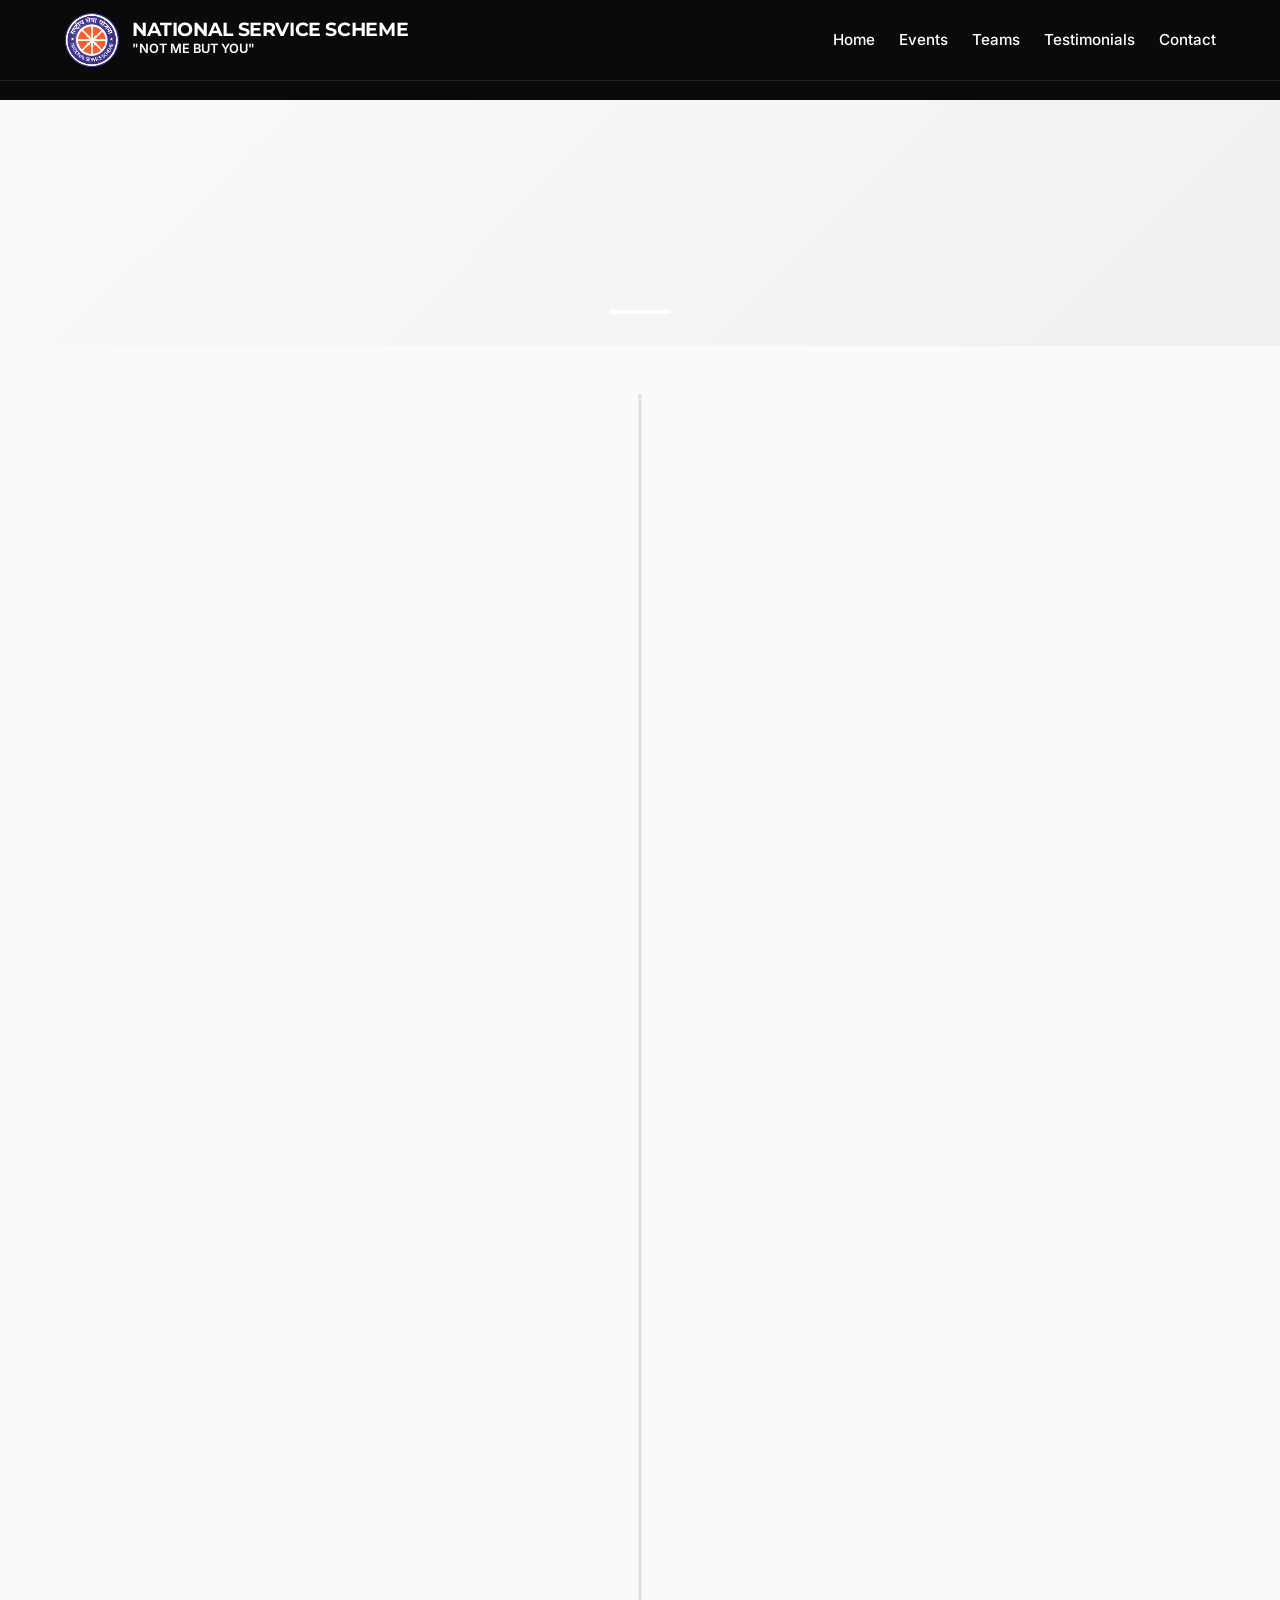
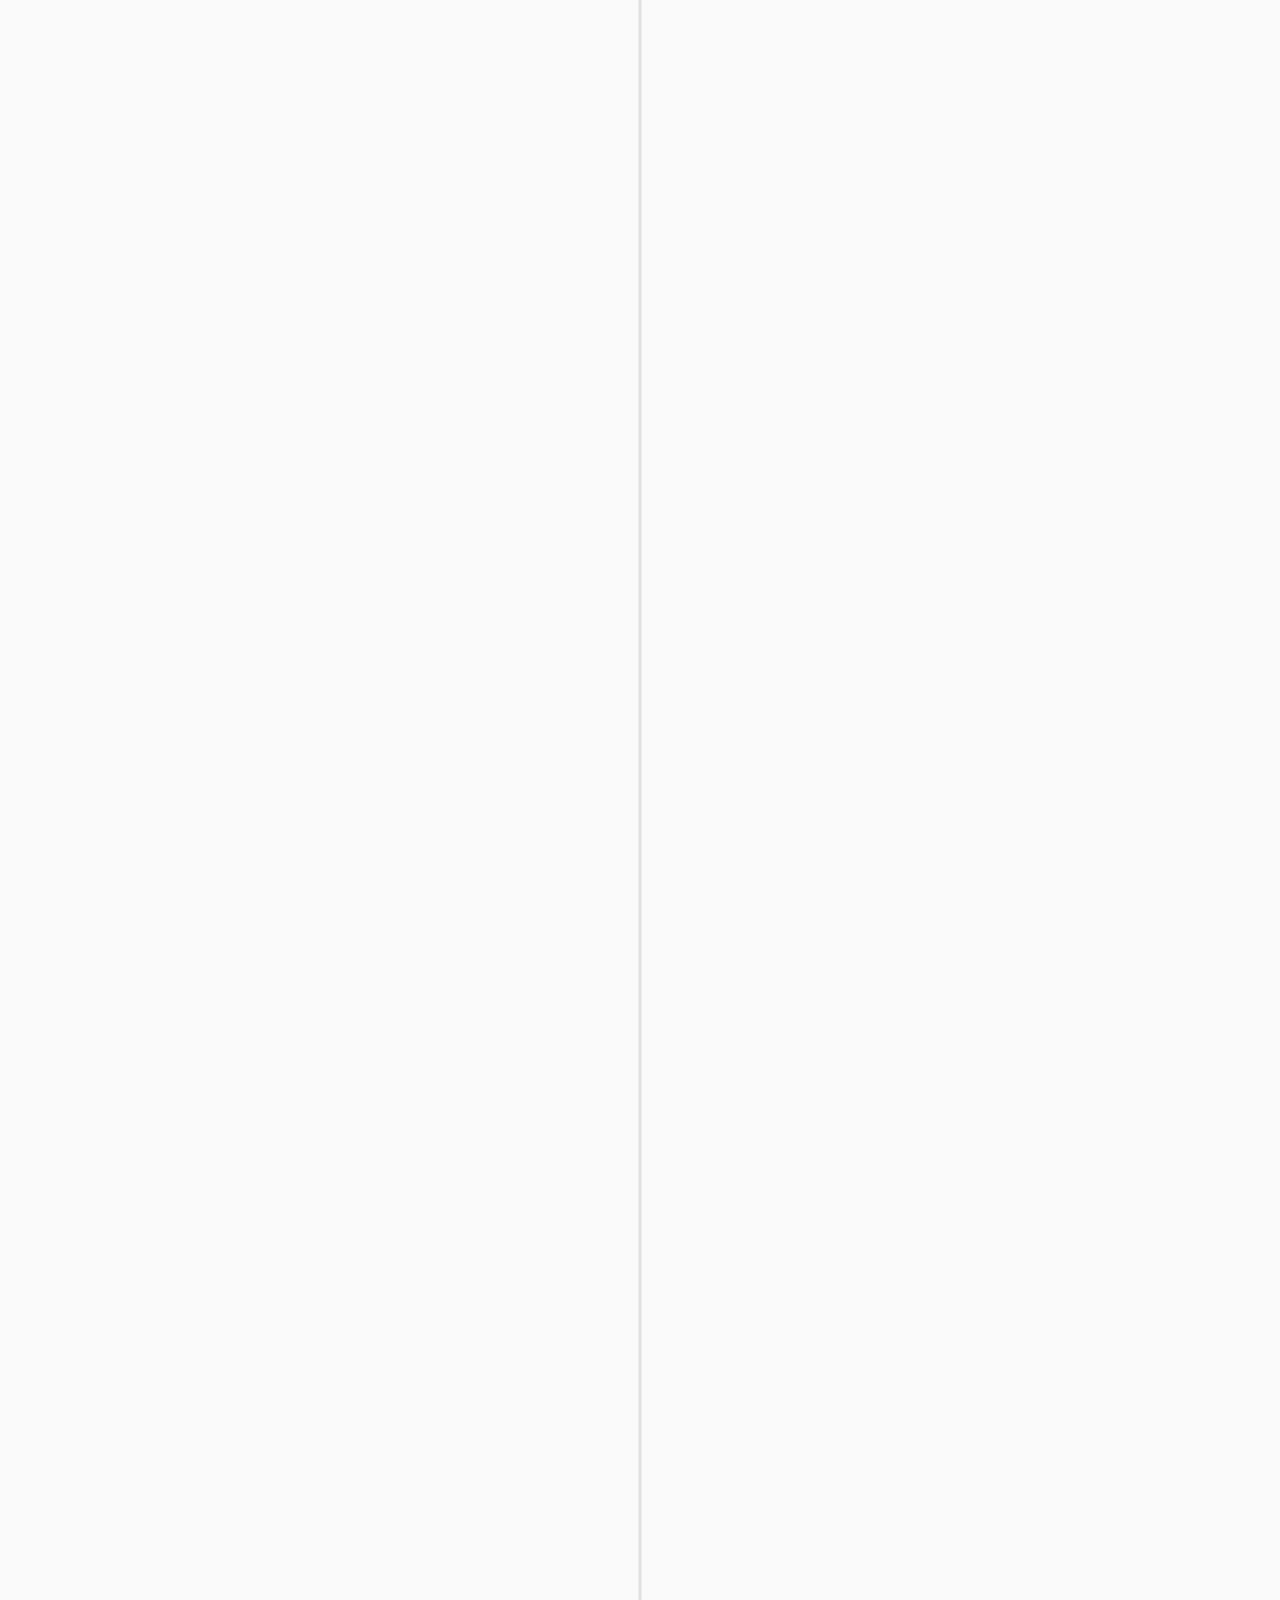
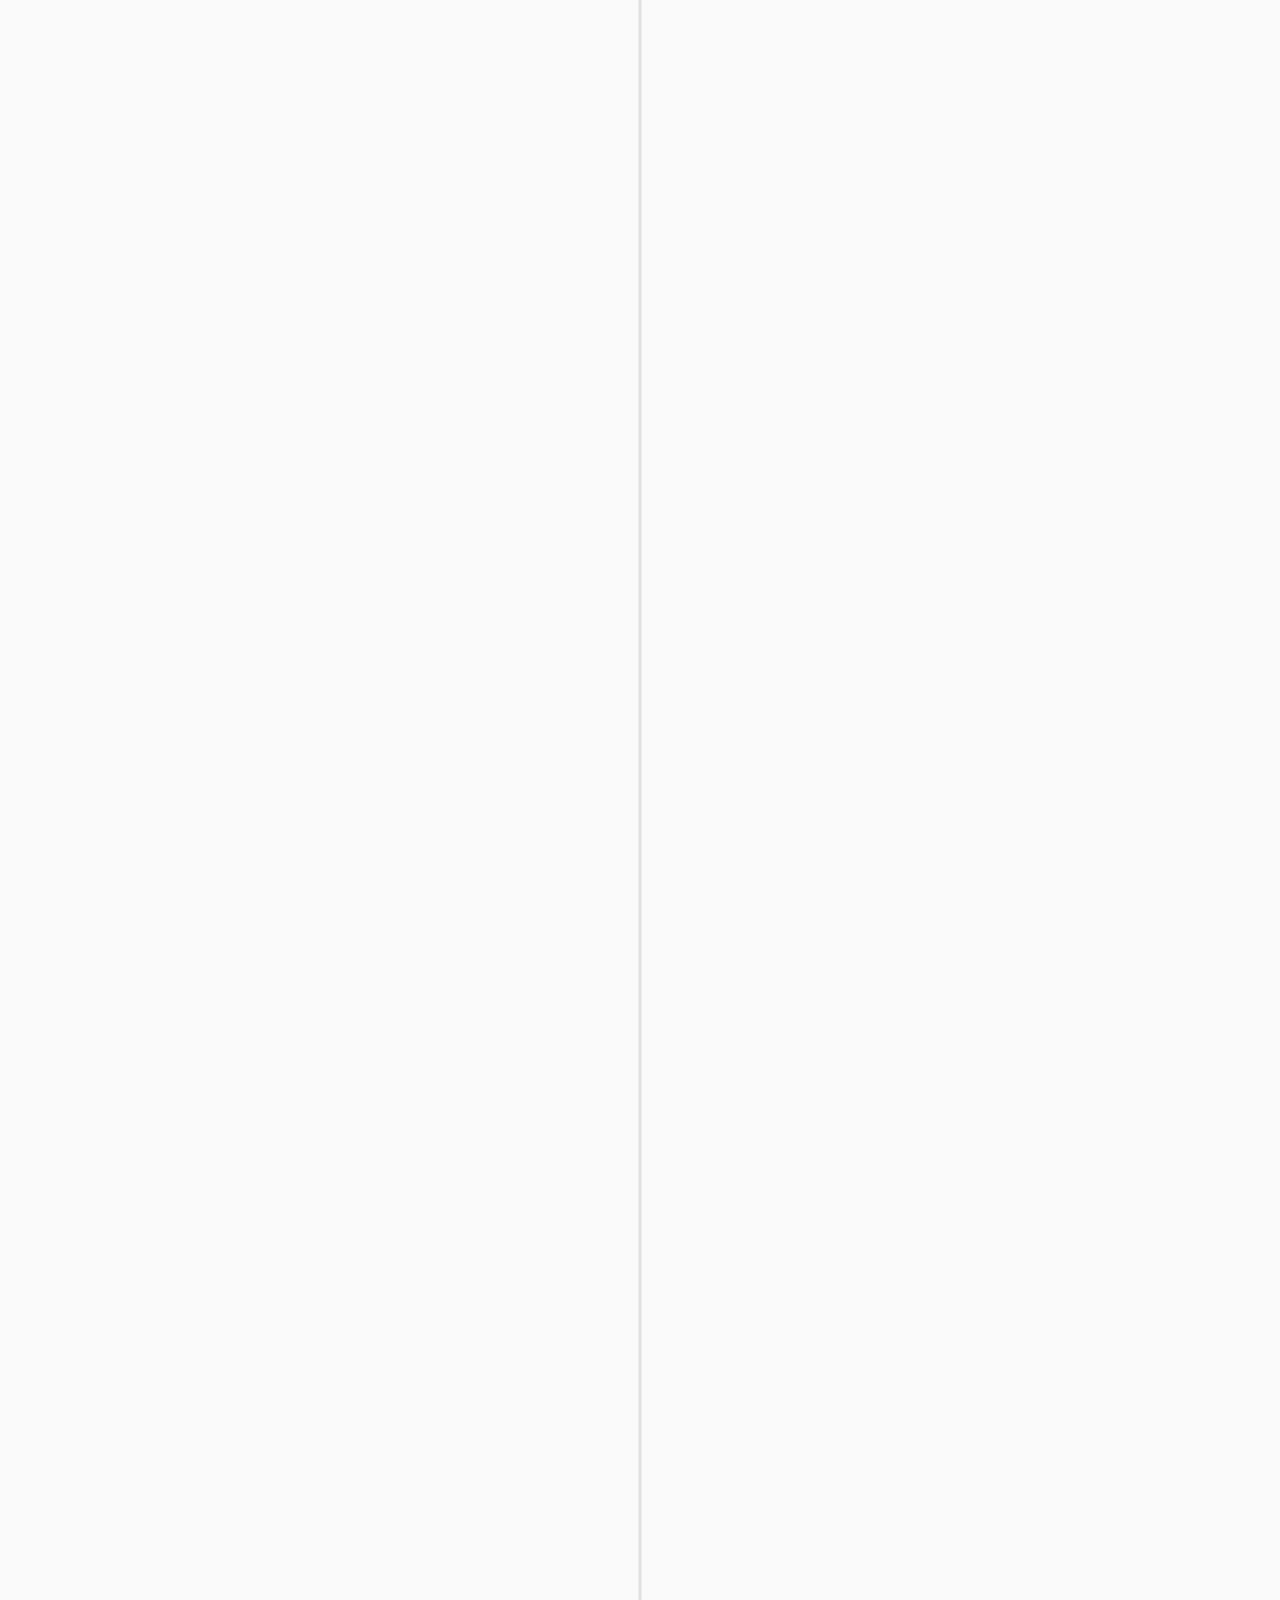
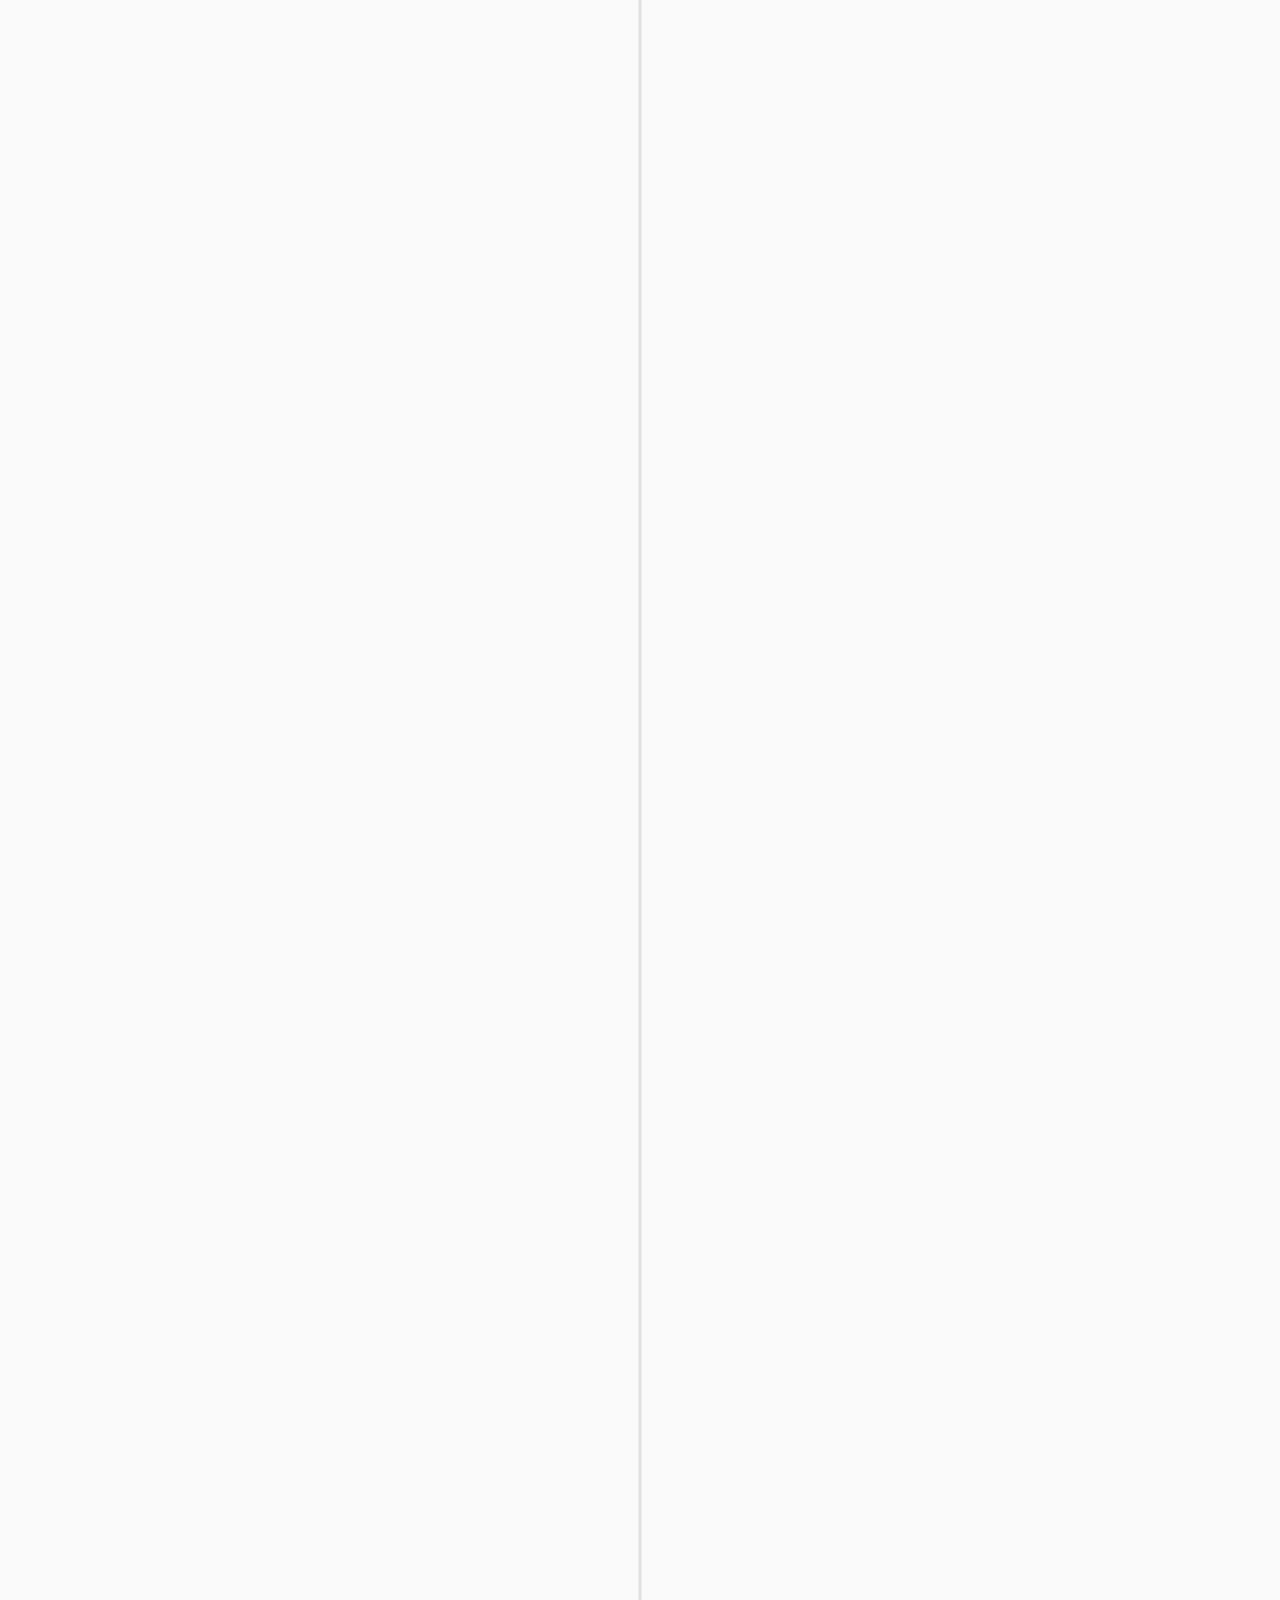
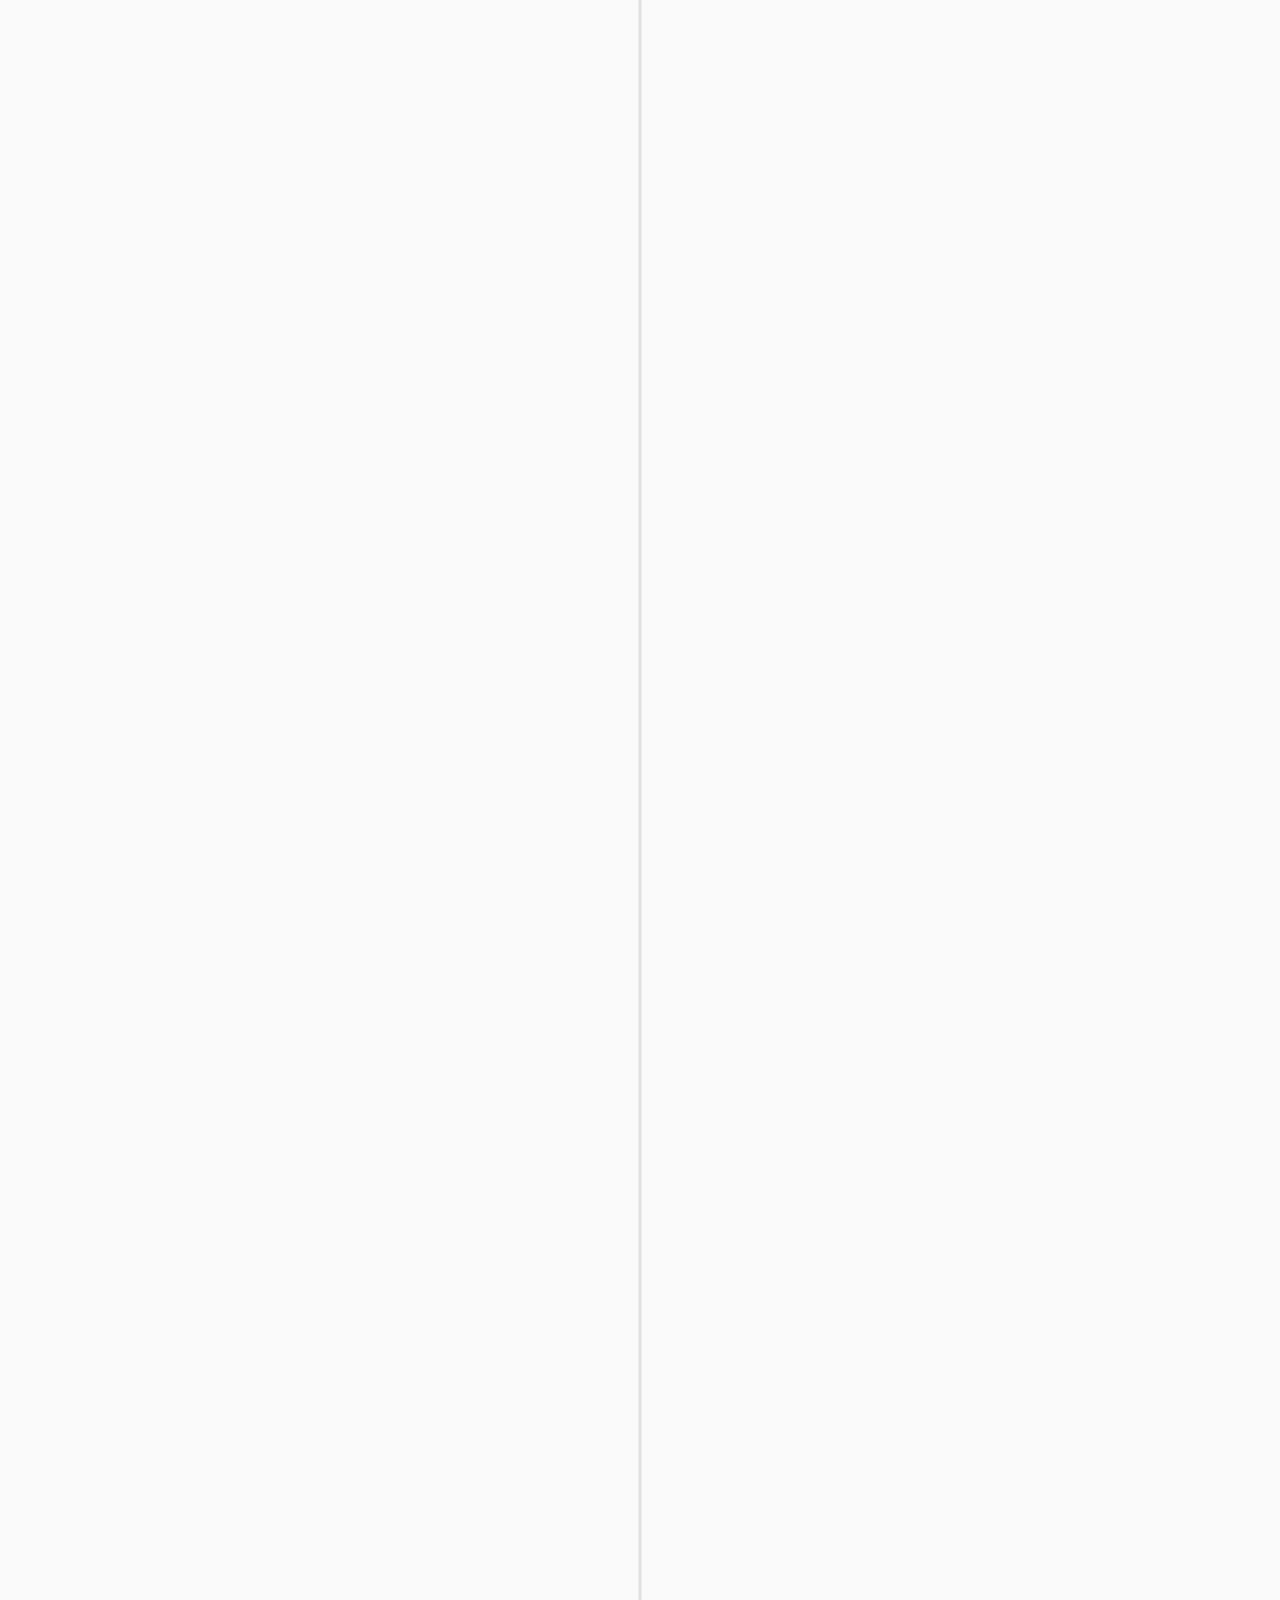
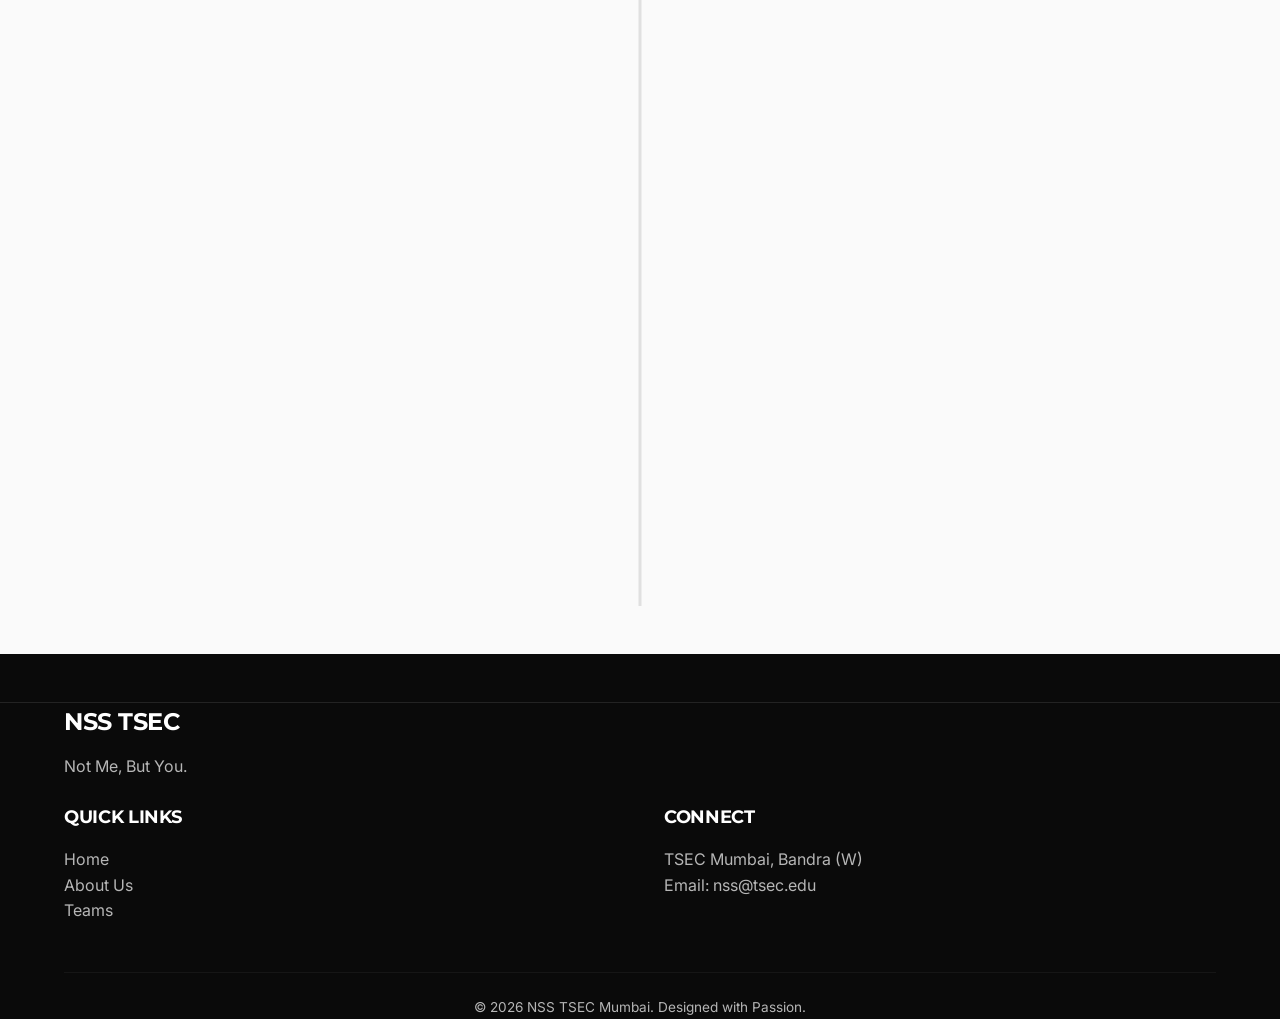
==== events.html @ 9b743cd0 "Initial commit: NSS Website with full documentation and section screenshots" ====
<!DOCTYPE html>
<html lang="en">
<head>
  <meta charset="UTF-8">
  <meta name="viewport" content="width=device-width, initial-scale=1.0">
  <title>Our Activities - NSS TSEC Mumbai</title>
  
  <!-- SEO Meta Tags -->
  <meta name="description" content="Explore the complete timeline of NSS TSEC Mumbai activities, events, and programmes - from rallies and drives to seminars and hackathons.">
  <meta name="keywords" content="NSS, TSEC Mumbai, Activities, Events, Timeline, Programmes, Social Service">
  
  <!-- Google Fonts -->
  <link rel="preconnect" href="https://fonts.googleapis.com">
  <link rel="preconnect" href="https://fonts.gstatic.com" crossorigin>
  <link href="https://fonts.googleapis.com/css2?family=Montserrat:wght@700;800&family=Inter:wght@400;500;600&family=Playfair+Display:ital,wght@0,700;1,700&family=Great+Vibes&display=swap" rel="stylesheet">
  
  <!-- CSS Stylesheet -->
  <link rel="stylesheet" href="style.css">
  <link rel="stylesheet" href="events-timeline.css">
  <link rel="stylesheet" href="preloader.css">
</head>
<body>
  <!-- Preloader & Offline Screen -->
  <script src="preloader.js"></script>

  <!-- Cinematic Navbar -->
  <header id="navbar" class="scrolled">
    <div class="container">
      <nav>
        <div class="brand">
          <img src="assets/nss_logo.png" alt="NSS Logo" id="nss-logo" class="logo" />
          <div class="brand-text">
            <h1>NATIONAL SERVICE SCHEME</h1>
            <span>"NOT ME BUT YOU"</span>
          </div>
        </div>
        <ul class="nav-links">
          <li><a href="index.html#home">Home</a></li>
          <li><a href="events.html" class="active">Events</a></li>
          <li><a href="teams.html">Teams</a></li>
          <li><a href="testimonials.html">Testimonials</a></li>
          <li><a href="#contact">Contact</a></li>
        </ul>
      </nav>
    </div>
  </header>

  <main style="padding-top: 100px;">

    <!-- Hero Banner -->
    <section class="timeline-hero">
      <div class="container">
        <h2 class="timeline-hero-title">Our Activities / Programmes</h2>
        <p class="timeline-hero-subtitle">A timeline of all NSS activities conducted at TSEC</p>
        <div class="divider" style="margin: 24px auto 0;"></div>
      </div>
    </section>
    
    <!-- Timeline Section -->
    <section id="timeline" class="timeline-section section-padding">
      <div class="container">

        <!-- The vertical timeline spine -->
        <div class="timeline-wrapper">
          <div class="timeline-line">
            <div class="timeline-line-fill" id="timeline-fill"></div>
          </div>

          <!-- 1 -->
          <article class="timeline-item timeline-right">
            <div class="timeline-dot"></div>
            <div class="timeline-date"><span>21 Feb 2026</span></div>
            <div class="timeline-card">
              <h3>Day 2 Hackspark's 2.0</h3>
              <p class="timeline-tag">Hackathon</p>
            </div>
          </article>

          <!-- 2 -->
          <article class="timeline-item timeline-left">
            <div class="timeline-dot"></div>
            <div class="timeline-date"><span>20 Feb 2026</span></div>
            <div class="timeline-card">
              <h3>Day 1 Hackspark's 2.0</h3>
              <p class="timeline-tag">Hackathon</p>
            </div>
          </article>

          <!-- 3 -->
          <article class="timeline-item timeline-right">
            <div class="timeline-dot"></div>
            <div class="timeline-date"><span>06 Feb 2026</span></div>
            <div class="timeline-card">
              <h3>Blood Donation Camp</h3>
              <p class="timeline-tag">Health Drive</p>
            </div>
          </article>

          <!-- 4 -->
          <article class="timeline-item timeline-left">
            <div class="timeline-dot"></div>
            <div class="timeline-date"><span>31 Jan 2026</span></div>
            <div class="timeline-card">
              <h3>AAROHAN</h3>
              <p class="timeline-tag">Cultural Event</p>
            </div>
          </article>

          <!-- 5 -->
          <article class="timeline-item timeline-right">
            <div class="timeline-dot"></div>
            <div class="timeline-date"><span>30 Jan 2026</span></div>
            <div class="timeline-card">
              <h3>AAROHAN</h3>
              <p class="timeline-tag">Cultural Event</p>
            </div>
          </article>

          <!-- 6 -->
          <article class="timeline-item timeline-left">
            <div class="timeline-dot"></div>
            <div class="timeline-date"><span>30 Jan 2026</span></div>
            <div class="timeline-card">
              <h3>Medical Checkup Camp</h3>
              <p class="timeline-tag">Health Drive</p>
            </div>
          </article>

          <!-- 7 -->
          <article class="timeline-item timeline-right">
            <div class="timeline-dot"></div>
            <div class="timeline-date"><span>29 Jan 2026</span></div>
            <div class="timeline-card">
              <h3>FE SSC Awareness Program</h3>
              <p class="timeline-tag">Awareness</p>
            </div>
          </article>

          <!-- 8 -->
          <article class="timeline-item timeline-left">
            <div class="timeline-dot"></div>
            <div class="timeline-date"><span>29 Jan 2026</span></div>
            <div class="timeline-card">
              <h3>AAROHAN</h3>
              <p class="timeline-tag">Cultural Event</p>
            </div>
          </article>

          <!-- 9 -->
          <article class="timeline-item timeline-right">
            <div class="timeline-dot"></div>
            <div class="timeline-date"><span>28 Jan 2026</span></div>
            <div class="timeline-card">
              <h3>TPC Guide on Future Seminar</h3>
              <p class="timeline-tag">Seminar</p>
            </div>
          </article>

          <!-- 10-14: Aventura -->
          <article class="timeline-item timeline-left">
            <div class="timeline-dot"></div>
            <div class="timeline-date"><span>17 Jan 2026</span></div>
            <div class="timeline-card">
              <h3>Aventura</h3>
              <p class="timeline-tag">Event Series</p>
            </div>
          </article>

          <article class="timeline-item timeline-right">
            <div class="timeline-dot"></div>
            <div class="timeline-date"><span>15 Jan 2026</span></div>
            <div class="timeline-card">
              <h3>Aventura</h3>
              <p class="timeline-tag">Event Series</p>
            </div>
          </article>

          <article class="timeline-item timeline-left">
            <div class="timeline-dot"></div>
            <div class="timeline-date"><span>14 Jan 2026</span></div>
            <div class="timeline-card">
              <h3>Aventura</h3>
              <p class="timeline-tag">Event Series</p>
            </div>
          </article>

          <article class="timeline-item timeline-right">
            <div class="timeline-dot"></div>
            <div class="timeline-date"><span>13 Jan 2026</span></div>
            <div class="timeline-card">
              <h3>Aventura</h3>
              <p class="timeline-tag">Event Series</p>
            </div>
          </article>

          <article class="timeline-item timeline-left">
            <div class="timeline-dot"></div>
            <div class="timeline-date"><span>12 Jan 2026</span></div>
            <div class="timeline-card">
              <h3>Aventura</h3>
              <p class="timeline-tag">Event Series</p>
            </div>
          </article>

          <!-- 15 -->
          <article class="timeline-item timeline-right">
            <div class="timeline-dot"></div>
            <div class="timeline-date"><span>07 Jan 2026</span></div>
            <div class="timeline-card">
              <h3>Women Health Awareness</h3>
              <p class="timeline-tag">Awareness</p>
            </div>
          </article>

          <!-- 16 -->
          <article class="timeline-item timeline-left">
            <div class="timeline-dot"></div>
            <div class="timeline-date"><span>05 Jan 2026</span></div>
            <div class="timeline-card">
              <h3>Voting Awareness</h3>
              <p class="timeline-tag">Awareness</p>
            </div>
          </article>

          <!-- 17 -->
          <article class="timeline-item timeline-right">
            <div class="timeline-dot"></div>
            <div class="timeline-date"><span>22 Dec 2025</span></div>
            <div class="timeline-card">
              <h3>Youth Mental Health &amp; Suicide Prevention Awareness</h3>
              <p class="timeline-tag">Awareness</p>
            </div>
          </article>

          <!-- 18 -->
          <article class="timeline-item timeline-left">
            <div class="timeline-dot"></div>
            <div class="timeline-date"><span>19 Dec 2025</span></div>
            <div class="timeline-card">
              <h3>Awareness On Street Dogs</h3>
              <p class="timeline-tag">Awareness</p>
            </div>
          </article>

          <!-- 19 -->
          <article class="timeline-item timeline-right">
            <div class="timeline-dot"></div>
            <div class="timeline-date"><span>19 Nov 2025</span></div>
            <div class="timeline-card">
              <h3>Reforming the Justice System</h3>
              <p class="timeline-tag">Seminar</p>
            </div>
          </article>

          <!-- 20 -->
          <article class="timeline-item timeline-left">
            <div class="timeline-dot"></div>
            <div class="timeline-date"><span>07 Nov 2025</span></div>
            <div class="timeline-card">
              <h3>150 Years Grand Vande Mataram Singing</h3>
              <p class="timeline-tag">Patriotic Event</p>
            </div>
          </article>

          <!-- 21 -->
          <article class="timeline-item timeline-right">
            <div class="timeline-dot"></div>
            <div class="timeline-date"><span>30 Oct 2025</span></div>
            <div class="timeline-card">
              <h3>Pledge on National Unity Day</h3>
              <p class="timeline-tag">Patriotic Event</p>
            </div>
          </article>

          <!-- 22 -->
          <article class="timeline-item timeline-left">
            <div class="timeline-dot"></div>
            <div class="timeline-date"><span>17 Oct 2025</span></div>
            <div class="timeline-card">
              <h3>Prarambh Sports Day</h3>
              <p class="timeline-tag">Sports</p>
            </div>
          </article>

          <!-- 23 -->
          <article class="timeline-item timeline-right">
            <div class="timeline-dot"></div>
            <div class="timeline-date"><span>03 Oct 2025</span></div>
            <div class="timeline-card">
              <h3>Tree Plantation Drive</h3>
              <p class="timeline-tag">Environment</p>
            </div>
          </article>

          <!-- 24-25 -->
          <article class="timeline-item timeline-left">
            <div class="timeline-dot"></div>
            <div class="timeline-date"><span>28 Sep 2025</span></div>
            <div class="timeline-card">
              <h3>Rally on Swachha Bharat</h3>
              <p class="timeline-tag">Rally</p>
            </div>
          </article>

          <article class="timeline-item timeline-right">
            <div class="timeline-dot"></div>
            <div class="timeline-date"><span>27 Sep 2025</span></div>
            <div class="timeline-card">
              <h3>Rally on Swachha Bharat</h3>
              <p class="timeline-tag">Rally</p>
            </div>
          </article>

          <!-- 26 -->
          <article class="timeline-item timeline-left">
            <div class="timeline-dot"></div>
            <div class="timeline-date"><span>26 Sep 2025</span></div>
            <div class="timeline-card">
              <h3>Smart India Hackathon</h3>
              <p class="timeline-tag">Hackathon</p>
            </div>
          </article>

          <!-- 27 -->
          <article class="timeline-item timeline-right">
            <div class="timeline-dot"></div>
            <div class="timeline-date"><span>25 Sep 2025</span></div>
            <div class="timeline-card">
              <h3>Oath Ceremony</h3>
              <p class="timeline-tag">Ceremony</p>
            </div>
          </article>

          <!-- 28 -->
          <article class="timeline-item timeline-left">
            <div class="timeline-dot"></div>
            <div class="timeline-date"><span>24 Sep 2025</span></div>
            <div class="timeline-card">
              <h3>NSS Day</h3>
              <p class="timeline-tag">Celebration</p>
            </div>
          </article>

          <!-- 29-31 -->
          <article class="timeline-item timeline-right">
            <div class="timeline-dot"></div>
            <div class="timeline-date"><span>21 Sep 2025</span></div>
            <div class="timeline-card">
              <h3>Rally on Women Empowerment</h3>
              <p class="timeline-tag">Rally</p>
            </div>
          </article>

          <article class="timeline-item timeline-left">
            <div class="timeline-dot"></div>
            <div class="timeline-date"><span>20 Sep 2025</span></div>
            <div class="timeline-card">
              <h3>Beach Cleaning Drive</h3>
              <p class="timeline-tag">Environment</p>
            </div>
          </article>

          <article class="timeline-item timeline-right">
            <div class="timeline-dot"></div>
            <div class="timeline-date"><span>20 Sep 2025</span></div>
            <div class="timeline-card">
              <h3>Rally on Women Empowerment</h3>
              <p class="timeline-tag">Rally</p>
            </div>
          </article>

          <!-- 32 -->
          <article class="timeline-item timeline-left">
            <div class="timeline-dot"></div>
            <div class="timeline-date"><span>16 Sep 2025</span></div>
            <div class="timeline-card">
              <h3>FE Orientation</h3>
              <p class="timeline-tag">Orientation</p>
            </div>
          </article>

          <!-- 33-34 -->
          <article class="timeline-item timeline-right">
            <div class="timeline-dot"></div>
            <div class="timeline-date"><span>14 Sep 2025</span></div>
            <div class="timeline-card">
              <h3>Rally on Peace and Anti-Violence</h3>
              <p class="timeline-tag">Rally</p>
            </div>
          </article>

          <article class="timeline-item timeline-left">
            <div class="timeline-dot"></div>
            <div class="timeline-date"><span>13 Sep 2025</span></div>
            <div class="timeline-card">
              <h3>Rally on Peace and Anti-Violence</h3>
              <p class="timeline-tag">Rally</p>
            </div>
          </article>

          <!-- 35 -->
          <article class="timeline-item timeline-right">
            <div class="timeline-dot"></div>
            <div class="timeline-date"><span>05 Sep 2025</span></div>
            <div class="timeline-card">
              <h3>Teachers Day</h3>
              <p class="timeline-tag">Celebration</p>
            </div>
          </article>

          <!-- 36 -->
          <article class="timeline-item timeline-left">
            <div class="timeline-dot"></div>
            <div class="timeline-date"><span>02 Sep 2025</span></div>
            <div class="timeline-card">
              <h3>Ganpati Visarjan 7 Day</h3>
              <p class="timeline-tag">Cultural Event</p>
            </div>
          </article>

          <!-- 37-38 -->
          <article class="timeline-item timeline-right">
            <div class="timeline-dot"></div>
            <div class="timeline-date"><span>31 Aug 2025</span></div>
            <div class="timeline-card">
              <h3>Rally on Cancer Awareness</h3>
              <p class="timeline-tag">Awareness</p>
            </div>
          </article>

          <article class="timeline-item timeline-left">
            <div class="timeline-dot"></div>
            <div class="timeline-date"><span>31 Aug 2025</span></div>
            <div class="timeline-card">
              <h3>Ganpati Visarjan 5 Day</h3>
              <p class="timeline-tag">Cultural Event</p>
            </div>
          </article>

          <!-- 39 -->
          <article class="timeline-item timeline-right">
            <div class="timeline-dot"></div>
            <div class="timeline-date"><span>30 Aug 2025</span></div>
            <div class="timeline-card">
              <h3>Rally on Cancer Awareness</h3>
              <p class="timeline-tag">Awareness</p>
            </div>
          </article>

          <!-- 40 -->
          <article class="timeline-item timeline-left">
            <div class="timeline-dot"></div>
            <div class="timeline-date"><span>25 Aug 2025</span></div>
            <div class="timeline-card">
              <h3>Seminar on Communication Skills</h3>
              <p class="timeline-tag">Seminar</p>
            </div>
          </article>

          <!-- 41-42 -->
          <article class="timeline-item timeline-right">
            <div class="timeline-dot"></div>
            <div class="timeline-date"><span>24 Aug 2025</span></div>
            <div class="timeline-card">
              <h3>Rally on Drugs and Anti-Alcohol</h3>
              <p class="timeline-tag">Rally</p>
            </div>
          </article>

          <article class="timeline-item timeline-left">
            <div class="timeline-dot"></div>
            <div class="timeline-date"><span>23 Aug 2025</span></div>
            <div class="timeline-card">
              <h3>Rally on Drugs and Anti-Alcohol</h3>
              <p class="timeline-tag">Rally</p>
            </div>
          </article>

          <!-- 43-45 -->
          <article class="timeline-item timeline-right">
            <div class="timeline-dot"></div>
            <div class="timeline-date"><span>15 Aug 2025</span></div>
            <div class="timeline-card">
              <h3>Antiplastic Campaign</h3>
              <p class="timeline-tag">Environment</p>
            </div>
          </article>

          <article class="timeline-item timeline-left">
            <div class="timeline-dot"></div>
            <div class="timeline-date"><span>15 Aug 2025</span></div>
            <div class="timeline-card">
              <h3>Patriotic Rally</h3>
              <p class="timeline-tag">Patriotic Event</p>
            </div>
          </article>

          <article class="timeline-item timeline-right">
            <div class="timeline-dot"></div>
            <div class="timeline-date"><span>15 Aug 2025</span></div>
            <div class="timeline-card">
              <h3>Flag Hoisting</h3>
              <p class="timeline-tag">Patriotic Event</p>
            </div>
          </article>

          <!-- 46-47 -->
          <article class="timeline-item timeline-left">
            <div class="timeline-dot"></div>
            <div class="timeline-date"><span>10 Aug 2025</span></div>
            <div class="timeline-card">
              <h3>Rally on Dengue and Malaria Awareness</h3>
              <p class="timeline-tag">Awareness</p>
            </div>
          </article>

          <article class="timeline-item timeline-right">
            <div class="timeline-dot"></div>
            <div class="timeline-date"><span>09 Aug 2025</span></div>
            <div class="timeline-card">
              <h3>Rally on Dengue and Malaria Awareness</h3>
              <p class="timeline-tag">Awareness</p>
            </div>
          </article>

          <!-- 48-49 -->
          <article class="timeline-item timeline-left">
            <div class="timeline-dot"></div>
            <div class="timeline-date"><span>03 Aug 2025</span></div>
            <div class="timeline-card">
              <h3>Rally on Road Safety</h3>
              <p class="timeline-tag">Rally</p>
            </div>
          </article>

          <article class="timeline-item timeline-right">
            <div class="timeline-dot"></div>
            <div class="timeline-date"><span>02 Aug 2025</span></div>
            <div class="timeline-card">
              <h3>Rally on Road Safety</h3>
              <p class="timeline-tag">Rally</p>
            </div>
          </article>

          <!-- 50 -->
          <article class="timeline-item timeline-left">
            <div class="timeline-dot"></div>
            <div class="timeline-date"><span>29 Jul 2025</span></div>
            <div class="timeline-card">
              <h3>Seminar on Preparing Engineers for Industry Expectations</h3>
              <p class="timeline-tag">Seminar</p>
            </div>
          </article>

          <!-- 51-52 -->
          <article class="timeline-item timeline-right">
            <div class="timeline-dot"></div>
            <div class="timeline-date"><span>27 Jul 2025</span></div>
            <div class="timeline-card">
              <h3>Rally on Save Fuel Campaign</h3>
              <p class="timeline-tag">Rally</p>
            </div>
          </article>

          <article class="timeline-item timeline-left">
            <div class="timeline-dot"></div>
            <div class="timeline-date"><span>26 Jul 2025</span></div>
            <div class="timeline-card">
              <h3>Rally on Save Fuel Campaign</h3>
              <p class="timeline-tag">Rally</p>
            </div>
          </article>

          <!-- 53 -->
          <article class="timeline-item timeline-right">
            <div class="timeline-dot"></div>
            <div class="timeline-date"><span>21 Jul 2025</span></div>
            <div class="timeline-card">
              <h3>Seminar on NPTEL</h3>
              <p class="timeline-tag">Seminar</p>
            </div>
          </article>

          <!-- 54-55 -->
          <article class="timeline-item timeline-left">
            <div class="timeline-dot"></div>
            <div class="timeline-date"><span>20 Jul 2025</span></div>
            <div class="timeline-card">
              <h3>Rally on Save Water</h3>
              <p class="timeline-tag">Rally</p>
            </div>
          </article>

          <article class="timeline-item timeline-right">
            <div class="timeline-dot"></div>
            <div class="timeline-date"><span>19 Jul 2025</span></div>
            <div class="timeline-card">
              <h3>Rally on Save Water</h3>
              <p class="timeline-tag">Rally</p>
            </div>
          </article>

          <!-- 56-57 -->
          <article class="timeline-item timeline-left">
            <div class="timeline-dot"></div>
            <div class="timeline-date"><span>11 Jul 2025</span></div>
            <div class="timeline-card">
              <h3>CPR Training</h3>
              <p class="timeline-tag">Health Drive</p>
            </div>
          </article>

          <article class="timeline-item timeline-right">
            <div class="timeline-dot"></div>
            <div class="timeline-date"><span>11 Jul 2025</span></div>
            <div class="timeline-card">
              <h3>Health Checkup Camp</h3>
              <p class="timeline-tag">Health Drive</p>
            </div>
          </article>

        </div><!-- /.timeline-wrapper -->
      </div>
    </section>

    <!-- Contact & Footer -->
    <footer id="contact" class="footer">
      <div class="container">
        <div class="footer-grid">
          <div class="footer-brand">
            <h2>NSS TSEC</h2>
            <p>Not Me, But You.</p>
          </div>
          <div class="footer-links">
            <h3>Quick Links</h3>
            <ul>
              <li><a href="index.html#home">Home</a></li>
              <li><a href="index.html#about">About Us</a></li>
              <li><a href="teams.html">Teams</a></li>
            </ul>
          </div>
          <div class="footer-contact">
            <h3>Connect</h3>
            <p>TSEC Mumbai, Bandra (W)</p>
            <p>Email: nss@tsec.edu</p>
          </div>
        </div>
        <div class="footer-bottom">
          <p>&copy; 2026 NSS TSEC Mumbai. Designed with Passion.</p>
        </div>
      </div>
    </footer>
    
    <!-- Image Lightbox Modal -->
    <div class="lightbox-overlay" id="lightbox" role="dialog" aria-modal="true" aria-label="Event Image">
      <button class="lightbox-close" id="lightbox-close" aria-label="Close image">&times;</button>
      <div class="lightbox-content">
        <img src="" alt="Event photo" id="lightbox-img" />
      </div>
    </div>
    
  </main>

  <!-- Scripts -->
  <script src="https://cdnjs.cloudflare.com/ajax/libs/gsap/3.12.2/gsap.min.js"></script>
  <script src="https://cdnjs.cloudflare.com/ajax/libs/gsap/3.12.2/ScrollTrigger.min.js"></script>
  <script src="https://cdnjs.cloudflare.com/ajax/libs/gsap/3.12.2/ScrollToPlugin.min.js"></script>
  <script src="script.js"></script>
  <script src="events-timeline.js"></script>
</body>
</html>
---- style.css ----
/* 
  NSS TSEC Mumbai - Design System 
  Author: Antigravity UI/UX 
*/

:root {
  /* Brand Colors */
  --nss-red: #ffffff;
  --nss-white: #FFFFFF;
  --bg-dark: #0a0a0a;
  --bg-card: rgba(255, 255, 255, 0.05);

  /* Text Colors */
  --text-primary: #FFFFFF;
  --text-secondary: rgba(255, 255, 255, 0.7);
  --text-muted: rgba(255, 255, 255, 0.5);

  /* Spacing (8px Grid System) */
  --s-1: 8px;
  --s-2: 12px;
  --s-3: 16px;
  --s-4: 24px;
  --s-8: 48px;
  --s-12: 72px;

  /* Typography */
  --font-heading: 'Montserrat', sans-serif;
  --font-body: 'Inter', sans-serif;

  /* Utilities */
  --radius-sm: 8px;
  --radius-md: 16px;
  --radius-lg: 24px;
  --glass: blur(10px);
  --transition-smooth: all 0.4s cubic-bezier(0.23, 1, 0.32, 1);
}

/* Reset & Base */
* {
  margin: 0;
  padding: 0;
  box-sizing: border-box;
}

html {
  /* scroll-behavior: smooth; */
  scroll-padding-top: 80px;
}

body {
  background-color: var(--bg-dark);
  color: var(--text-primary);
  font-family: var(--font-body);
  line-height: 1.6;
  overflow-x: hidden;
  -webkit-font-smoothing: antialiased;
}

h1,
h2,
h3,
h4 {
  font-family: var(--font-heading);
  font-weight: 700;
  text-transform: uppercase;
  letter-spacing: -0.02em;
}

/* Scrollbar Style */
::-webkit-scrollbar {
  width: 8px;
}

::-webkit-scrollbar-track {
  background: var(--bg-dark);
}

::-webkit-scrollbar-thumb {
  background: var(--nss-red);
  border-radius: 4px;
}

/* Global Layout Utilities */
.container {
  max-width: 1200px;
  margin: 0 auto;
  padding: 0 var(--s-4);
}

.section-padding {
  padding: var(--s-8) 0; /* Reduced to s-8 (48px) for better connectivity */
}

/* Cinematic Navbar */
header {
  position: fixed;
  top: 0;
  left: 0;
  width: 100%;
  z-index: 1000;
  padding: var(--s-3) 0;
  transition: var(--transition-smooth);
}

header.scrolled {
  background: rgba(10, 10, 10, 0.8);
  backdrop-filter: var(--glass);
  padding: var(--s-2) 0;
  border-bottom: 1px solid rgba(255, 255, 255, 0.1);
}

nav {
  display: flex;
  justify-content: space-between;
  align-items: center;
}

.brand {
  display: flex;
  align-items: center;
  gap: var(--s-2);
}

.logo {
  height: 56px;
  width: auto;
  /* Screen blend mode removes black backgrounds completely on dark/cinematic backdrops */
  mix-blend-mode: screen;
  filter: brightness(1.2) contrast(1.1);
  /* Clip-path ensures no square corners or black borders are visible */
  clip-path: circle(50%);
  transition: transform 0.3s ease;
}

.logo:hover {
  transform: scale(1.08);
}

.brand-text {
  display: flex;
  flex-direction: column;
}

.brand-text h1 {
  font-size: 1.2rem;
  line-height: 1;
}

.brand-text span {
  font-size: 0.8rem;
  color: var(--nss-red);
  font-weight: 600;
}

.nav-links {
  display: flex;
  gap: var(--s-4);
  list-style: none;
}

.nav-links a {
  text-decoration: none;
  color: var(--text-primary);
  font-weight: 500;
  font-size: 0.95rem;
  transition: var(--transition-smooth);
  position: relative;
}

.nav-links a::after {
  content: '';
  position: absolute;
  bottom: -4px;
  left: 0;
  width: 0;
  height: 2px;
  background-color: var(--nss-red);
  transition: var(--transition-smooth);
}

.nav-links a:hover {
  color: var(--nss-red);
}

.nav-links a:hover::after {
  width: 100%;
}

/* Who We Are Section - Premium 2-Column Layout */
.who-we-are-section {
  background: #FFFFFF;
  overflow: hidden;
}

.who-we-are-grid {
  display: grid;
  grid-template-columns: 1fr 1.2fr;
  gap: var(--s-8);
  align-items: center;
}

@media (max-width: 992px) {
  .who-we-are-grid {
    grid-template-columns: 1fr;
    text-align: center;
  }
}

/* Logo Column & Shine Effect */
.who-we-are-logo-col {
  display: flex;
  justify-content: center;
  align-items: center;
}

.logo-wrapper {
  position: relative;
  width: min(400px, 80vw);
  height: min(400px, 80vw);
  border-radius: 50%;
  overflow: hidden;
  box-shadow: 0 20px 40px rgba(0, 0, 0, 0.1);
  background: #fff;
  /* Backdrop for logo */
}

.nss-logo-large {
  width: 100%;
  height: 100%;
  object-fit: cover;
  display: block;
}

/* Glass Shine Animation */
.logo-wrapper::after {
  content: "";
  position: absolute;
  top: -50%;
  left: -150%;
  width: 100%;
  height: 200%;
  background: linear-gradient(to right,
      rgba(255, 255, 255, 0) 0%,
      rgba(255, 255, 255, 0.3) 50%,
      rgba(255, 255, 255, 0) 100%);
  transform: rotate(30deg);
  animation: shine 5s infinite;
}

@keyframes shine {
  0% {
    left: -150%;
  }

  20% {
    left: 150%;
  }

  100% {
    left: 150%;
  }
}

/* Who We Are Content Column */
.who-we-are-content-col {
  text-align: left;
}

@media (max-width: 992px) {
  .who-we-are-content-col {
    text-align: center;
  }
}

.who-we-are-title {
  font-size: clamp(2.2rem, 5vw, 3.5rem);
  font-weight: 800;
  letter-spacing: 2px;
  color: #1a1a1a;
  margin-bottom: var(--s-3); /* Reduced from s-4 */
  display: block;
}

.who-we-are-title .letter {
  display: inline-block;
  opacity: 0;
  transform: translateY(20px);
}

.who-we-are-content {
  max-width: 100%;
}

.who-we-are-text {
  font-family: 'Poppins', sans-serif;
  font-size: 15px; /* Elegant, modern size as requested */
  line-height: 1.75;
  color: #555; /* Refined charcoal for less "heavy" feel */
  max-width: 720px; /* Optimized line length for readability */
  margin-bottom: 24px; /* Distinct paragraph spacing */
  letter-spacing: 0.01em;
  opacity: 0;
  transform: translateY(30px);
  font-weight: 400;
}

.who-we-are-text:last-child {
  margin-bottom: 0;
}

/* Our Objectives Section */
.objectives-section {
  background: white;
  /* Contrast with the subtle cream of the previous section */
  text-align: center;
}

.objectives-header {
  max-width: 900px;
  margin: 0 auto var(--s-8); /* Reduced from s-12 (now 48px) */
}

.objectives-title {
  font-size: clamp(2.2rem, 5vw, 3.5rem);
  font-weight: 800;
  letter-spacing: 2px;
  color: #1a1a1a;
  margin-bottom: var(--s-3); /* Reduced from s-4 */
  display: block;
}

.objectives-title .letter {
  display: inline-block;
  opacity: 0;
  transform: translateY(20px);
}

.objectives-text {
  font-family: 'Poppins', sans-serif;
  font-size: 15px;
  line-height: 1.75;
  color: #555;
  max-width: 800px;
  margin: 0 auto 32px; /* Centered alignment for subtitle */
  letter-spacing: 0.01em;
  opacity: 0;
  transform: translateY(30px);
  font-weight: 400;
}

/* Objectives Grid & Cards */
.objectives-grid {
  display: grid;
  grid-template-columns: repeat(4, 1fr);
  gap: var(--s-4);
}

@media (max-width: 1200px) {
  .objectives-grid {
    grid-template-columns: repeat(2, 1fr);
  }
}

@media (max-width: 600px) {
  .objectives-grid {
    grid-template-columns: 1fr;
  }
}

.objective-card {
  position: relative;
  border-radius: var(--radius-md);
  overflow: hidden;
  aspect-ratio: 4/5;
  cursor: pointer;
  opacity: 0;
  /* for GSAP */
  transform: translateY(40px);
}

.card-img-container {
  width: 100%;
  height: 100%;
  position: relative;
  overflow: hidden;
}

.card-img-container img {
  width: 100%;
  height: 100%;
  object-fit: cover;
  transition: transform 0.6s cubic-bezier(0.23, 1, 0.32, 1);
  display: block;
}

/* Slide-Up Overlay */
.card-slide-overlay {
  position: absolute;
  bottom: 0;
  left: 0;
  width: 100%;
  padding: var(--s-4) var(--s-3);
  background: linear-gradient(to top,
      rgba(0, 0, 0, 0.92) 0%,
      rgba(0, 0, 0, 0.7) 60%,
      transparent 100%);
  transform: translateY(100%);
  transition: transform 0.5s cubic-bezier(0.23, 1, 0.32, 1);
  display: flex;
  flex-direction: column;
  gap: var(--s-1);
}

.card-title-hover {
  font-family: 'Playfair Display', serif;
  font-style: italic;
  font-size: 1.35rem;
  font-weight: 700;
  color: #ffffff;
  margin: 0;
  line-height: 1.3;
}

.card-desc {
  font-family: 'Inter', sans-serif;
  font-size: 0.9rem;
  font-weight: 400;
  color: rgba(255, 255, 255, 0.85);
  line-height: 1.5;
  margin: 0;
  opacity: 0;
  transform: translateY(8px);
  transition: opacity 0.4s ease 0.15s, transform 0.4s ease 0.15s;
}

/* Hover State */
.objective-card:hover .card-img-container img {
  transform: scale(1.08);
}

.objective-card:hover .card-slide-overlay {
  transform: translateY(0);
}

.objective-card:hover .card-desc {
  opacity: 1;
  transform: translateY(0);
}

/* Our Events Section */
.events-section {
  background: #FFFFFF;
  text-align: center;
}

.events-header {
  max-width: 900px;
  margin: 0 auto var(--s-12);
}

.events-title {
  font-size: clamp(2.2rem, 5vw, 3.5rem);
  font-weight: 800;
  letter-spacing: 2px;
  color: #1a1a1a;
  margin-bottom: var(--s-3); /* Reduced from s-4 */
  display: block;
}

.events-title .letter {
  display: inline-block;
  opacity: 0;
  transform: translateY(20px);
}

/* Events Grid & Cards */
.events-grid {
  display: grid;
  grid-template-columns: repeat(4, 1fr);
  gap: var(--s-4);
}

@media (max-width: 1200px) {
  .events-grid {
    grid-template-columns: repeat(2, 1fr);
  }
}

@media (max-width: 600px) {
  .events-grid {
    grid-template-columns: 1fr;
  }
}

.event-card {
  position: relative;
  border-radius: var(--radius-md);
  overflow: hidden;
  aspect-ratio: 4/5;
  cursor: pointer;
  opacity: 0;
  /* for GSAP */
  transform: translateY(40px);
  box-shadow: 0 10px 30px rgba(0, 0, 0, 0.08);
  transition: transform 0.4s ease, box-shadow 0.4s ease;
}

.event-card:hover {
  transform: translateY(-5px);
  box-shadow: 0 15px 40px rgba(0, 0, 0, 0.15);
}

.event-card .card-slide-overlay {
  background: linear-gradient(to top,
      rgba(0, 0, 0, 0.8) 0%,
      rgba(0, 0, 0, 0.4) 50%,
      transparent 100%);
  transform: translateY(0);
  /* Persistent title for individual events */
  padding: var(--s-4) var(--s-4);
  justify-content: flex-end;
}

.event-card .card-title-hover {
  font-family: 'Playfair Display', serif;
  font-style: italic;
  font-size: 1.5rem;
  font-weight: 700;
  color: #ffffff;
  margin: 0;
  text-shadow: 0 2px 4px rgba(0, 0, 0, 0.3);
}

.event-card:hover .card-img-container img {
  transform: scale(1.1);
}

/* Teams Section */
.team-subsection {
  margin-top: var(--s-16);
}

.team-subtitle {
  font-size: 2rem;
  font-weight: 700;
  color: #1a1a1a;
  margin-bottom: var(--s-8);
  text-align: center;
}

.team-title {
  color: #1a1a1a;
}

/* Ensure ALL text in the team section is black and background is white */
.team-section {
  background: #FFFFFF;
}

.team-section, 
.team-section *,
.team-subsection,
.team-info,
.team-info * {
  color: #1a1a1a !important;
}

.team-grid {
  display: grid;
  grid-template-columns: repeat(4, 1fr);
  gap: var(--s-4);
}

.faculty-grid {
  display: flex !important;
  flex-wrap: nowrap !important;
  gap: var(--s-4);
  justify-content: center;
}

.faculty-grid .team-card {
  flex: 1 1 25%;
  min-width: 0;
  /* Allow shrinking */
}

@media (max-width: 768px) {
  .faculty-grid {
    overflow-x: auto;
    justify-content: flex-start;
    padding-bottom: var(--s-4);
  }

  .faculty-grid .team-card {
    flex: 0 0 280px;
    /* Switch to side-scroll on mobile for clarity */
  }
}

@media (max-width: 1200px) {
  .team-grid {
    grid-template-columns: repeat(2, 1fr);
  }
}

@media (max-width: 600px) {
  .team-grid {
    grid-template-columns: 1fr;
  }
}

.team-card {
  text-align: center;
  perspective: 1000px;
  /* For 3D feel */
  opacity: 0;
  transform: translateY(30px) scale(0.9);
}

.team-card-inner {
  position: relative;
  width: 100%;
  border-radius: var(--radius-md);
  overflow: hidden;
  /* Standard premium portrait ratio */
  aspect-ratio: 3/4; 
  transition: transform 0.6s cubic-bezier(0.23, 1, 0.32, 1);
  transform-style: preserve-3d;
  box-shadow: 0 10px 30px rgba(0, 0, 0, 0.1);
}

.team-card:hover .team-card-inner {
  transform: rotateY(5deg) rotateX(2deg) scale(1.02);
  box-shadow: 0 20px 40px rgba(0, 0, 0, 0.2);
}

.team-img-container {
  width: 100%;
  height: 100%;
  position: relative;
}

.team-img-container img {
  width: 100%;
  height: 100%;
  object-fit: cover;
  transition: transform 0.6s ease;
}

.team-card:hover .team-img-container img {
  transform: scale(1.1);
}

.team-hover-overlay {
  position: absolute;
  top: 0;
  left: 0;
  width: 100%;
  height: 100%;
  background: rgba(0, 0, 0, 0.7); /* Darker for readability */
  backdrop-filter: blur(8px); /* Premium blur effect */
  display: flex;
  align-items: center;
  justify-content: center;
  padding: var(--s-6);
  opacity: 0;
  transition: opacity 0.5s ease;
}

.team-card:hover .team-hover-overlay {
  opacity: 1;
}

.hover-word {
  font-family: 'Great Vibes', cursive;
  color: #fff !important;
  font-size: 1.4rem; /* Adjusted for better legibility in cursive */
  font-weight: 400;
  line-height: 1.4;
  text-align: center;
  letter-spacing: 0.5px;
  padding: 0 10px;
  transform: translateY(20px);
  transition: transform 0.5s cubic-bezier(0.16, 1, 0.3, 1);
  text-shadow: 0 2px 4px rgba(0, 0, 0, 0.4);
}

.team-card:hover .hover-word {
  transform: translateY(0);
}

.team-info {
  margin-top: var(--s-4);
}

.team-info h4 {
  font-size: 1.2rem;
  font-weight: 700;
  color: #1a1a1a;
  margin-bottom: 2px;
}

.team-info h3 {
  font-size: 0.95rem;
  font-weight: 700;
  color: #333; /* Slightly lighter black for subtitle labels */
  margin-bottom: 4px;
}

.team-info p {
  color: #1a1a1a; /* Changed from NSS Red to Black as requested */
  font-weight: 800;
  font-size: 0.85rem;
  text-transform: uppercase;
  letter-spacing: 1px;
}

/* Council Marquee Styles */
.council-marquee-wrapper {
  width: 100%;
  overflow: hidden;
  padding: var(--s-8) 0;
  cursor: grab;
}

.council-marquee-wrapper:active {
  cursor: grabbing;
}

.council-grid {
  display: flex !important;
  flex-wrap: nowrap !important;
  width: fit-content;
  gap: var(--s-6);
}

.council-grid .team-card {
  flex: 0 0 280px;
  /* Consistent card width for marquee */
  perspective: none;
  /* Disable 3D tilt for marquee to keep it smooth */
}

.council-grid .team-card-inner {
  transform: none !important;
  box-shadow: 0 10px 20px rgba(0, 0, 0, 0.1);
}

.council-grid .team-card:hover {
  transform: scale(1.05);
  /* Individual zoom remains */
}

/* Section Styling */
.section-header {
  text-align: center;
  margin-bottom: var(--s-8);
}

.subtitle {
  color: var(--nss-red);
  font-size: 0.9rem;
  font-weight: 600;
  text-transform: uppercase;
  letter-spacing: 2px;
  display: block;
  margin-bottom: var(--s-1);
}

.section-header h2 {
  font-size: 2.5rem;
}

.divider {
  width: 60px;
  height: 4px;
  background: var(--nss-red);
  margin: var(--s-2) auto 0;
}

/* About Grid */
.about-grid {
  display: grid;
  grid-template-columns: repeat(auto-fit, minmax(300px, 1fr));
  gap: var(--s-4);
}

.about-card {
  background: var(--bg-card);
  padding: var(--s-4);
  border-radius: var(--radius-md);
  border: 1px solid rgba(255, 255, 255, 0.05);
  transition: var(--transition-smooth);
}

.about-card:hover {
  transform: translateY(-10px);
  background: rgba(255, 255, 255, 0.08);
  border-color: var(--nss-red);
}

.about-card .icon {
  font-size: 2.5rem;
  margin-bottom: var(--s-2);
}

/* Team Grid */
.team-grid {
  display: flex;
  justify-content: center;
  gap: var(--s-8);
  flex-wrap: wrap;
}

.team-member {
  text-align: center;
  width: 280px;
}

.member-img {
  width: 200px;
  height: 200px;
  background: var(--bg-card);
  border-radius: 50%;
  margin: 0 auto var(--s-3);
  border: 2px solid var(--nss-red);
  transition: var(--transition-smooth);
}

.team-member:hover .member-img {
  transform: scale(1.05);
  box-shadow: 0 0 30px rgba(211, 47, 47, 0.2);
}

/* Footer Styling */
.footer {
  background: #050505;
  padding: var(--s-8) 0 var(--s-4);
  border-top: 1px solid rgba(255, 255, 255, 0.05);
}

.footer-grid {
  display: grid;
  grid-template-columns: repeat(auto-fit, minmax(200px, 1fr));
  gap: var(--s-8);
  margin-bottom: var(--s-8);
}

.footer-brand h2 {
  color: var(--nss-white);
  margin-bottom: var(--s-2);
}

.footer-links h3,
.footer-contact h3 {
  font-size: 1.1rem;
  margin-bottom: var(--s-3);
  color: var(--nss-red);
}

.footer-links ul {
  list-style: none;
}

.footer-links a {
  color: var(--text-secondary);
  text-decoration: none;
  transition: var(--transition-smooth);
}

.footer-links a:hover {
  color: var(--nss-red);
}

.footer-bottom {
  text-align: center;
  padding-top: var(--s-4);
  border-top: 1px solid rgba(255, 255, 255, 0.05);
  font-size: 0.85rem;
  color: var(--text-muted);
}

/* ═══════════════════════════════
   LOTTIE ACCENT ANIMATIONS
   Subtle, decorative illustrations in empty spaces
   ═══════════════════════════════ */
.lottie-accent {
  position: absolute;
  pointer-events: none;
  z-index: 0;
  opacity: 0.08;
  filter: grayscale(30%);
  transition: opacity 0.6s ease;
}

/* About NSS — bottom-right corner, below text content */
.lottie-about {
  bottom: -16px;
  right: -24px;
  width: 200px;
  height: 200px;
  opacity: 0.1;
}

/* Objectives — top-left corner, decorative accent */
.lottie-objectives {
  top: 24px;
  left: -32px;
  width: 180px;
  height: 180px;
  opacity: 0.08;
}

/* Events — bottom-right, soft patriotic accent */
.lottie-events {
  bottom: -8px;
  right: -16px;
  width: 180px;
  height: 180px;
  opacity: 0.1;
}

/* Hide on small screens to prevent clutter */
@media (max-width: 768px) {
  .lottie-accent {
    display: none;
  }
}

/* Respect reduced motion */
@media (prefers-reduced-motion: reduce) {
  .lottie-accent {
    display: none;
  }
}


/* ═══════════════════════════════
   Footer Layout with Map
   ═══════════════════════════════ */
.footer {
  background: #0a0a0a;
  color: #ffffff;
  padding: var(--s-16) 0 var(--s-12) 0;
  margin-top: var(--s-8);
  position: relative;
  overflow: hidden;
  border-top: 1px solid rgba(255, 255, 255, 0.1);
}

.footer h2, .footer h3 {
  color: #ffffff;
}

.footer p, .footer a {
  color: rgba(255, 255, 255, 0.7) !important;
}

.footer a:hover {
  color: var(--nss-red) !important;
}

.footer-main-grid {
  display: grid;
  grid-template-columns: 1fr 1.5fr;
  gap: var(--s-12);
  align-items: center;
  margin-bottom: var(--s-12);
}

.footer-grid {
  display: grid;
  grid-template-columns: 1fr 1fr; /* Stacked links/contacts on left side */
  grid-column-gap: var(--s-8);
  grid-row-gap: var(--s-6);
}

.footer-brand {
  grid-column: span 2;
  margin-bottom: var(--s-4);
}

/* Right side map style */
.footer-map-side {
  width: 100%;
  height: 100%;
}

.footer-map-container {
  width: 100%;
  height: 350px;
  border-radius: 20px;
  overflow: hidden;
  box-shadow: 0 10px 40px rgba(0, 0, 0, 0.3);
  background: #111;
  border: 1px solid rgba(255, 255, 255, 0.1);
  transition: transform 0.4s ease, box-shadow 0.4s ease;
}

.footer-map-container:hover {
  transform: translateY(-5px);
  box-shadow: 0 15px 50px rgba(0, 0, 0, 0.4);
}

.footer-map-container .map-link {
  height: 100%;
}

.footer-map-container iframe {
  height: 100%;
  filter: invert(90%) hue-rotate(180deg) brightness(0.9); /* Dark mode map */
}

/* Reusable Map Link & Overlay */
.map-link {
  display: block;
  position: relative;
  text-decoration: none;
}

.map-link iframe {
  display: block;
  width: 100%;
  pointer-events: none;
}

.map-click-overlay {
  position: absolute;
  inset: 0;
  display: flex;
  align-items: center;
  justify-content: center;
  background: rgba(0, 10, 30, 0.2);
  opacity: 0;
  transition: opacity 0.3s ease, background 0.3s ease;
}

.map-link:hover .map-click-overlay {
  opacity: 1;
  background: rgba(0, 10, 30, 0.4);
}

.map-open-hint {
  display: flex;
  align-items: center;
  gap: 8px;
  background: rgba(255, 255, 255, 0.95);
  color: #1a1a1a;
  padding: 10px 24px;
  border-radius: 32px;
  font-family: 'Inter', sans-serif;
  font-size: 0.85rem;
  font-weight: 600;
  letter-spacing: 0.03em;
  box-shadow: 0 4px 16px rgba(0,0,0,0.2);
  transform: translateY(20px);
  transition: transform 0.4s cubic-bezier(0.175, 0.885, 0.32, 1.275);
}

.map-link:hover .map-open-hint {
  transform: translateY(0);
}

/* Responsive Footer */
@media (max-width: 1100px) {
  .footer-main-grid {
    grid-template-columns: 1fr;
    gap: var(--s-10);
  }
  
  .footer-map-container {
    height: 300px;
  }
}

@media (max-width: 768px) {
  .footer-grid {
    grid-template-columns: 1fr 1fr;
  }
}

@media (max-width: 500px) {
  .footer-grid {
    grid-template-columns: 1fr;
    gap: var(--s-6);
  }
}
---- events-timeline.css ----
/* 
  NSS TSEC Mumbai - Events Timeline Stylesheet
  Premium Cinematic Timeline Design
*/

/* ═══════════════════════════════
   TIMELINE HERO
   ═══════════════════════════════ */
.timeline-hero {
  text-align: center;
  padding: 48px 0 32px; /* Reduced from 64/40 */
  background: linear-gradient(135deg, #fafafa 0%, #f0f0f0 100%);
}

.timeline-hero-title {
  font-family: 'Montserrat', sans-serif;
  font-size: clamp(2.2rem, 5vw, 3.5rem);
  font-weight: 800;
  color: #1a1a1a;
  letter-spacing: 1px;
  text-transform: uppercase;
  margin-bottom: 16px;
  opacity: 0;
  transform: translateY(30px);
}

.timeline-hero-subtitle {
  font-family: 'Inter', sans-serif;
  font-size: clamp(1rem, 2vw, 1.25rem);
  color: #555;
  font-weight: 400;
  line-height: 1.6;
  opacity: 0;
  transform: translateY(20px);
}

/* ═══════════════════════════════
   TIMELINE SECTION
   ═══════════════════════════════ */
.timeline-section {
  background: #fafafa;
  padding-bottom: 48px; /* Reduced from 96px */
}

.timeline-wrapper {
  position: relative;
  max-width: 1000px;
  margin: 0 auto;
  padding: 40px 0;
}

/* ═══════════════════════════════
   THE VERTICAL SPINE
   ═══════════════════════════════ */
.timeline-line {
  position: absolute;
  top: 0;
  left: 50%;
  width: 3px;
  height: 100%;
  background: #e0e0e0;
  transform: translateX(-50%);
  z-index: 1;
}

.timeline-line-fill {
  position: absolute;
  top: 0;
  left: 0;
  width: 100%;
  height: 0%;
  background: linear-gradient(180deg, #d32f2f 0%, #b71c1c 100%);
  border-radius: 0 0 4px 4px;
  transition: height 0.05s linear;
}

/* ═══════════════════════════════
   TIMELINE ITEMS
   ═══════════════════════════════ */
.timeline-item {
  position: relative;
  display: flex;
  align-items: flex-start;
  margin-bottom: 32px; /* Reduced from 48px */
  width: 100%;
  opacity: 0;
  transform: translateY(40px);
}

/* DOT on the spine */
.timeline-dot {
  position: absolute;
  left: 50%;
  top: 8px;
  width: 16px;
  height: 16px;
  background: #fff;
  border: 3px solid #d32f2f;
  border-radius: 50%;
  transform: translateX(-50%) scale(0);
  z-index: 5;
  transition: transform 0.4s cubic-bezier(0.34, 1.56, 0.64, 1),
              background-color 0.3s ease;
}

.timeline-item.is-visible .timeline-dot {
  transform: translateX(-50%) scale(1);
}

.timeline-item.is-visible .timeline-dot {
  background: #d32f2f;
  box-shadow: 0 0 0 6px rgba(211, 47, 47, 0.15);
}

/* ═══════════════════════════════
   ZIG-ZAG POSITIONING
   ═══════════════════════════════ */

/* Right-aligned items */
.timeline-right {
  flex-direction: row;
}

.timeline-right .timeline-date {
  width: calc(50% - 40px);
  text-align: right;
  padding-right: 32px;
}

.timeline-right .timeline-card {
  width: calc(50% - 40px);
  margin-left: auto;
  margin-right: 0;
  /* Offset past the center spine + dot space */
  position: relative;
  left: 40px;
}

/* Left-aligned items */
.timeline-left {
  flex-direction: row-reverse;
}

.timeline-left .timeline-date {
  width: calc(50% - 40px);
  text-align: left;
  padding-left: 32px;
}

.timeline-left .timeline-card {
  width: calc(50% - 40px);
  margin-right: auto;
  margin-left: 0;
  position: relative;
  right: 40px;
}

/* ═══════════════════════════════
   DATE BADGE
   ═══════════════════════════════ */
.timeline-date {
  padding-top: 12px;
}

.timeline-date span {
  font-family: 'Montserrat', sans-serif;
  font-size: 0.85rem;
  font-weight: 700;
  color: #888;
  text-transform: uppercase;
  letter-spacing: 1.5px;
  white-space: nowrap;
}

/* ═══════════════════════════════
   EVENT CARD
   ═══════════════════════════════ */
.timeline-card {
  background: #fff;
  border-radius: 12px;
  padding: 24px 28px;
  box-shadow: 0 4px 20px rgba(0, 0, 0, 0.06),
              0 1px 4px rgba(0, 0, 0, 0.04);
  border: 1px solid rgba(0, 0, 0, 0.04);
  transition: transform 0.4s cubic-bezier(0.23, 1, 0.32, 1),
              box-shadow 0.4s ease;
  position: relative;
  overflow: hidden;
  cursor: pointer;
}

/* Accent bar on left */
.timeline-card::before {
  content: '';
  position: absolute;
  top: 0;
  left: 0;
  width: 4px;
  height: 100%;
  background: linear-gradient(180deg, #d32f2f, #ff5252);
  border-radius: 4px 0 0 4px;
  transform: scaleY(0);
  transform-origin: top;
  transition: transform 0.5s cubic-bezier(0.23, 1, 0.32, 1) 0.2s;
}

.timeline-item.is-visible .timeline-card::before {
  transform: scaleY(1);
}

.timeline-card:hover {
  transform: translateY(-4px);
  box-shadow: 0 12px 40px rgba(0, 0, 0, 0.1),
              0 4px 12px rgba(0, 0, 0, 0.06);
}

.timeline-card h3 {
  font-family: 'Montserrat', sans-serif;
  font-size: 1.1rem;
  font-weight: 700;
  color: #1a1a1a;
  margin-bottom: 8px;
  line-height: 1.4;
  text-transform: none;
  letter-spacing: 0;
}

.timeline-tag {
  display: inline-block;
  font-family: 'Inter', sans-serif;
  font-size: 0.75rem;
  font-weight: 600;
  color: #d32f2f;
  background: rgba(211, 47, 47, 0.08);
  padding: 4px 12px;
  border-radius: 20px;
  text-transform: uppercase;
  letter-spacing: 1px;
}

/* ═══════════════════════════════
   COUNTER BADGE (top-right)
   ═══════════════════════════════ */

/* ═══════════════════════════════
   RESPONSIVE
   ═══════════════════════════════ */
@media (max-width: 768px) {
  .timeline-line {
    left: 24px;
  }

  .timeline-item {
    flex-direction: column !important;
    padding-left: 56px;
    margin-bottom: 32px;
  }

  .timeline-dot {
    left: 24px;
  }

  .timeline-right .timeline-date,
  .timeline-left .timeline-date {
    width: 100%;
    text-align: left;
    padding: 0 0 8px 0;
  }

  .timeline-right .timeline-card,
  .timeline-left .timeline-card {
    width: 100%;
    left: 0;
    right: 0;
    margin: 0;
  }
}

/* ═══════════════════════════════
   REDUCED MOTION
   ═══════════════════════════════ */
@media (prefers-reduced-motion: reduce) {
  .timeline-item {
    opacity: 1;
    transform: none;
  }

  .timeline-dot {
    transform: translateX(-50%) scale(1);
  }

  .timeline-card::before {
    transform: scaleY(1);
  }

  .timeline-line-fill {
    height: 100% !important;
  }

  .timeline-hero-title,
  .timeline-hero-subtitle {
    opacity: 1;
    transform: none;
  }
}

/* ═══════════════════════════════
   IMAGE LIGHTBOX MODAL
   ═══════════════════════════════ */
.lightbox-overlay {
  position: fixed;
  top: 0;
  left: 0;
  width: 100%;
  height: 100%;
  z-index: 9999;
  background: rgba(0, 0, 0, 0.85);
  backdrop-filter: blur(12px);
  -webkit-backdrop-filter: blur(12px);
  display: flex;
  align-items: center;
  justify-content: center;
  opacity: 0;
  visibility: hidden;
  transition: opacity 0.4s ease, visibility 0.4s ease;
}

.lightbox-overlay.active {
  opacity: 1;
  visibility: visible;
}

.lightbox-content {
  max-width: 85vw;
  max-height: 85vh;
  transform: scale(0.9);
  transition: transform 0.4s cubic-bezier(0.34, 1.56, 0.64, 1);
}

.lightbox-overlay.active .lightbox-content {
  transform: scale(1);
}

.lightbox-content img {
  max-width: 100%;
  max-height: 85vh;
  border-radius: 12px;
  box-shadow: 0 20px 60px rgba(0, 0, 0, 0.5);
  object-fit: contain;
  display: block;
}

.lightbox-close {
  position: absolute;
  top: 24px;
  right: 32px;
  width: 48px;
  height: 48px;
  border: none;
  background: rgba(255, 255, 255, 0.1);
  backdrop-filter: blur(8px);
  color: #fff;
  font-size: 2rem;
  line-height: 1;
  border-radius: 50%;
  cursor: pointer;
  display: flex;
  align-items: center;
  justify-content: center;
  transition: background 0.3s ease, transform 0.3s ease;
  z-index: 10000;
}

.lightbox-close:hover {
  background: rgba(211, 47, 47, 0.6);
  transform: scale(1.1);
}

@media (prefers-reduced-motion: reduce) {
  .lightbox-content {
    transform: scale(1);
  }
}
---- preloader.css ----
/* ═══════════════════════════════════════════════
   NSS TSEC — Preloader & Offline Screen
   White background + mix-blend-mode removes
   the black background from nss_logo.png
   ═══════════════════════════════════════════════ */

/* ── Body hidden until preloader fades ── */
body.preloading {
  overflow: hidden;
}

/* ── Preloader Overlay ── */
#nss-preloader {
  position: fixed;
  inset: 0;
  z-index: 99999;
  background: #ffffff;
  display: flex;
  flex-direction: column;
  align-items: center;
  justify-content: center;
  gap: 28px;
  transition: opacity 0.7s ease, visibility 0.7s ease;
}

#nss-preloader.hide {
  opacity: 0;
  visibility: hidden;
  pointer-events: none;
}

/* ── Logo wrapper — handles rotation ── */
.preloader-logo-wrap {
  animation: preloader-rotate 2.5s linear infinite;
}

/* Remove black corners: the NSS logo is circular, so we clip it to a circle.
   This removes the black square corners from the PNG entirely. */
.preloader-logo-wrap img {
  width: 140px;
  height: 140px;
  clip-path: circle(50% at 50% 50%);
  display: block;
}

/* Brief scale-pulse before spinning starts */
@keyframes preloader-rotate {
  0%   { transform: rotate(0deg); }
  100% { transform: rotate(360deg); }
}

/* ── Text: "Loading..." ── */
.preloader-text {
  font-family: 'Inter', 'Poppins', sans-serif;
  font-size: 0.9rem;
  font-weight: 500;
  letter-spacing: 3px;
  text-transform: uppercase;
  color: #333;
  animation: preloader-pulse 1.6s ease-in-out infinite;
}

@keyframes preloader-pulse {
  0%, 100% { opacity: 0.4; }
  50%       { opacity: 1; }
}

/* ── Progress bar ── */
.preloader-bar-track {
  width: 160px;
  height: 3px;
  background: rgba(0, 0, 0, 0.08);
  border-radius: 10px;
  overflow: hidden;
}

.preloader-bar-fill {
  height: 100%;
  width: 0%;
  background: linear-gradient(90deg, #3a3a9e, #d32f2f);
  border-radius: 10px;
  animation: preloader-bar 2s ease-out forwards;
}

@keyframes preloader-bar {
  0%   { width: 0%; }
  60%  { width: 75%; }
  100% { width: 100%; }
}

/* ══════════════════════════════
   OFFLINE / NO INTERNET SCREEN
   ══════════════════════════════ */
#nss-offline {
  position: fixed;
  inset: 0;
  z-index: 99998;
  background: #ffffff;
  display: none;                 /* JS shows this only when offline */
  flex-direction: column;
  align-items: center;
  justify-content: center;
  gap: 24px;
}

#nss-offline.visible {
  display: flex;
}

.offline-logo-wrap {
  animation: offline-pulse-scale 2s ease-in-out infinite;
}

.offline-logo-wrap img {
  width: 120px;
  height: 120px;
  clip-path: circle(50% at 50% 50%);
  display: block;
}

@keyframes offline-pulse-scale {
  0%, 100% { transform: scale(1);    opacity: 0.9; }
  50%       { transform: scale(1.06); opacity: 1;   }
}

.offline-text {
  font-family: 'Inter', 'Poppins', sans-serif;
  font-size: 0.95rem;
  font-weight: 500;
  letter-spacing: 2px;
  text-transform: uppercase;
  color: #555;
  animation: preloader-pulse 2s ease-in-out infinite;
}

.offline-hint {
  font-family: 'Inter', 'Poppins', sans-serif;
  font-size: 0.75rem;
  color: #aaa;
  letter-spacing: 1px;
}

/* ── Respect reduced motion ── */
@media (prefers-reduced-motion: reduce) {
  .preloader-logo-wrap,
  .offline-logo-wrap {
    animation: none;
  }
  .preloader-text,
  .offline-text {
    animation: none;
    opacity: 1;
  }
}
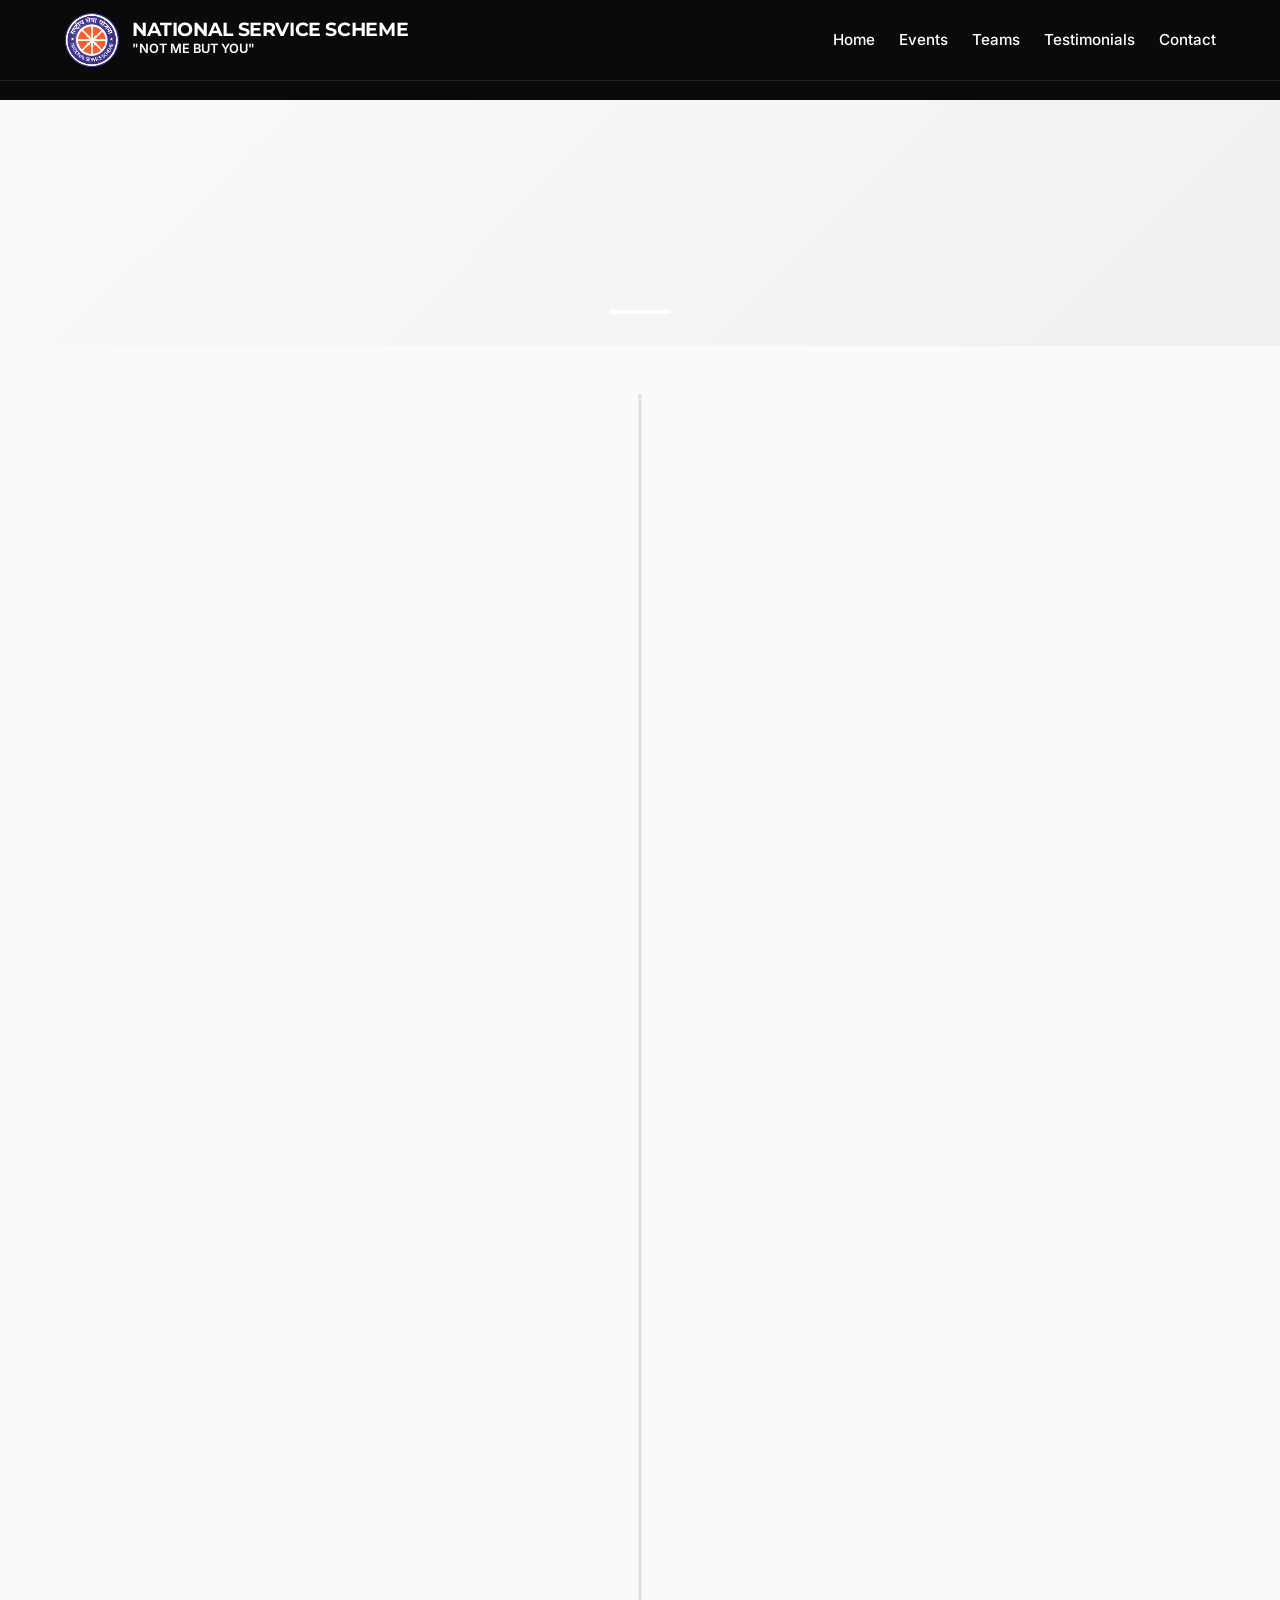
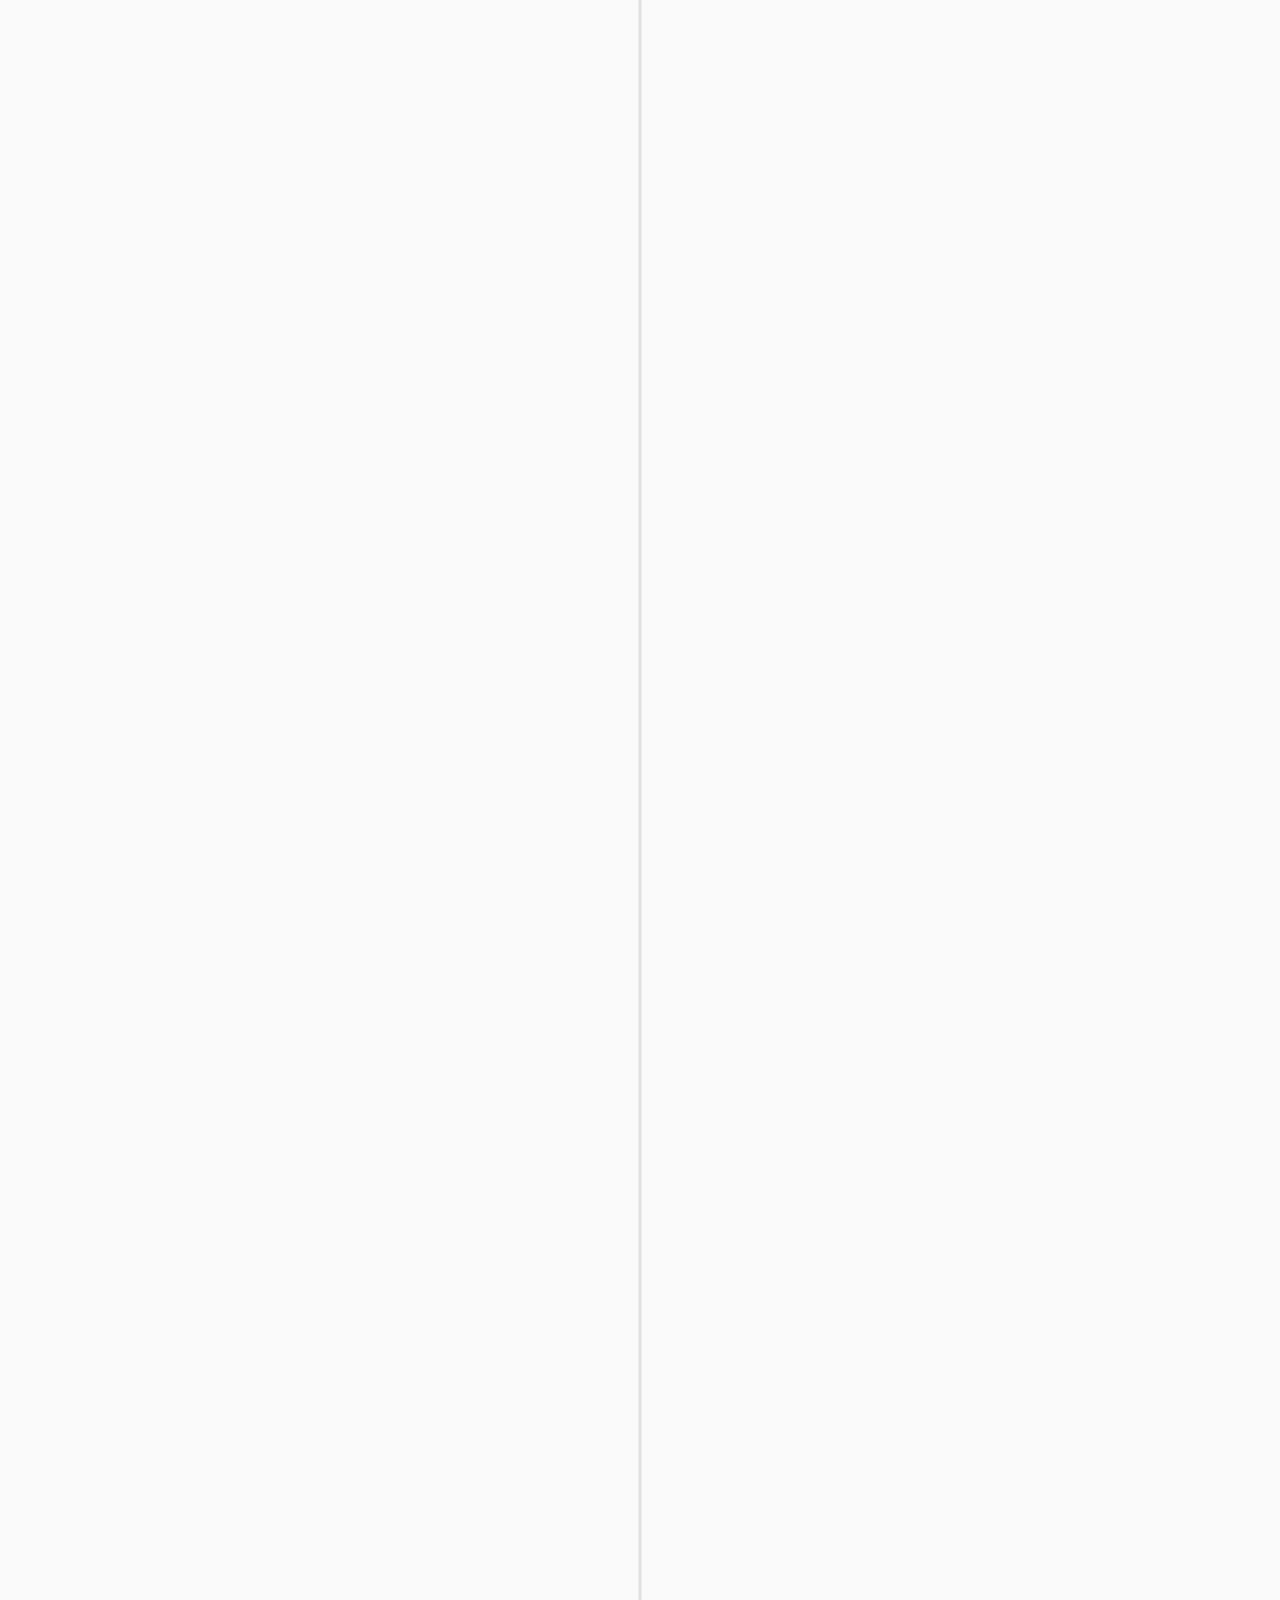
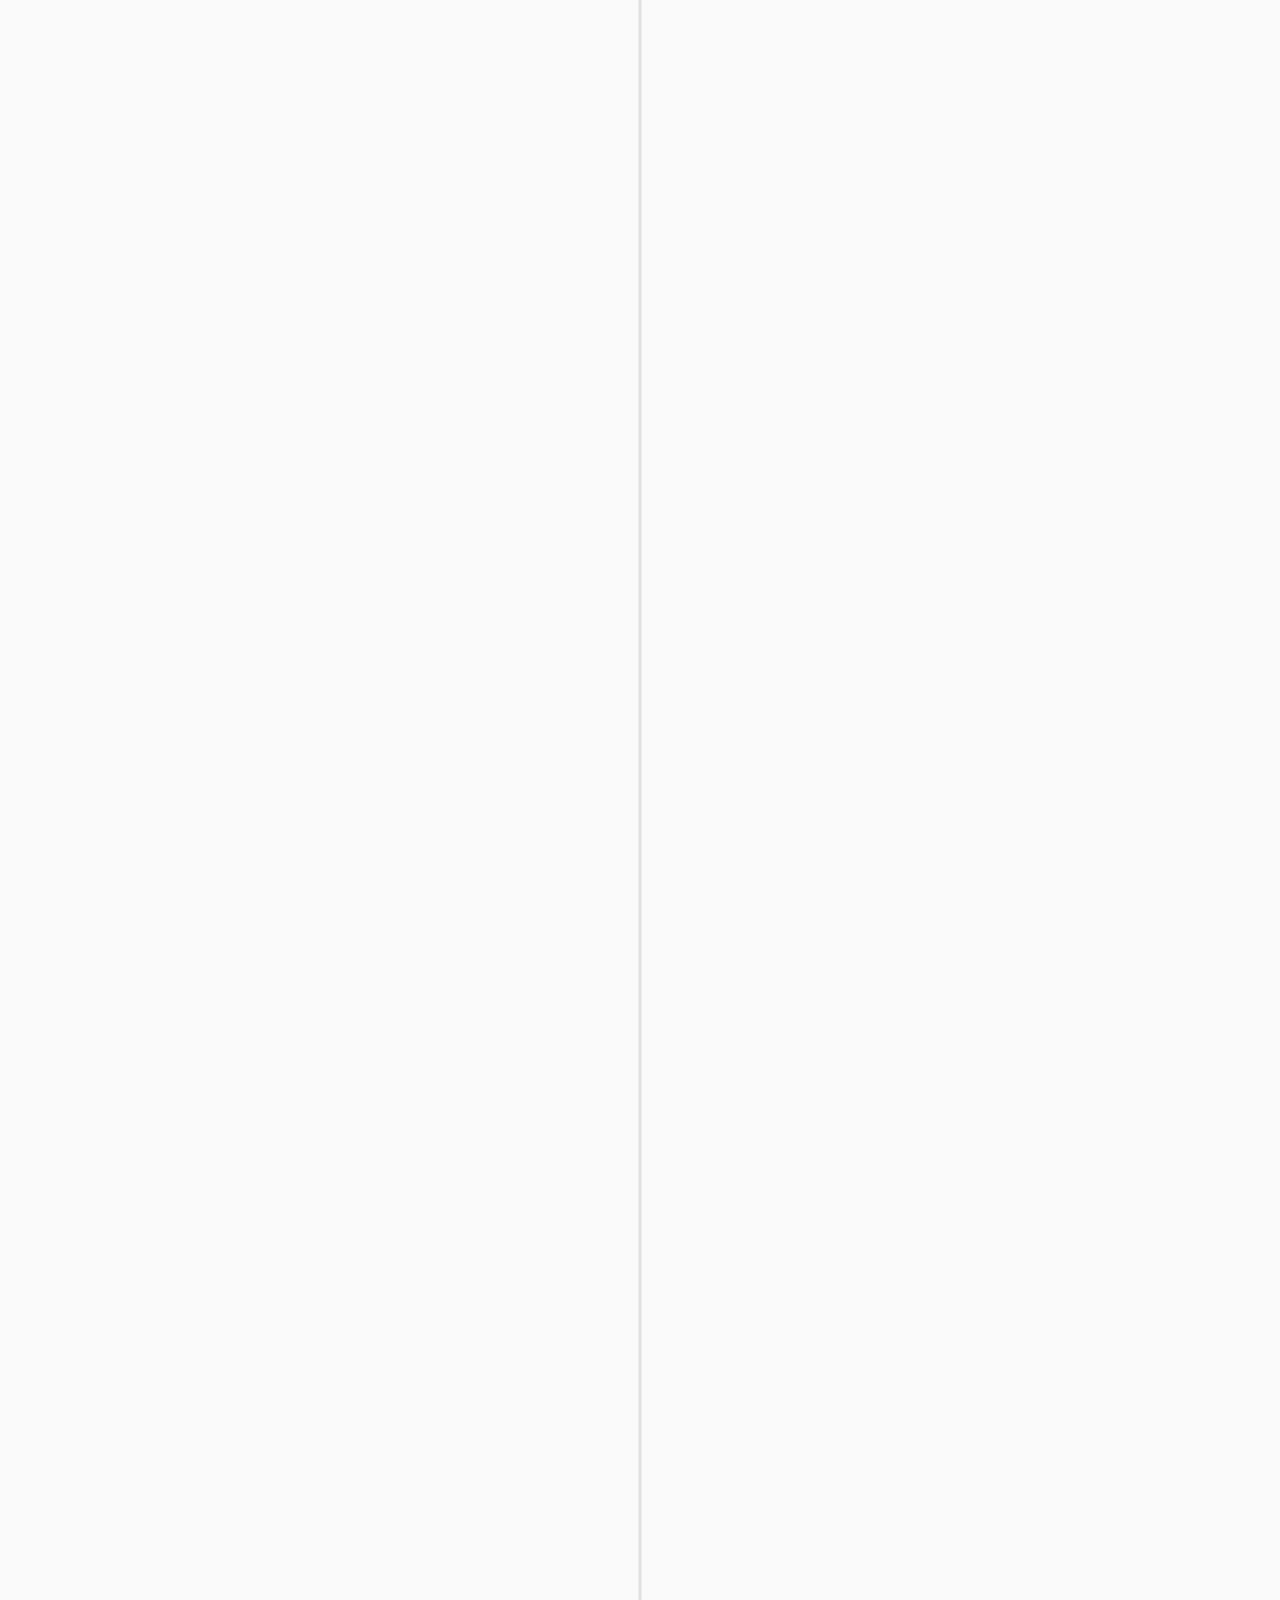
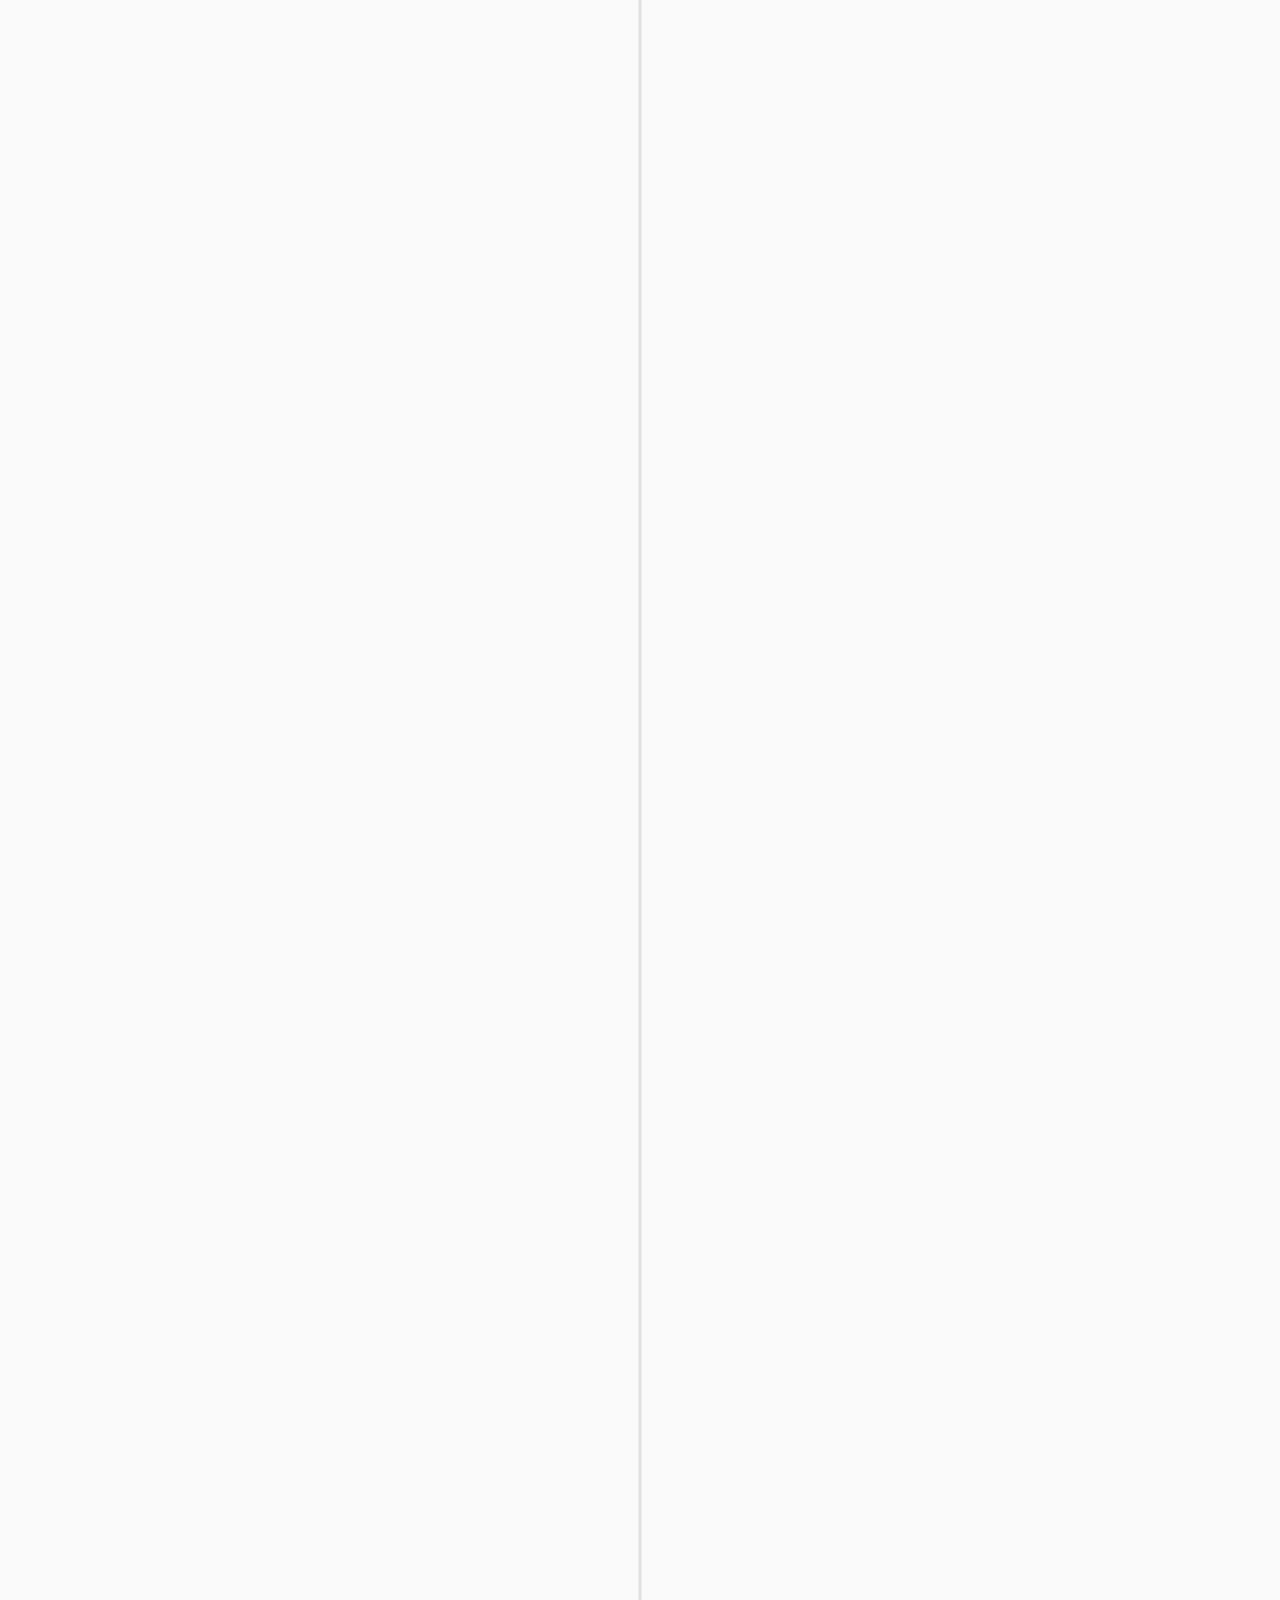
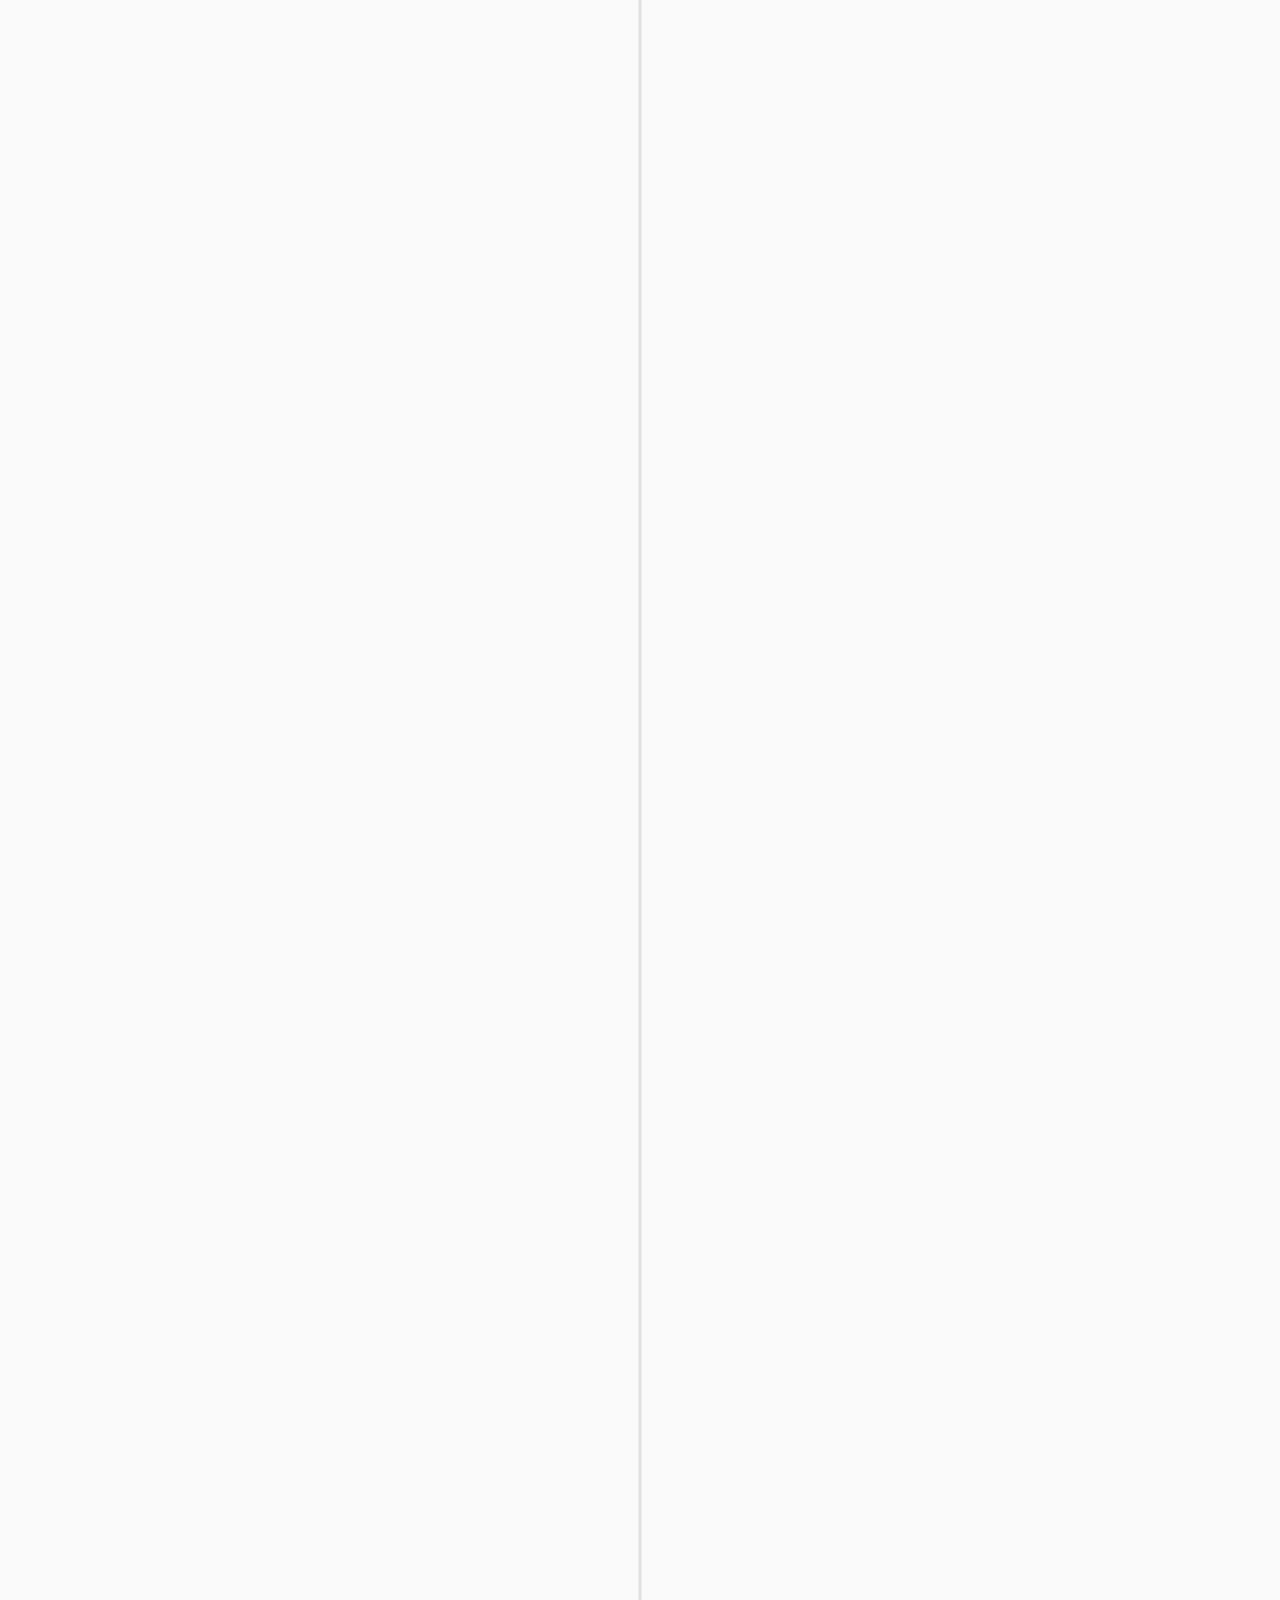
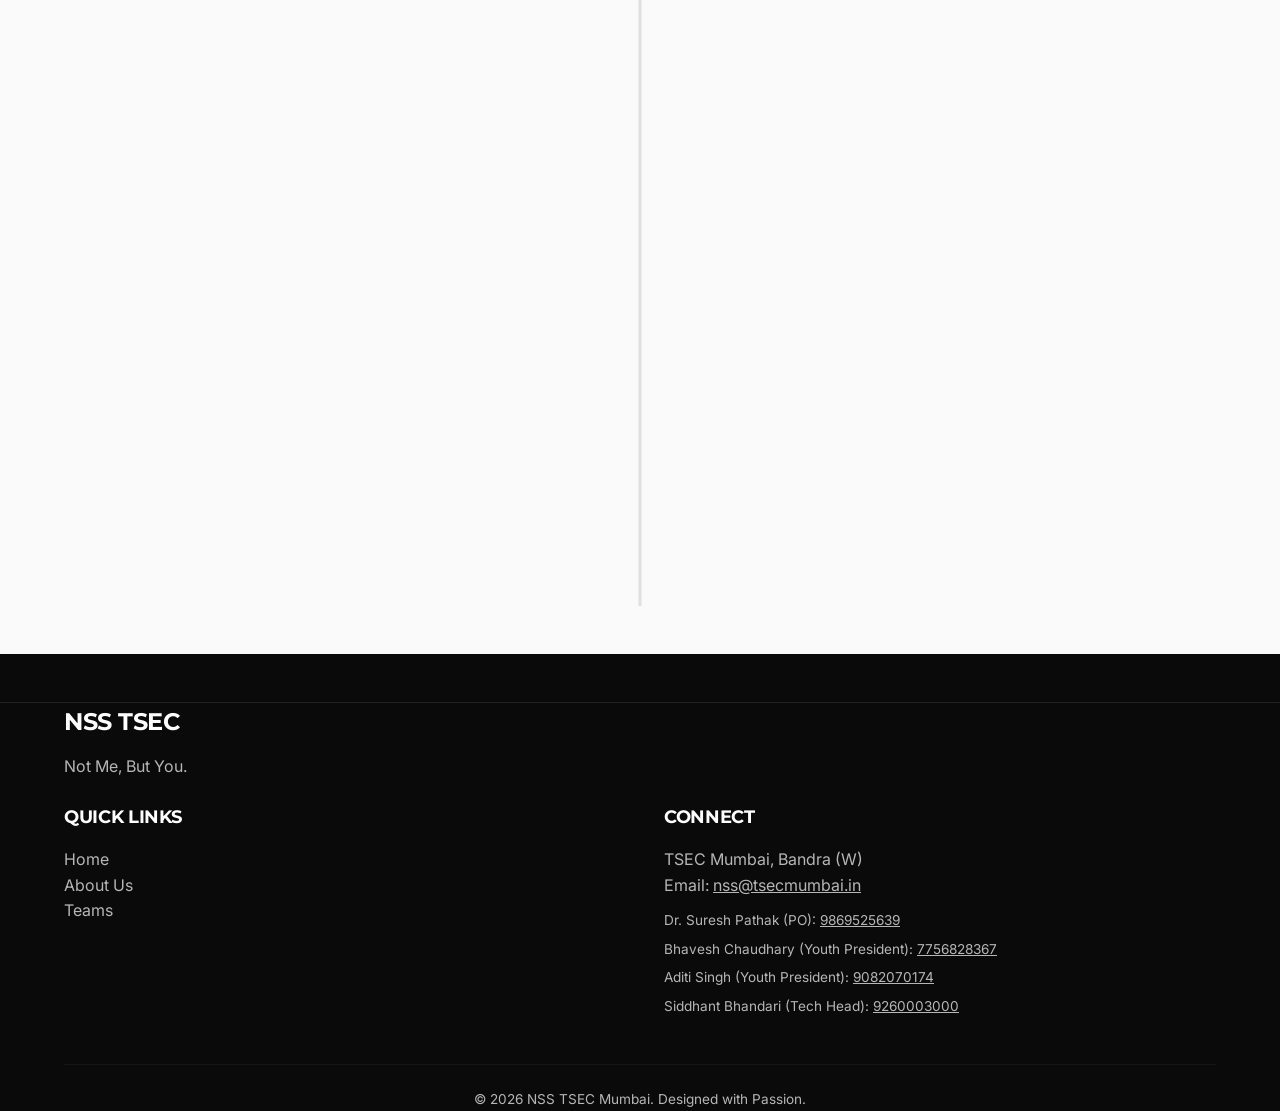
==== commit 6172786e: "Update footer email to nss@tsecmumbai.in and add key contacts" ====
--- a/events.html
+++ b/events.html
@@ -642,7 +642,13 @@
           <div class="footer-contact">
             <h3>Connect</h3>
             <p>TSEC Mumbai, Bandra (W)</p>
-            <p>Email: nss@tsec.edu</p>
+            <p>Email: <a href="mailto:nss@tsecmumbai.in">nss@tsecmumbai.in</a></p>
+            <div class="contact-details" style="margin-top: 12px; font-size: 0.85rem; line-height: 1.5;">
+              <p style="margin-top: 8px;">Dr. Suresh Pathak (PO): <a href="tel:9869525639">9869525639</a></p>
+              <p style="margin-top: 8px;">Bhavesh Chaudhary (Youth President): <a href="tel:7756828367">7756828367</a></p>
+              <p style="margin-top: 8px;">Aditi Singh (Youth President): <a href="tel:9082070174">9082070174</a></p>
+              <p style="margin-top: 8px;">Siddhant Bhandari (Tech Head): <a href="tel:9260003000">9260003000</a></p>
+            </div>
           </div>
         </div>
         <div class="footer-bottom">
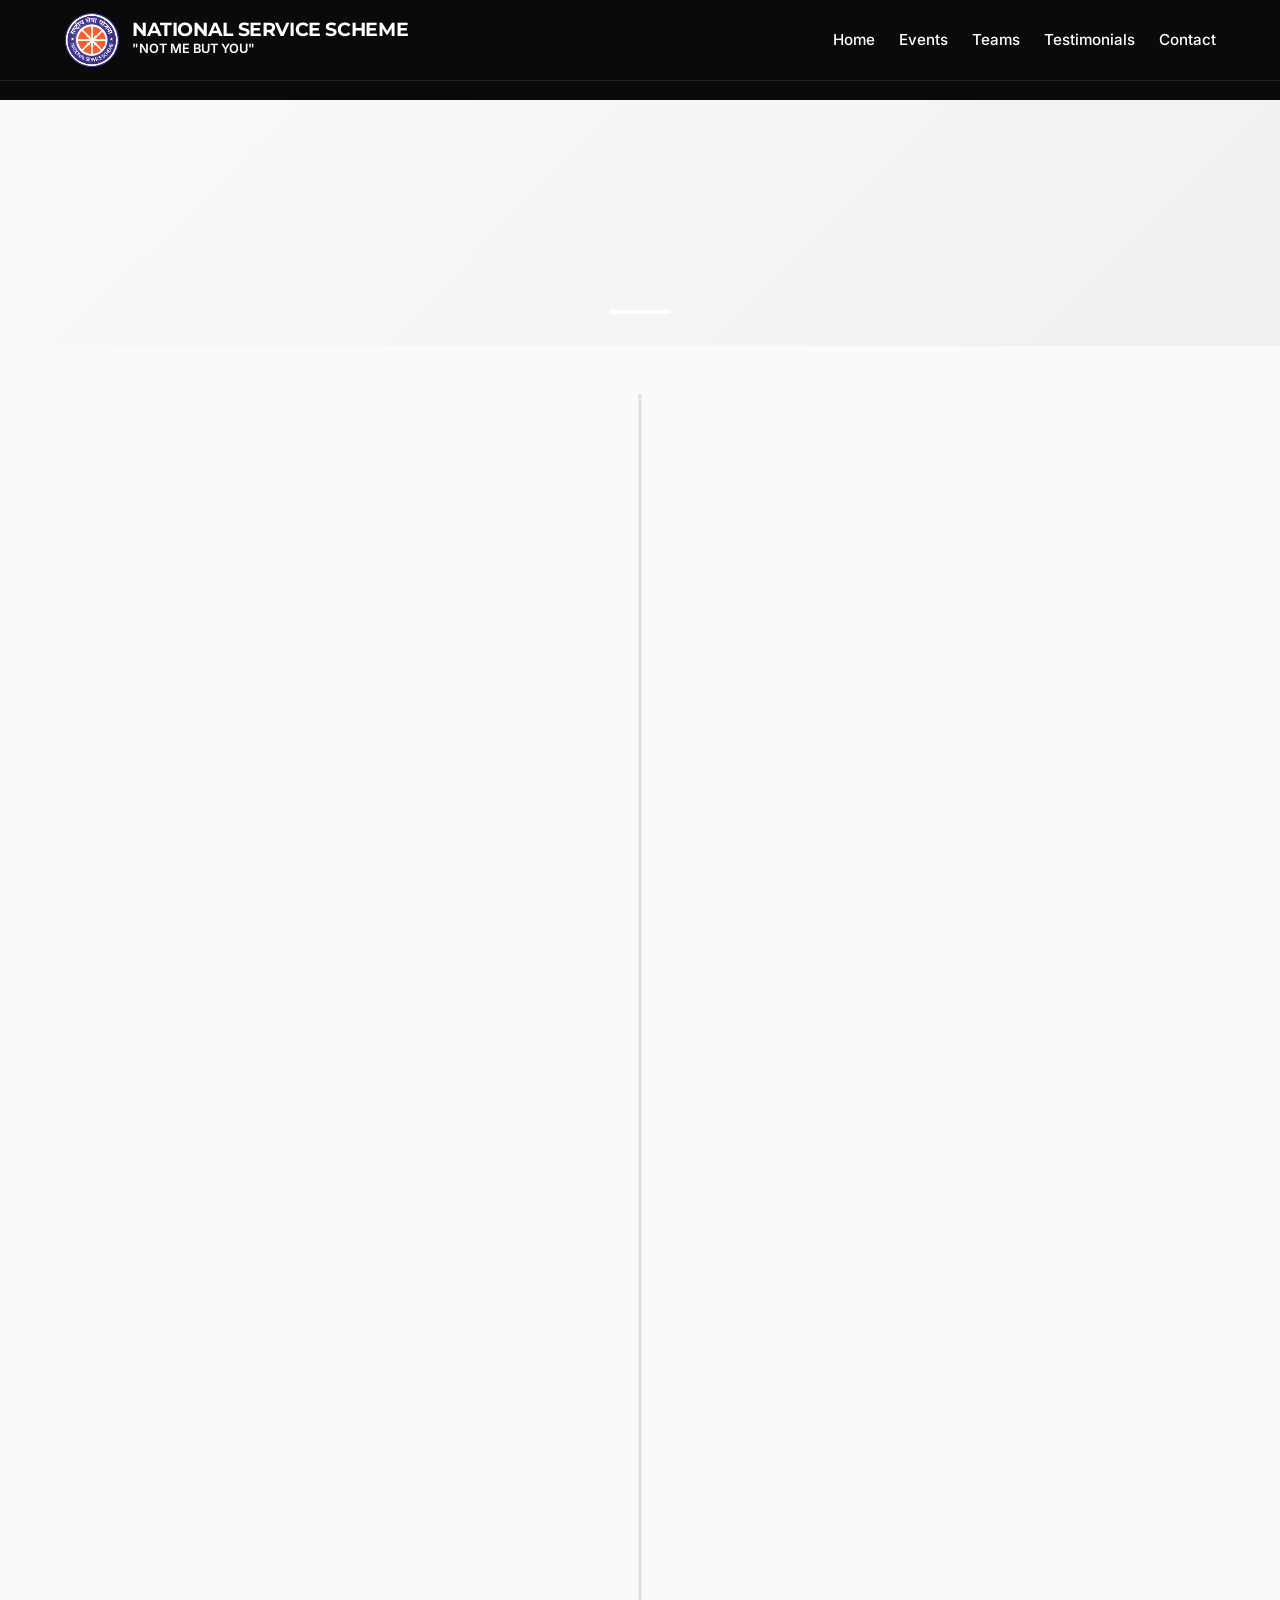
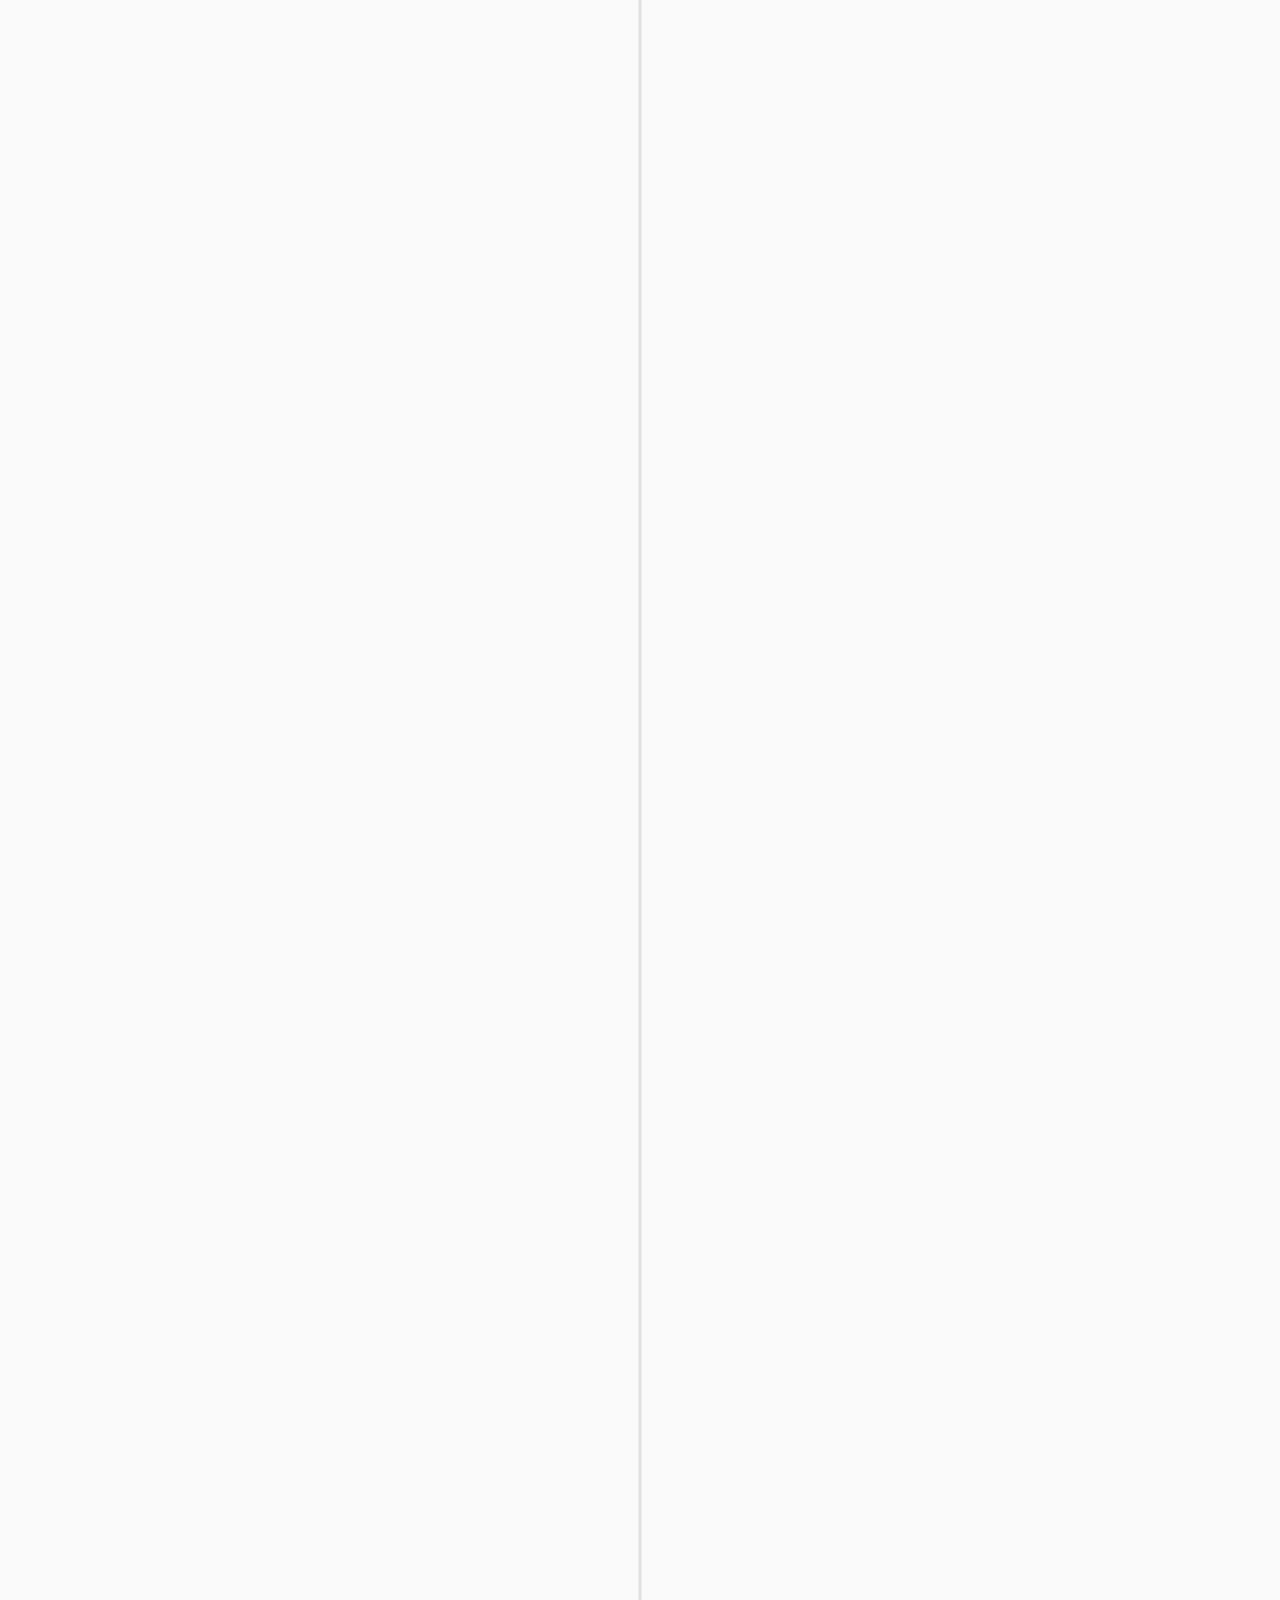
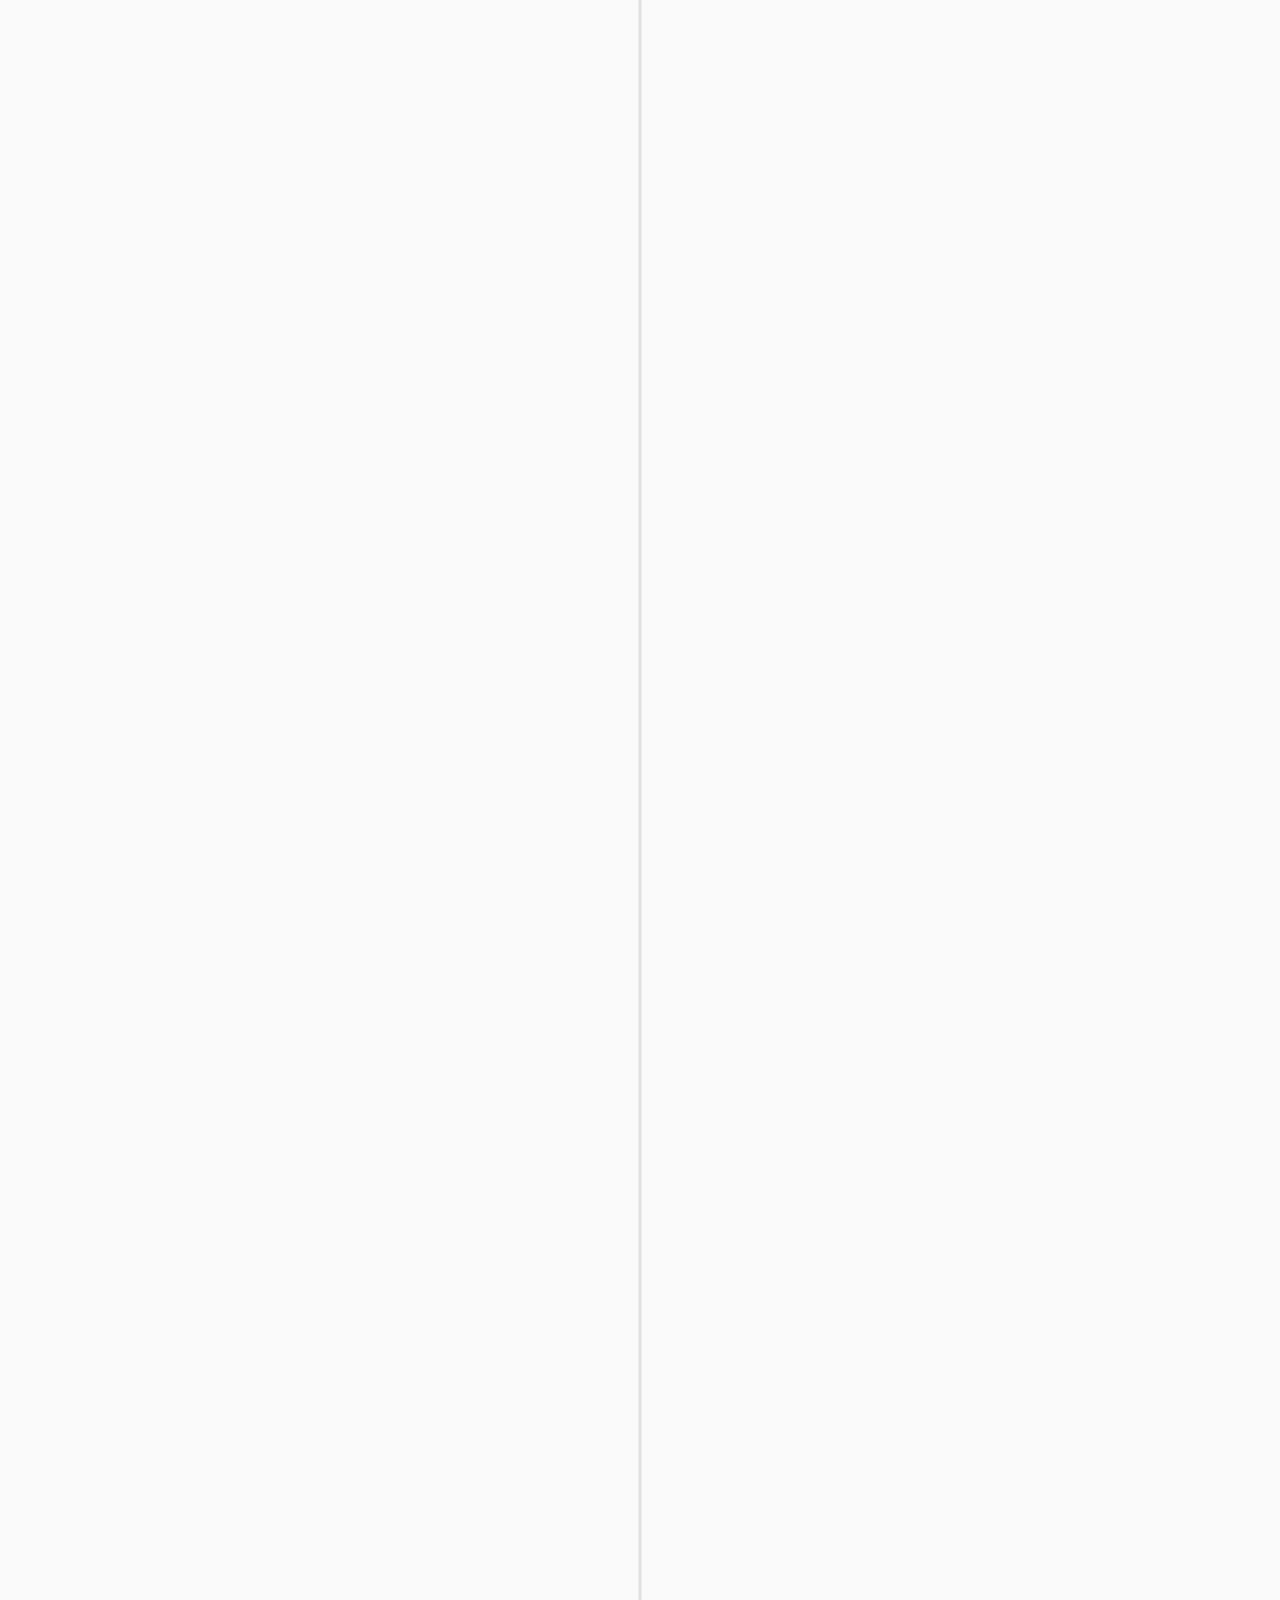
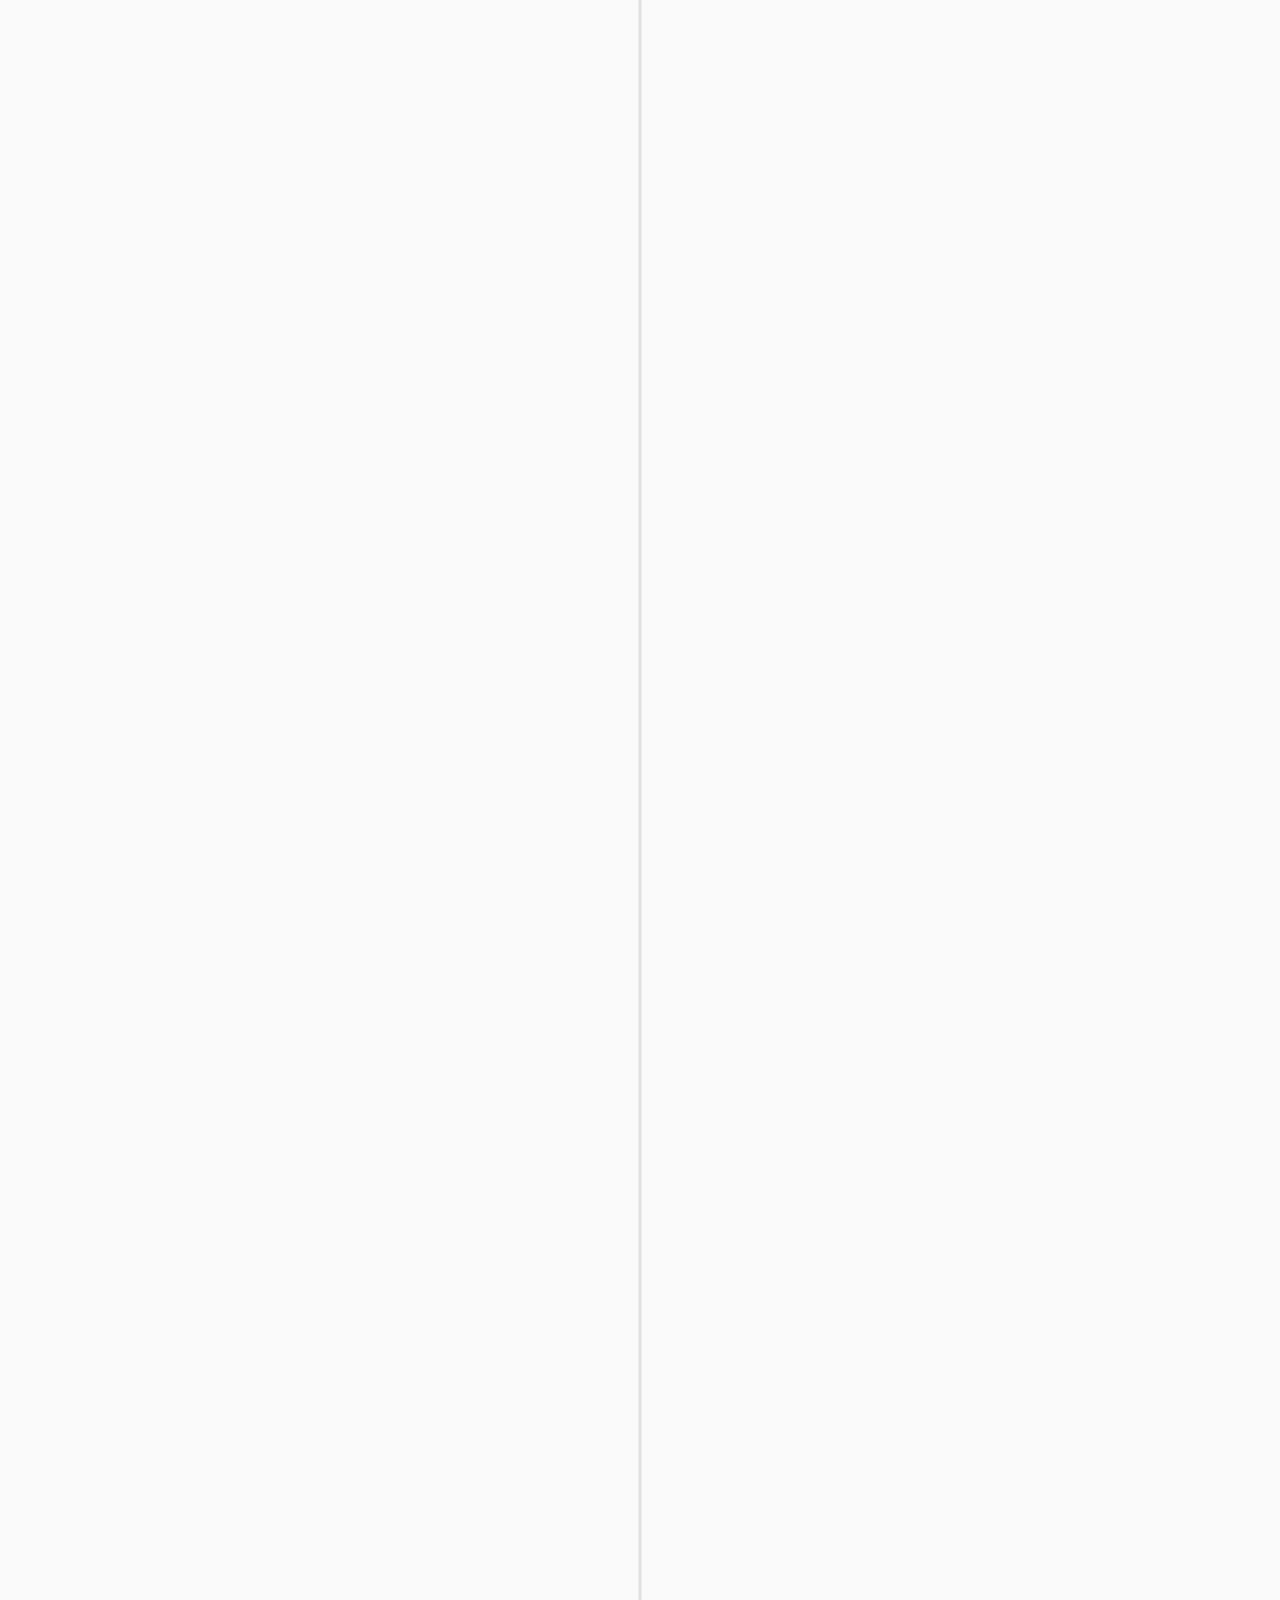
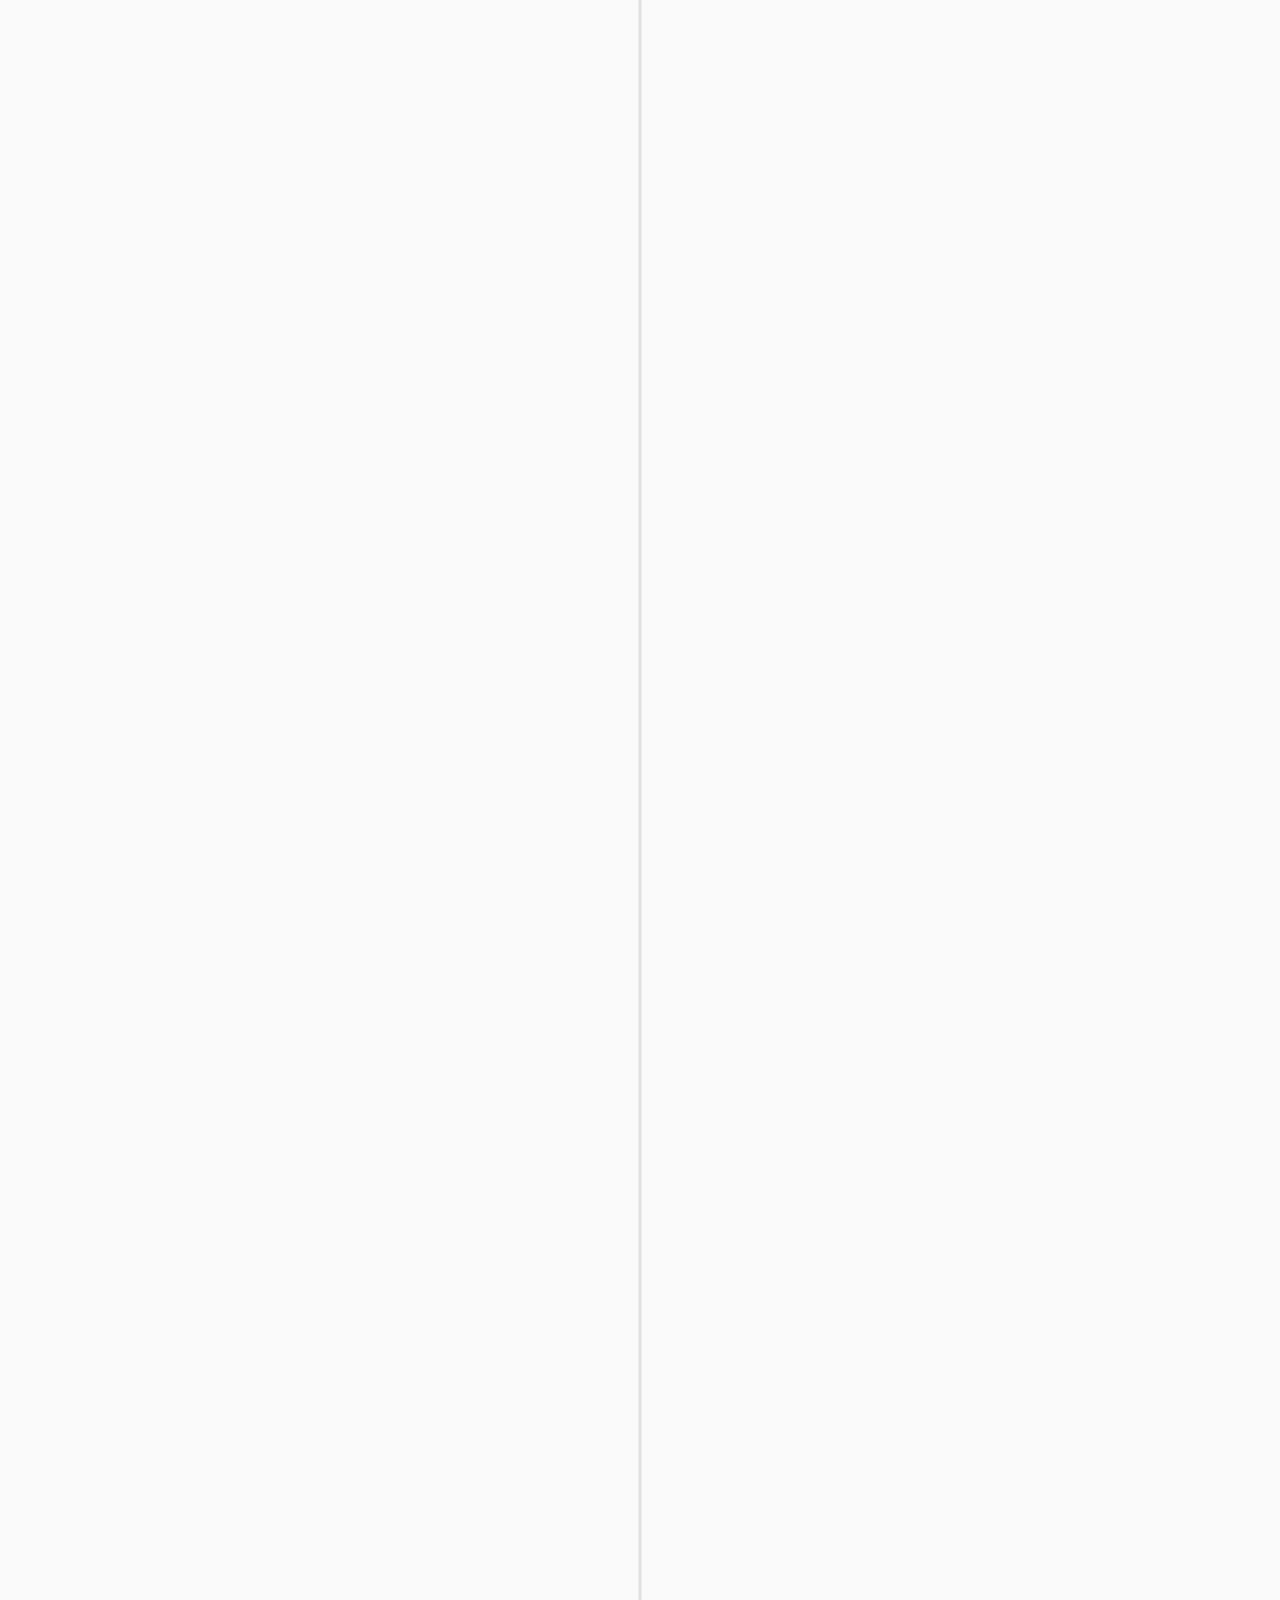
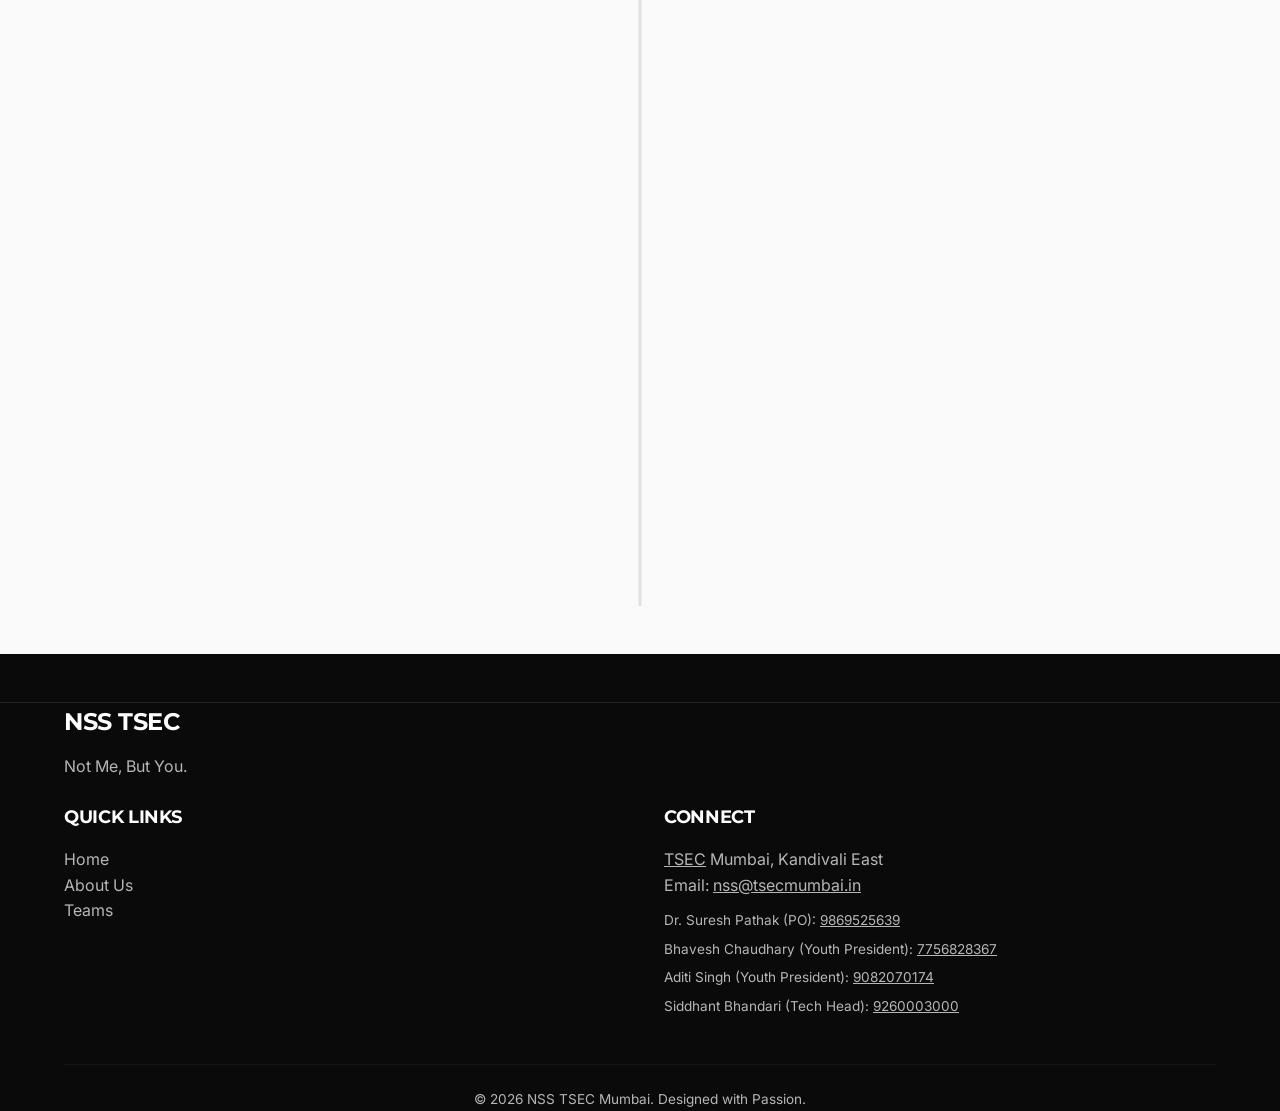
==== commit 66ebe3d4: "Update footer location to TSEC Mumbai, Kandivali East and link TSEC to college website" ====
--- a/events.html
+++ b/events.html
@@ -641,7 +641,7 @@
           </div>
           <div class="footer-contact">
             <h3>Connect</h3>
-            <p>TSEC Mumbai, Bandra (W)</p>
+            <p><a href="https://tsecmumbai.in/" target="_blank" style="text-decoration: underline;">TSEC</a> Mumbai, Kandivali East</p>
             <p>Email: <a href="mailto:nss@tsecmumbai.in">nss@tsecmumbai.in</a></p>
             <div class="contact-details" style="margin-top: 12px; font-size: 0.85rem; line-height: 1.5;">
               <p style="margin-top: 8px;">Dr. Suresh Pathak (PO): <a href="tel:9869525639">9869525639</a></p>
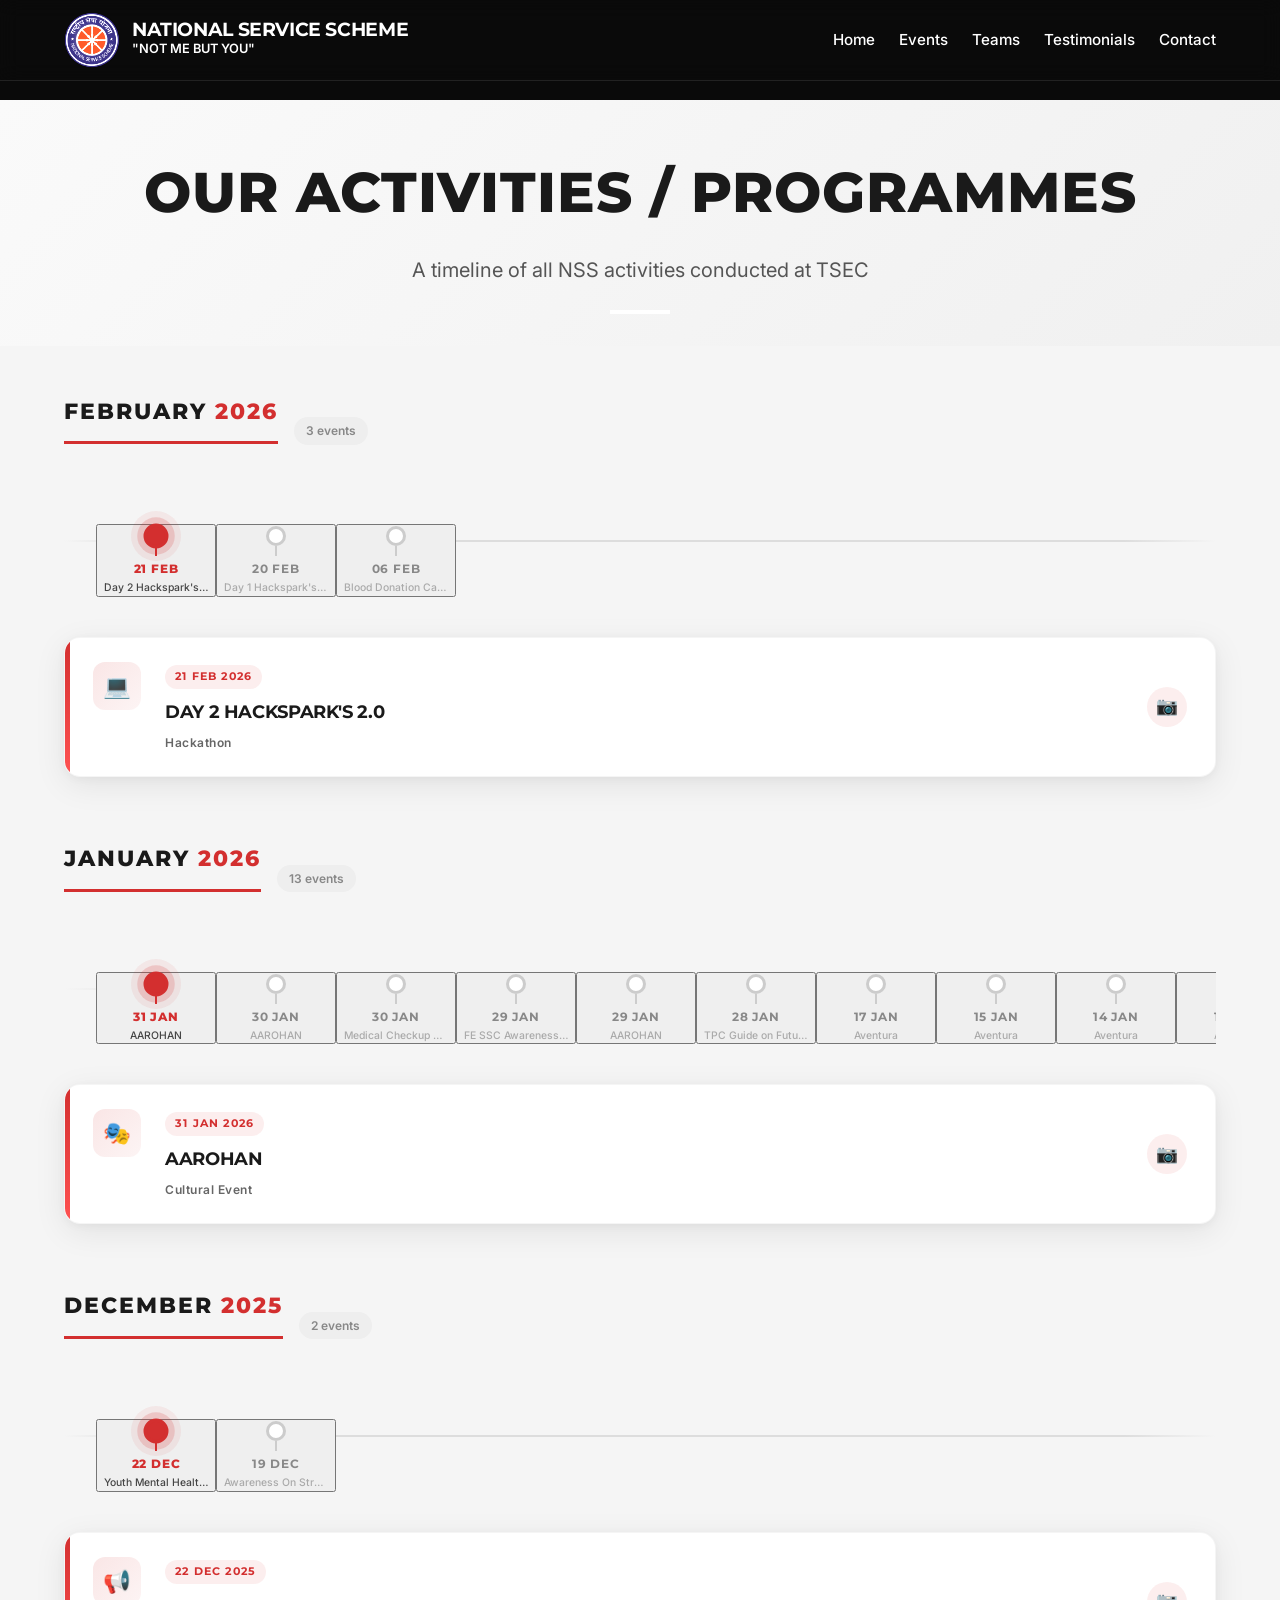
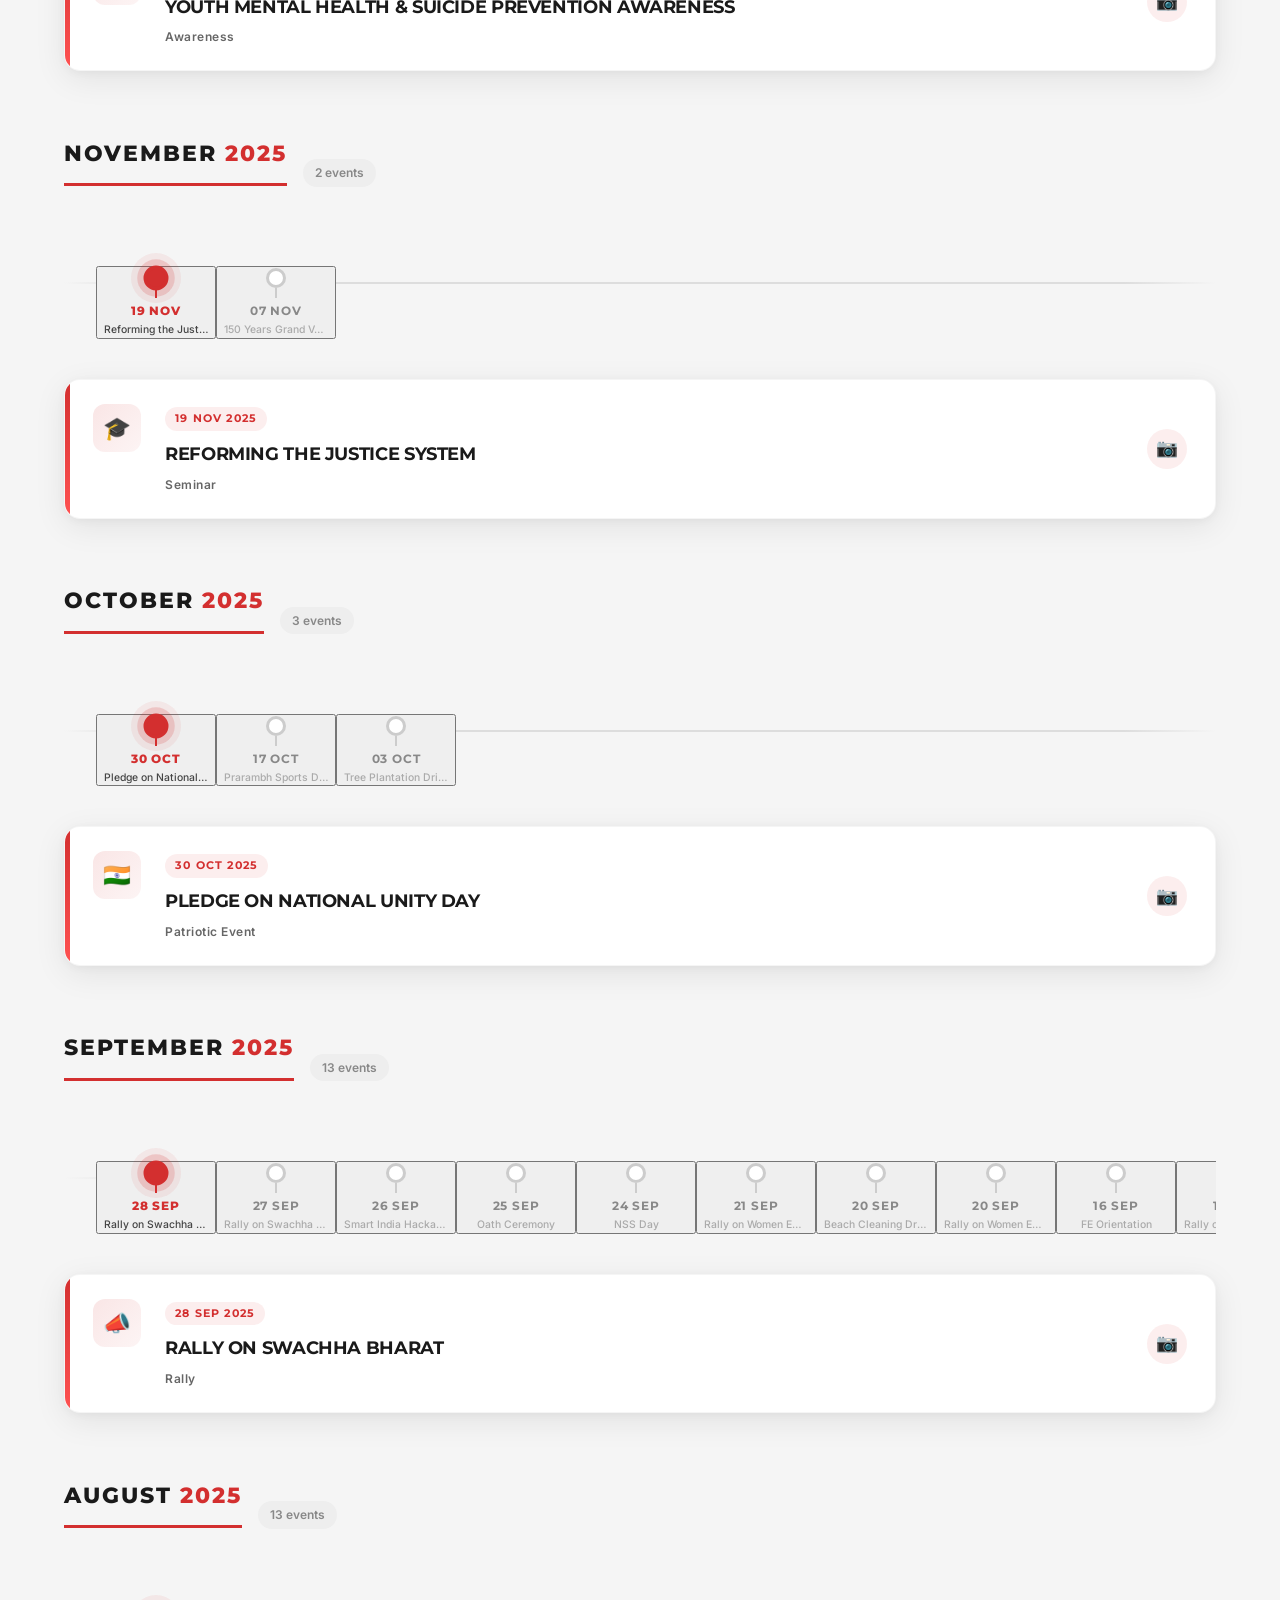
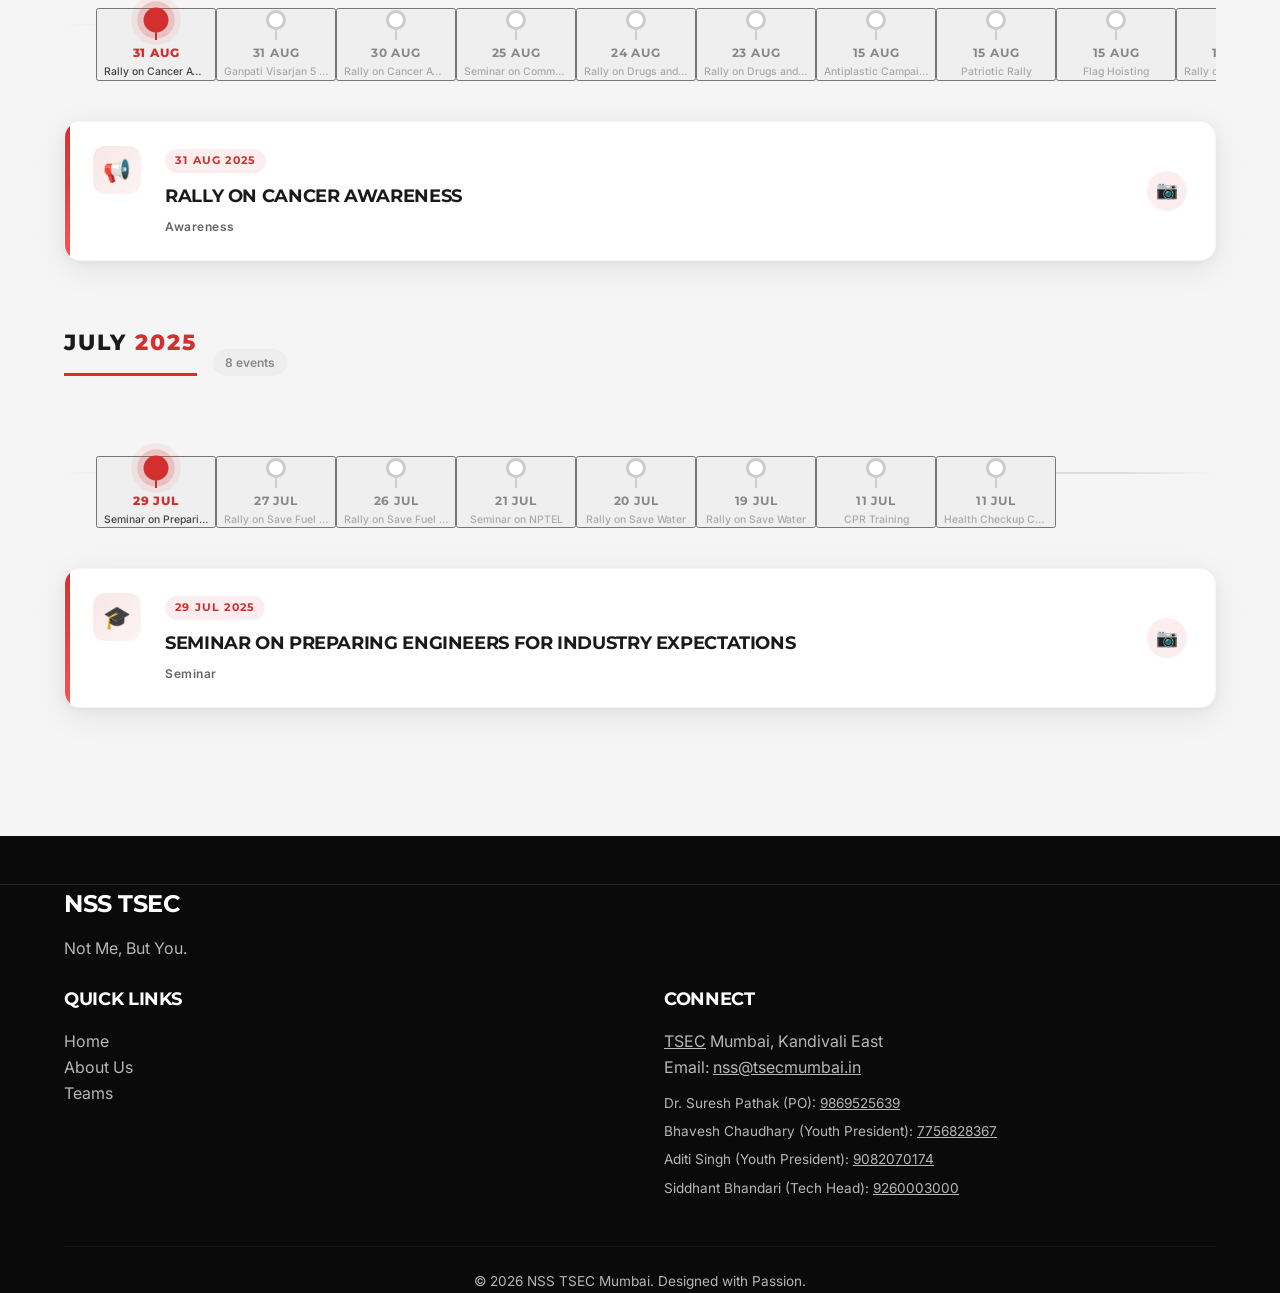
==== commit 1e7a7978: "feat: redesign events section as horizontal calendar strip timeline" ====
--- a/events.html
+++ b/events.html
@@ -56,570 +56,11 @@
       </div>
     </section>
     
-    <!-- Timeline Section -->
+    <!-- Timeline Section (populated by events-timeline.js) -->
     <section id="timeline" class="timeline-section section-padding">
       <div class="container">
+        <!-- Month blocks are injected here by events-timeline.js -->
 
-        <!-- The vertical timeline spine -->
-        <div class="timeline-wrapper">
-          <div class="timeline-line">
-            <div class="timeline-line-fill" id="timeline-fill"></div>
-          </div>
-
-          <!-- 1 -->
-          <article class="timeline-item timeline-right">
-            <div class="timeline-dot"></div>
-            <div class="timeline-date"><span>21 Feb 2026</span></div>
-            <div class="timeline-card">
-              <h3>Day 2 Hackspark's 2.0</h3>
-              <p class="timeline-tag">Hackathon</p>
-            </div>
-          </article>
-
-          <!-- 2 -->
-          <article class="timeline-item timeline-left">
-            <div class="timeline-dot"></div>
-            <div class="timeline-date"><span>20 Feb 2026</span></div>
-            <div class="timeline-card">
-              <h3>Day 1 Hackspark's 2.0</h3>
-              <p class="timeline-tag">Hackathon</p>
-            </div>
-          </article>
-
-          <!-- 3 -->
-          <article class="timeline-item timeline-right">
-            <div class="timeline-dot"></div>
-            <div class="timeline-date"><span>06 Feb 2026</span></div>
-            <div class="timeline-card">
-              <h3>Blood Donation Camp</h3>
-              <p class="timeline-tag">Health Drive</p>
-            </div>
-          </article>
-
-          <!-- 4 -->
-          <article class="timeline-item timeline-left">
-            <div class="timeline-dot"></div>
-            <div class="timeline-date"><span>31 Jan 2026</span></div>
-            <div class="timeline-card">
-              <h3>AAROHAN</h3>
-              <p class="timeline-tag">Cultural Event</p>
-            </div>
-          </article>
-
-          <!-- 5 -->
-          <article class="timeline-item timeline-right">
-            <div class="timeline-dot"></div>
-            <div class="timeline-date"><span>30 Jan 2026</span></div>
-            <div class="timeline-card">
-              <h3>AAROHAN</h3>
-              <p class="timeline-tag">Cultural Event</p>
-            </div>
-          </article>
-
-          <!-- 6 -->
-          <article class="timeline-item timeline-left">
-            <div class="timeline-dot"></div>
-            <div class="timeline-date"><span>30 Jan 2026</span></div>
-            <div class="timeline-card">
-              <h3>Medical Checkup Camp</h3>
-              <p class="timeline-tag">Health Drive</p>
-            </div>
-          </article>
-
-          <!-- 7 -->
-          <article class="timeline-item timeline-right">
-            <div class="timeline-dot"></div>
-            <div class="timeline-date"><span>29 Jan 2026</span></div>
-            <div class="timeline-card">
-              <h3>FE SSC Awareness Program</h3>
-              <p class="timeline-tag">Awareness</p>
-            </div>
-          </article>
-
-          <!-- 8 -->
-          <article class="timeline-item timeline-left">
-            <div class="timeline-dot"></div>
-            <div class="timeline-date"><span>29 Jan 2026</span></div>
-            <div class="timeline-card">
-              <h3>AAROHAN</h3>
-              <p class="timeline-tag">Cultural Event</p>
-            </div>
-          </article>
-
-          <!-- 9 -->
-          <article class="timeline-item timeline-right">
-            <div class="timeline-dot"></div>
-            <div class="timeline-date"><span>28 Jan 2026</span></div>
-            <div class="timeline-card">
-              <h3>TPC Guide on Future Seminar</h3>
-              <p class="timeline-tag">Seminar</p>
-            </div>
-          </article>
-
-          <!-- 10-14: Aventura -->
-          <article class="timeline-item timeline-left">
-            <div class="timeline-dot"></div>
-            <div class="timeline-date"><span>17 Jan 2026</span></div>
-            <div class="timeline-card">
-              <h3>Aventura</h3>
-              <p class="timeline-tag">Event Series</p>
-            </div>
-          </article>
-
-          <article class="timeline-item timeline-right">
-            <div class="timeline-dot"></div>
-            <div class="timeline-date"><span>15 Jan 2026</span></div>
-            <div class="timeline-card">
-              <h3>Aventura</h3>
-              <p class="timeline-tag">Event Series</p>
-            </div>
-          </article>
-
-          <article class="timeline-item timeline-left">
-            <div class="timeline-dot"></div>
-            <div class="timeline-date"><span>14 Jan 2026</span></div>
-            <div class="timeline-card">
-              <h3>Aventura</h3>
-              <p class="timeline-tag">Event Series</p>
-            </div>
-          </article>
-
-          <article class="timeline-item timeline-right">
-            <div class="timeline-dot"></div>
-            <div class="timeline-date"><span>13 Jan 2026</span></div>
-            <div class="timeline-card">
-              <h3>Aventura</h3>
-              <p class="timeline-tag">Event Series</p>
-            </div>
-          </article>
-
-          <article class="timeline-item timeline-left">
-            <div class="timeline-dot"></div>
-            <div class="timeline-date"><span>12 Jan 2026</span></div>
-            <div class="timeline-card">
-              <h3>Aventura</h3>
-              <p class="timeline-tag">Event Series</p>
-            </div>
-          </article>
-
-          <!-- 15 -->
-          <article class="timeline-item timeline-right">
-            <div class="timeline-dot"></div>
-            <div class="timeline-date"><span>07 Jan 2026</span></div>
-            <div class="timeline-card">
-              <h3>Women Health Awareness</h3>
-              <p class="timeline-tag">Awareness</p>
-            </div>
-          </article>
-
-          <!-- 16 -->
-          <article class="timeline-item timeline-left">
-            <div class="timeline-dot"></div>
-            <div class="timeline-date"><span>05 Jan 2026</span></div>
-            <div class="timeline-card">
-              <h3>Voting Awareness</h3>
-              <p class="timeline-tag">Awareness</p>
-            </div>
-          </article>
-
-          <!-- 17 -->
-          <article class="timeline-item timeline-right">
-            <div class="timeline-dot"></div>
-            <div class="timeline-date"><span>22 Dec 2025</span></div>
-            <div class="timeline-card">
-              <h3>Youth Mental Health &amp; Suicide Prevention Awareness</h3>
-              <p class="timeline-tag">Awareness</p>
-            </div>
-          </article>
-
-          <!-- 18 -->
-          <article class="timeline-item timeline-left">
-            <div class="timeline-dot"></div>
-            <div class="timeline-date"><span>19 Dec 2025</span></div>
-            <div class="timeline-card">
-              <h3>Awareness On Street Dogs</h3>
-              <p class="timeline-tag">Awareness</p>
-            </div>
-          </article>
-
-          <!-- 19 -->
-          <article class="timeline-item timeline-right">
-            <div class="timeline-dot"></div>
-            <div class="timeline-date"><span>19 Nov 2025</span></div>
-            <div class="timeline-card">
-              <h3>Reforming the Justice System</h3>
-              <p class="timeline-tag">Seminar</p>
-            </div>
-          </article>
-
-          <!-- 20 -->
-          <article class="timeline-item timeline-left">
-            <div class="timeline-dot"></div>
-            <div class="timeline-date"><span>07 Nov 2025</span></div>
-            <div class="timeline-card">
-              <h3>150 Years Grand Vande Mataram Singing</h3>
-              <p class="timeline-tag">Patriotic Event</p>
-            </div>
-          </article>
-
-          <!-- 21 -->
-          <article class="timeline-item timeline-right">
-            <div class="timeline-dot"></div>
-            <div class="timeline-date"><span>30 Oct 2025</span></div>
-            <div class="timeline-card">
-              <h3>Pledge on National Unity Day</h3>
-              <p class="timeline-tag">Patriotic Event</p>
-            </div>
-          </article>
-
-          <!-- 22 -->
-          <article class="timeline-item timeline-left">
-            <div class="timeline-dot"></div>
-            <div class="timeline-date"><span>17 Oct 2025</span></div>
-            <div class="timeline-card">
-              <h3>Prarambh Sports Day</h3>
-              <p class="timeline-tag">Sports</p>
-            </div>
-          </article>
-
-          <!-- 23 -->
-          <article class="timeline-item timeline-right">
-            <div class="timeline-dot"></div>
-            <div class="timeline-date"><span>03 Oct 2025</span></div>
-            <div class="timeline-card">
-              <h3>Tree Plantation Drive</h3>
-              <p class="timeline-tag">Environment</p>
-            </div>
-          </article>
-
-          <!-- 24-25 -->
-          <article class="timeline-item timeline-left">
-            <div class="timeline-dot"></div>
-            <div class="timeline-date"><span>28 Sep 2025</span></div>
-            <div class="timeline-card">
-              <h3>Rally on Swachha Bharat</h3>
-              <p class="timeline-tag">Rally</p>
-            </div>
-          </article>
-
-          <article class="timeline-item timeline-right">
-            <div class="timeline-dot"></div>
-            <div class="timeline-date"><span>27 Sep 2025</span></div>
-            <div class="timeline-card">
-              <h3>Rally on Swachha Bharat</h3>
-              <p class="timeline-tag">Rally</p>
-            </div>
-          </article>
-
-          <!-- 26 -->
-          <article class="timeline-item timeline-left">
-            <div class="timeline-dot"></div>
-            <div class="timeline-date"><span>26 Sep 2025</span></div>
-            <div class="timeline-card">
-              <h3>Smart India Hackathon</h3>
-              <p class="timeline-tag">Hackathon</p>
-            </div>
-          </article>
-
-          <!-- 27 -->
-          <article class="timeline-item timeline-right">
-            <div class="timeline-dot"></div>
-            <div class="timeline-date"><span>25 Sep 2025</span></div>
-            <div class="timeline-card">
-              <h3>Oath Ceremony</h3>
-              <p class="timeline-tag">Ceremony</p>
-            </div>
-          </article>
-
-          <!-- 28 -->
-          <article class="timeline-item timeline-left">
-            <div class="timeline-dot"></div>
-            <div class="timeline-date"><span>24 Sep 2025</span></div>
-            <div class="timeline-card">
-              <h3>NSS Day</h3>
-              <p class="timeline-tag">Celebration</p>
-            </div>
-          </article>
-
-          <!-- 29-31 -->
-          <article class="timeline-item timeline-right">
-            <div class="timeline-dot"></div>
-            <div class="timeline-date"><span>21 Sep 2025</span></div>
-            <div class="timeline-card">
-              <h3>Rally on Women Empowerment</h3>
-              <p class="timeline-tag">Rally</p>
-            </div>
-          </article>
-
-          <article class="timeline-item timeline-left">
-            <div class="timeline-dot"></div>
-            <div class="timeline-date"><span>20 Sep 2025</span></div>
-            <div class="timeline-card">
-              <h3>Beach Cleaning Drive</h3>
-              <p class="timeline-tag">Environment</p>
-            </div>
-          </article>
-
-          <article class="timeline-item timeline-right">
-            <div class="timeline-dot"></div>
-            <div class="timeline-date"><span>20 Sep 2025</span></div>
-            <div class="timeline-card">
-              <h3>Rally on Women Empowerment</h3>
-              <p class="timeline-tag">Rally</p>
-            </div>
-          </article>
-
-          <!-- 32 -->
-          <article class="timeline-item timeline-left">
-            <div class="timeline-dot"></div>
-            <div class="timeline-date"><span>16 Sep 2025</span></div>
-            <div class="timeline-card">
-              <h3>FE Orientation</h3>
-              <p class="timeline-tag">Orientation</p>
-            </div>
-          </article>
-
-          <!-- 33-34 -->
-          <article class="timeline-item timeline-right">
-            <div class="timeline-dot"></div>
-            <div class="timeline-date"><span>14 Sep 2025</span></div>
-            <div class="timeline-card">
-              <h3>Rally on Peace and Anti-Violence</h3>
-              <p class="timeline-tag">Rally</p>
-            </div>
-          </article>
-
-          <article class="timeline-item timeline-left">
-            <div class="timeline-dot"></div>
-            <div class="timeline-date"><span>13 Sep 2025</span></div>
-            <div class="timeline-card">
-              <h3>Rally on Peace and Anti-Violence</h3>
-              <p class="timeline-tag">Rally</p>
-            </div>
-          </article>
-
-          <!-- 35 -->
-          <article class="timeline-item timeline-right">
-            <div class="timeline-dot"></div>
-            <div class="timeline-date"><span>05 Sep 2025</span></div>
-            <div class="timeline-card">
-              <h3>Teachers Day</h3>
-              <p class="timeline-tag">Celebration</p>
-            </div>
-          </article>
-
-          <!-- 36 -->
-          <article class="timeline-item timeline-left">
-            <div class="timeline-dot"></div>
-            <div class="timeline-date"><span>02 Sep 2025</span></div>
-            <div class="timeline-card">
-              <h3>Ganpati Visarjan 7 Day</h3>
-              <p class="timeline-tag">Cultural Event</p>
-            </div>
-          </article>
-
-          <!-- 37-38 -->
-          <article class="timeline-item timeline-right">
-            <div class="timeline-dot"></div>
-            <div class="timeline-date"><span>31 Aug 2025</span></div>
-            <div class="timeline-card">
-              <h3>Rally on Cancer Awareness</h3>
-              <p class="timeline-tag">Awareness</p>
-            </div>
-          </article>
-
-          <article class="timeline-item timeline-left">
-            <div class="timeline-dot"></div>
-            <div class="timeline-date"><span>31 Aug 2025</span></div>
-            <div class="timeline-card">
-              <h3>Ganpati Visarjan 5 Day</h3>
-              <p class="timeline-tag">Cultural Event</p>
-            </div>
-          </article>
-
-          <!-- 39 -->
-          <article class="timeline-item timeline-right">
-            <div class="timeline-dot"></div>
-            <div class="timeline-date"><span>30 Aug 2025</span></div>
-            <div class="timeline-card">
-              <h3>Rally on Cancer Awareness</h3>
-              <p class="timeline-tag">Awareness</p>
-            </div>
-          </article>
-
-          <!-- 40 -->
-          <article class="timeline-item timeline-left">
-            <div class="timeline-dot"></div>
-            <div class="timeline-date"><span>25 Aug 2025</span></div>
-            <div class="timeline-card">
-              <h3>Seminar on Communication Skills</h3>
-              <p class="timeline-tag">Seminar</p>
-            </div>
-          </article>
-
-          <!-- 41-42 -->
-          <article class="timeline-item timeline-right">
-            <div class="timeline-dot"></div>
-            <div class="timeline-date"><span>24 Aug 2025</span></div>
-            <div class="timeline-card">
-              <h3>Rally on Drugs and Anti-Alcohol</h3>
-              <p class="timeline-tag">Rally</p>
-            </div>
-          </article>
-
-          <article class="timeline-item timeline-left">
-            <div class="timeline-dot"></div>
-            <div class="timeline-date"><span>23 Aug 2025</span></div>
-            <div class="timeline-card">
-              <h3>Rally on Drugs and Anti-Alcohol</h3>
-              <p class="timeline-tag">Rally</p>
-            </div>
-          </article>
-
-          <!-- 43-45 -->
-          <article class="timeline-item timeline-right">
-            <div class="timeline-dot"></div>
-            <div class="timeline-date"><span>15 Aug 2025</span></div>
-            <div class="timeline-card">
-              <h3>Antiplastic Campaign</h3>
-              <p class="timeline-tag">Environment</p>
-            </div>
-          </article>
-
-          <article class="timeline-item timeline-left">
-            <div class="timeline-dot"></div>
-            <div class="timeline-date"><span>15 Aug 2025</span></div>
-            <div class="timeline-card">
-              <h3>Patriotic Rally</h3>
-              <p class="timeline-tag">Patriotic Event</p>
-            </div>
-          </article>
-
-          <article class="timeline-item timeline-right">
-            <div class="timeline-dot"></div>
-            <div class="timeline-date"><span>15 Aug 2025</span></div>
-            <div class="timeline-card">
-              <h3>Flag Hoisting</h3>
-              <p class="timeline-tag">Patriotic Event</p>
-            </div>
-          </article>
-
-          <!-- 46-47 -->
-          <article class="timeline-item timeline-left">
-            <div class="timeline-dot"></div>
-            <div class="timeline-date"><span>10 Aug 2025</span></div>
-            <div class="timeline-card">
-              <h3>Rally on Dengue and Malaria Awareness</h3>
-              <p class="timeline-tag">Awareness</p>
-            </div>
-          </article>
-
-          <article class="timeline-item timeline-right">
-            <div class="timeline-dot"></div>
-            <div class="timeline-date"><span>09 Aug 2025</span></div>
-            <div class="timeline-card">
-              <h3>Rally on Dengue and Malaria Awareness</h3>
-              <p class="timeline-tag">Awareness</p>
-            </div>
-          </article>
-
-          <!-- 48-49 -->
-          <article class="timeline-item timeline-left">
-            <div class="timeline-dot"></div>
-            <div class="timeline-date"><span>03 Aug 2025</span></div>
-            <div class="timeline-card">
-              <h3>Rally on Road Safety</h3>
-              <p class="timeline-tag">Rally</p>
-            </div>
-          </article>
-
-          <article class="timeline-item timeline-right">
-            <div class="timeline-dot"></div>
-            <div class="timeline-date"><span>02 Aug 2025</span></div>
-            <div class="timeline-card">
-              <h3>Rally on Road Safety</h3>
-              <p class="timeline-tag">Rally</p>
-            </div>
-          </article>
-
-          <!-- 50 -->
-          <article class="timeline-item timeline-left">
-            <div class="timeline-dot"></div>
-            <div class="timeline-date"><span>29 Jul 2025</span></div>
-            <div class="timeline-card">
-              <h3>Seminar on Preparing Engineers for Industry Expectations</h3>
-              <p class="timeline-tag">Seminar</p>
-            </div>
-          </article>
-
-          <!-- 51-52 -->
-          <article class="timeline-item timeline-right">
-            <div class="timeline-dot"></div>
-            <div class="timeline-date"><span>27 Jul 2025</span></div>
-            <div class="timeline-card">
-              <h3>Rally on Save Fuel Campaign</h3>
-              <p class="timeline-tag">Rally</p>
-            </div>
-          </article>
-
-          <article class="timeline-item timeline-left">
-            <div class="timeline-dot"></div>
-            <div class="timeline-date"><span>26 Jul 2025</span></div>
-            <div class="timeline-card">
-              <h3>Rally on Save Fuel Campaign</h3>
-              <p class="timeline-tag">Rally</p>
-            </div>
-          </article>
-
-          <!-- 53 -->
-          <article class="timeline-item timeline-right">
-            <div class="timeline-dot"></div>
-            <div class="timeline-date"><span>21 Jul 2025</span></div>
-            <div class="timeline-card">
-              <h3>Seminar on NPTEL</h3>
-              <p class="timeline-tag">Seminar</p>
-            </div>
-          </article>
-
-          <!-- 54-55 -->
-          <article class="timeline-item timeline-left">
-            <div class="timeline-dot"></div>
-            <div class="timeline-date"><span>20 Jul 2025</span></div>
-            <div class="timeline-card">
-              <h3>Rally on Save Water</h3>
-              <p class="timeline-tag">Rally</p>
-            </div>
-          </article>
-
-          <article class="timeline-item timeline-right">
-            <div class="timeline-dot"></div>
-            <div class="timeline-date"><span>19 Jul 2025</span></div>
-            <div class="timeline-card">
-              <h3>Rally on Save Water</h3>
-              <p class="timeline-tag">Rally</p>
-            </div>
-          </article>
-
-          <!-- 56-57 -->
-          <article class="timeline-item timeline-left">
-            <div class="timeline-dot"></div>
-            <div class="timeline-date"><span>11 Jul 2025</span></div>
-            <div class="timeline-card">
-              <h3>CPR Training</h3>
-              <p class="timeline-tag">Health Drive</p>
-            </div>
-          </article>
-
-          <article class="timeline-item timeline-right">
-            <div class="timeline-dot"></div>
-            <div class="timeline-date"><span>11 Jul 2025</span></div>
-            <div class="timeline-card">
-              <h3>Health Checkup Camp</h3>
-              <p class="timeline-tag">Health Drive</p>
-            </div>
-          </article>
-
-        </div><!-- /.timeline-wrapper -->
       </div>
     </section>
 
@@ -668,9 +109,6 @@
   </main>
 
   <!-- Scripts -->
-  <script src="https://cdnjs.cloudflare.com/ajax/libs/gsap/3.12.2/gsap.min.js"></script>
-  <script src="https://cdnjs.cloudflare.com/ajax/libs/gsap/3.12.2/ScrollTrigger.min.js"></script>
-  <script src="https://cdnjs.cloudflare.com/ajax/libs/gsap/3.12.2/ScrollToPlugin.min.js"></script>
   <script src="script.js"></script>
   <script src="events-timeline.js"></script>
 </body>
--- a/events-timeline.css
+++ b/events-timeline.css
@@ -1,6 +1,7 @@
-/* 
-  NSS TSEC Mumbai - Events Timeline Stylesheet
-  Premium Cinematic Timeline Design
+/*
+  NSS TSEC Mumbai — Events Timeline Stylesheet
+  Horizontal Calendar Strip Design
+  8px Grid System · CSS Variables · Reduced-Motion Safe
 */
 
 /* ═══════════════════════════════
@@ -8,7 +9,7 @@
    ═══════════════════════════════ */
 .timeline-hero {
   text-align: center;
-  padding: 48px 0 32px; /* Reduced from 64/40 */
+  padding: 48px 0 32px;
   background: linear-gradient(135deg, #fafafa 0%, #f0f0f0 100%);
 }
 
@@ -35,273 +36,323 @@
 }
 
 /* ═══════════════════════════════
-   TIMELINE SECTION
+   TIMELINE SECTION WRAPPER
    ═══════════════════════════════ */
 .timeline-section {
-  background: #fafafa;
-  padding-bottom: 48px; /* Reduced from 96px */
-}
-
-.timeline-wrapper {
+  background: #f5f5f5;
+  padding-bottom: 64px;
+}
+
+/* ═══════════════════════════════
+   MONTH BLOCK
+   ═══════════════════════════════ */
+.month-block {
+  margin-bottom: 64px;
+}
+
+.month-heading {
+  font-family: 'Montserrat', sans-serif;
+  font-size: clamp(1.1rem, 2.5vw, 1.4rem);
+  font-weight: 800;
+  color: #1a1a1a;
+  text-transform: uppercase;
+  letter-spacing: 2px;
+  margin-bottom: 24px;
+  padding-bottom: 12px;
+  border-bottom: 3px solid var(--primary-color, #d32f2f);
+  display: inline-block;
+}
+
+.month-heading span {
+  color: var(--primary-color, #d32f2f);
+}
+
+/* ═══════════════════════════════
+   HORIZONTAL STRIP TRACK
+   ═══════════════════════════════ */
+.strip-scroll-wrapper {
+  overflow-x: auto;
+  overflow-y: visible;
+  padding-bottom: 8px;
+  /* Hide scrollbar but keep functionality */
+  scrollbar-width: thin;
+  scrollbar-color: rgba(211, 47, 47, 0.3) transparent;
+  -webkit-overflow-scrolling: touch;
+}
+
+.strip-scroll-wrapper::-webkit-scrollbar {
+  height: 4px;
+}
+
+.strip-scroll-wrapper::-webkit-scrollbar-track {
+  background: transparent;
+}
+
+.strip-scroll-wrapper::-webkit-scrollbar-thumb {
+  background: rgba(211, 47, 47, 0.35);
+  border-radius: 4px;
+}
+
+.strip-track {
+  display: flex;
+  align-items: flex-start;
   position: relative;
-  max-width: 1000px;
-  margin: 0 auto;
-  padding: 40px 0;
-}
-
-/* ═══════════════════════════════
-   THE VERTICAL SPINE
-   ═══════════════════════════════ */
-.timeline-line {
+  padding: 40px 32px 24px;
+  min-width: max-content;
+}
+
+/* The thin horizontal line */
+.strip-track::before {
+  content: '';
   position: absolute;
-  top: 0;
-  left: 50%;
-  width: 3px;
-  height: 100%;
-  background: #e0e0e0;
-  transform: translateX(-50%);
-  z-index: 1;
-}
-
-.timeline-line-fill {
-  position: absolute;
-  top: 0;
+  top: 56px; /* vertically centered on dots */
   left: 0;
-  width: 100%;
-  height: 0%;
-  background: linear-gradient(180deg, #d32f2f 0%, #b71c1c 100%);
-  border-radius: 0 0 4px 4px;
-  transition: height 0.05s linear;
-}
-
-/* ═══════════════════════════════
-   TIMELINE ITEMS
-   ═══════════════════════════════ */
-.timeline-item {
+  right: 0;
+  height: 2px;
+  background: linear-gradient(90deg, transparent 0%, #ddd 8%, #ddd 92%, transparent 100%);
+  pointer-events: none;
+}
+
+/* ═══════════════════════════════
+   TIMELINE NODE
+   ═══════════════════════════════ */
+.strip-node {
+  display: flex;
+  flex-direction: column;
+  align-items: center;
+  flex-shrink: 0;
+  width: 120px;
+  cursor: pointer;
   position: relative;
-  display: flex;
-  align-items: flex-start;
-  margin-bottom: 32px; /* Reduced from 48px */
-  width: 100%;
-  opacity: 0;
-  transform: translateY(40px);
-}
-
-/* DOT on the spine */
-.timeline-dot {
-  position: absolute;
-  left: 50%;
-  top: 8px;
-  width: 16px;
-  height: 16px;
+  /* scroll-snap-align: start; */
+  padding: 0 8px;
+  transition: transform 0.2s ease;
+}
+
+.strip-node:hover {
+  transform: translateY(-2px);
+}
+
+.node-dot {
+  width: 20px;
+  height: 20px;
+  border-radius: 50%;
   background: #fff;
-  border: 3px solid #d32f2f;
-  border-radius: 50%;
-  transform: translateX(-50%) scale(0);
-  z-index: 5;
-  transition: transform 0.4s cubic-bezier(0.34, 1.56, 0.64, 1),
-              background-color 0.3s ease;
-}
-
-.timeline-item.is-visible .timeline-dot {
-  transform: translateX(-50%) scale(1);
-}
-
-.timeline-item.is-visible .timeline-dot {
-  background: #d32f2f;
-  box-shadow: 0 0 0 6px rgba(211, 47, 47, 0.15);
-}
-
-/* ═══════════════════════════════
-   ZIG-ZAG POSITIONING
-   ═══════════════════════════════ */
-
-/* Right-aligned items */
-.timeline-right {
-  flex-direction: row;
-}
-
-.timeline-right .timeline-date {
-  width: calc(50% - 40px);
-  text-align: right;
-  padding-right: 32px;
-}
-
-.timeline-right .timeline-card {
-  width: calc(50% - 40px);
-  margin-left: auto;
-  margin-right: 0;
-  /* Offset past the center spine + dot space */
+  border: 3px solid #ccc;
+  transition: border-color 0.3s ease,
+              background 0.3s ease,
+              box-shadow 0.3s ease,
+              transform 0.3s cubic-bezier(0.34, 1.56, 0.64, 1);
+  flex-shrink: 0;
   position: relative;
-  left: 40px;
-}
-
-/* Left-aligned items */
-.timeline-left {
-  flex-direction: row-reverse;
-}
-
-.timeline-left .timeline-date {
-  width: calc(50% - 40px);
-  text-align: left;
-  padding-left: 32px;
-}
-
-.timeline-left .timeline-card {
-  width: calc(50% - 40px);
-  margin-right: auto;
-  margin-left: 0;
-  position: relative;
-  right: 40px;
-}
-
-/* ═══════════════════════════════
-   DATE BADGE
-   ═══════════════════════════════ */
-.timeline-date {
-  padding-top: 12px;
-}
-
-.timeline-date span {
+  z-index: 2;
+}
+
+/* Tick mark below the line */
+.node-tick {
+  width: 2px;
+  height: 10px;
+  background: #ccc;
+  transition: background 0.3s ease;
+  margin-top: 0;
+}
+
+.node-date {
   font-family: 'Montserrat', sans-serif;
-  font-size: 0.85rem;
+  font-size: 0.72rem;
   font-weight: 700;
   color: #888;
   text-transform: uppercase;
-  letter-spacing: 1.5px;
+  letter-spacing: 0.8px;
+  text-align: center;
+  margin-top: 6px;
+  line-height: 1.3;
   white-space: nowrap;
-}
-
-/* ═══════════════════════════════
-   EVENT CARD
-   ═══════════════════════════════ */
-.timeline-card {
+  transition: color 0.3s ease;
+}
+
+.node-title {
+  font-family: 'Inter', sans-serif;
+  font-size: 0.65rem;
+  font-weight: 500;
+  color: #aaa;
+  text-align: center;
+  margin-top: 4px;
+  line-height: 1.3;
+  max-width: 104px;
+  overflow: hidden;
+  text-overflow: ellipsis;
+  white-space: nowrap;
+  transition: color 0.3s ease;
+}
+
+/* Active / selected node */
+.strip-node.is-active .node-dot {
+  background: var(--primary-color, #d32f2f);
+  border-color: var(--primary-color, #d32f2f);
+  box-shadow: 0 0 0 5px rgba(211, 47, 47, 0.18),
+              0 0 0 10px rgba(211, 47, 47, 0.07);
+  transform: scale(1.25);
+}
+
+.strip-node.is-active .node-tick {
+  background: var(--primary-color, #d32f2f);
+}
+
+.strip-node.is-active .node-date {
+  color: var(--primary-color, #d32f2f);
+  font-weight: 800;
+}
+
+.strip-node.is-active .node-title {
+  color: #444;
+}
+
+/* Hover state for inactive nodes */
+.strip-node:not(.is-active):hover .node-dot {
+  border-color: var(--primary-color, #d32f2f);
+  background: rgba(211, 47, 47, 0.08);
+}
+
+.strip-node:not(.is-active):hover .node-date {
+  color: #555;
+}
+
+/* ═══════════════════════════════
+   EVENT CARD DISPLAY AREA
+   ═══════════════════════════════ */
+.month-event-display {
+  margin-top: 8px;
+  min-height: 140px;
+  position: relative;
+}
+
+.cal-event-card {
   background: #fff;
-  border-radius: 12px;
+  border-radius: 16px;
   padding: 24px 28px;
-  box-shadow: 0 4px 20px rgba(0, 0, 0, 0.06),
-              0 1px 4px rgba(0, 0, 0, 0.04);
+  box-shadow: 0 8px 32px rgba(0, 0, 0, 0.08),
+              0 2px 8px rgba(0, 0, 0, 0.04);
   border: 1px solid rgba(0, 0, 0, 0.04);
-  transition: transform 0.4s cubic-bezier(0.23, 1, 0.32, 1),
-              box-shadow 0.4s ease;
+  display: flex;
+  align-items: flex-start;
+  gap: 24px;
   position: relative;
   overflow: hidden;
-  cursor: pointer;
-}
-
-/* Accent bar on left */
-.timeline-card::before {
+  opacity: 0;
+  transform: translateY(12px);
+  transition: opacity 0.35s ease, transform 0.35s cubic-bezier(0.23, 1, 0.32, 1);
+  pointer-events: none;
+}
+
+.cal-event-card.is-visible {
+  opacity: 1;
+  transform: translateY(0);
+  pointer-events: auto;
+}
+
+/* Red accent stripe on left */
+.cal-event-card::before {
   content: '';
   position: absolute;
   top: 0;
   left: 0;
-  width: 4px;
+  width: 5px;
   height: 100%;
   background: linear-gradient(180deg, #d32f2f, #ff5252);
   border-radius: 4px 0 0 4px;
-  transform: scaleY(0);
-  transform-origin: top;
-  transition: transform 0.5s cubic-bezier(0.23, 1, 0.32, 1) 0.2s;
-}
-
-.timeline-item.is-visible .timeline-card::before {
-  transform: scaleY(1);
-}
-
-.timeline-card:hover {
-  transform: translateY(-4px);
-  box-shadow: 0 12px 40px rgba(0, 0, 0, 0.1),
-              0 4px 12px rgba(0, 0, 0, 0.06);
-}
-
-.timeline-card h3 {
+}
+
+.card-icon {
+  width: 48px;
+  height: 48px;
+  border-radius: 12px;
+  background: linear-gradient(135deg, rgba(211, 47, 47, 0.12), rgba(211, 47, 47, 0.05));
+  display: flex;
+  align-items: center;
+  justify-content: center;
+  flex-shrink: 0;
+  font-size: 1.4rem;
+}
+
+.card-body {
+  flex: 1;
+  min-width: 0;
+}
+
+.card-date-badge {
   font-family: 'Montserrat', sans-serif;
-  font-size: 1.1rem;
+  font-size: 0.7rem;
+  font-weight: 700;
+  color: var(--primary-color, #d32f2f);
+  background: rgba(211, 47, 47, 0.08);
+  padding: 3px 10px;
+  border-radius: 20px;
+  text-transform: uppercase;
+  letter-spacing: 1.2px;
+  display: inline-block;
+  margin-bottom: 10px;
+}
+
+.card-title {
+  font-family: 'Montserrat', sans-serif;
+  font-size: 1.15rem;
   font-weight: 700;
   color: #1a1a1a;
   margin-bottom: 8px;
   line-height: 1.4;
-  text-transform: none;
-  letter-spacing: 0;
-}
-
-.timeline-tag {
-  display: inline-block;
+}
+
+.card-tag {
   font-family: 'Inter', sans-serif;
   font-size: 0.75rem;
   font-weight: 600;
-  color: #d32f2f;
+  color: #666;
+  letter-spacing: 0.5px;
+}
+
+.card-view-btn {
+  margin-left: auto;
+  align-self: center;
+  flex-shrink: 0;
+  display: flex;
+  align-items: center;
+  justify-content: center;
+  width: 40px;
+  height: 40px;
+  border-radius: 50%;
   background: rgba(211, 47, 47, 0.08);
+  color: var(--primary-color, #d32f2f);
+  border: none;
+  cursor: pointer;
+  font-size: 1.1rem;
+  transition: background 0.3s ease, transform 0.3s ease;
+}
+
+.card-view-btn:hover {
+  background: var(--primary-color, #d32f2f);
+  color: #fff;
+  transform: scale(1.1);
+}
+
+/* ═══════════════════════════════
+   EVENT COUNT BADGE
+   ═══════════════════════════════ */
+.month-meta {
+  display: flex;
+  align-items: center;
+  gap: 16px;
+  margin-bottom: 16px;
+}
+
+.event-count-badge {
+  font-family: 'Inter', sans-serif;
+  font-size: 0.75rem;
+  font-weight: 600;
+  color: #888;
+  background: #eee;
   padding: 4px 12px;
   border-radius: 20px;
-  text-transform: uppercase;
-  letter-spacing: 1px;
-}
-
-/* ═══════════════════════════════
-   COUNTER BADGE (top-right)
-   ═══════════════════════════════ */
-
-/* ═══════════════════════════════
-   RESPONSIVE
-   ═══════════════════════════════ */
-@media (max-width: 768px) {
-  .timeline-line {
-    left: 24px;
-  }
-
-  .timeline-item {
-    flex-direction: column !important;
-    padding-left: 56px;
-    margin-bottom: 32px;
-  }
-
-  .timeline-dot {
-    left: 24px;
-  }
-
-  .timeline-right .timeline-date,
-  .timeline-left .timeline-date {
-    width: 100%;
-    text-align: left;
-    padding: 0 0 8px 0;
-  }
-
-  .timeline-right .timeline-card,
-  .timeline-left .timeline-card {
-    width: 100%;
-    left: 0;
-    right: 0;
-    margin: 0;
-  }
-}
-
-/* ═══════════════════════════════
-   REDUCED MOTION
-   ═══════════════════════════════ */
-@media (prefers-reduced-motion: reduce) {
-  .timeline-item {
-    opacity: 1;
-    transform: none;
-  }
-
-  .timeline-dot {
-    transform: translateX(-50%) scale(1);
-  }
-
-  .timeline-card::before {
-    transform: scaleY(1);
-  }
-
-  .timeline-line-fill {
-    height: 100% !important;
-  }
-
-  .timeline-hero-title,
-  .timeline-hero-subtitle {
-    opacity: 1;
-    transform: none;
-  }
 }
 
 /* ═══════════════════════════════
@@ -376,7 +427,56 @@
   transform: scale(1.1);
 }
 
+/* ═══════════════════════════════
+   RESPONSIVE
+   ═══════════════════════════════ */
+@media (max-width: 768px) {
+  .strip-node {
+    width: 96px;
+  }
+
+  .node-title {
+    display: none;
+  }
+
+  .cal-event-card {
+    flex-direction: column;
+    gap: 16px;
+  }
+
+  .card-view-btn {
+    align-self: flex-start;
+    margin-left: 0;
+  }
+}
+
+/* ═══════════════════════════════
+   REDUCED MOTION
+   ═══════════════════════════════ */
 @media (prefers-reduced-motion: reduce) {
+  .cal-event-card {
+    transition: none;
+  }
+
+  .cal-event-card.is-visible {
+    opacity: 1;
+    transform: none;
+  }
+
+  .strip-node,
+  .node-dot,
+  .node-date,
+  .node-title,
+  .node-tick {
+    transition: none;
+  }
+
+  .timeline-hero-title,
+  .timeline-hero-subtitle {
+    opacity: 1;
+    transform: none;
+  }
+
   .lightbox-content {
     transform: scale(1);
   }
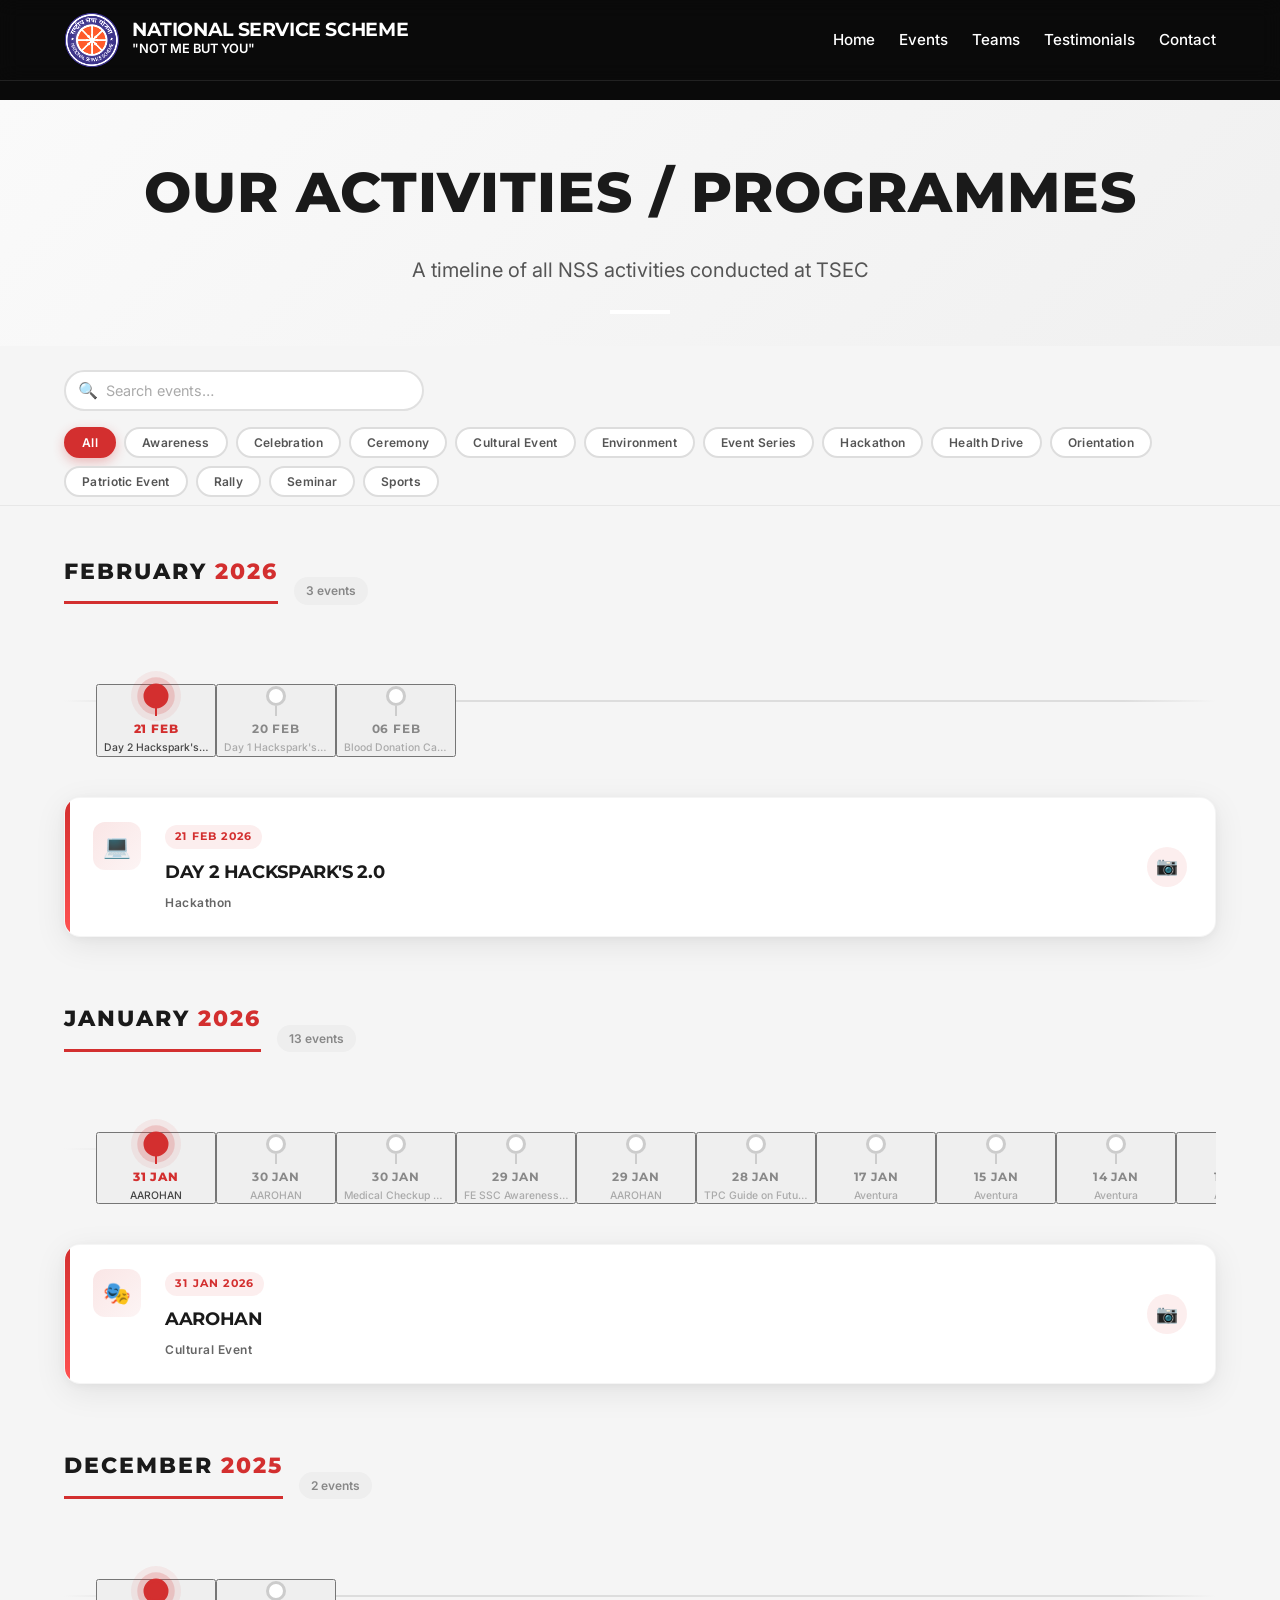
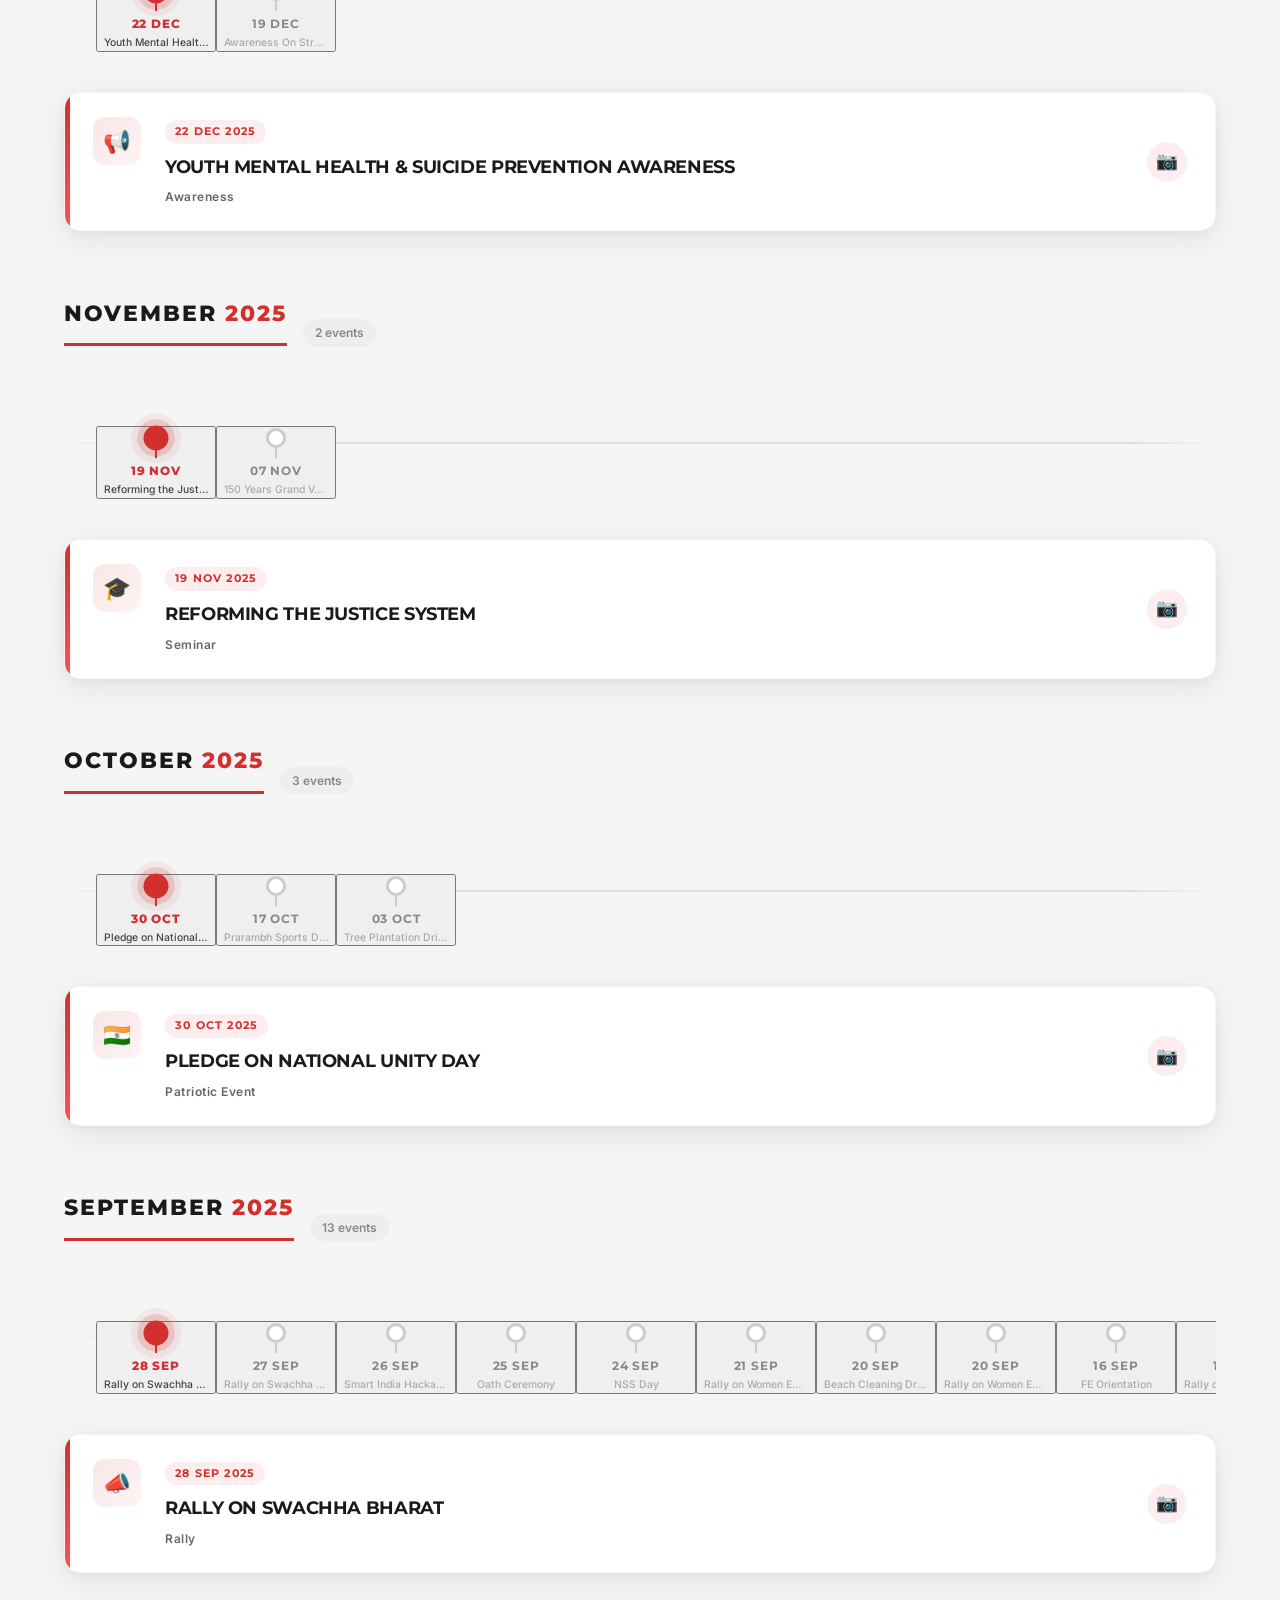
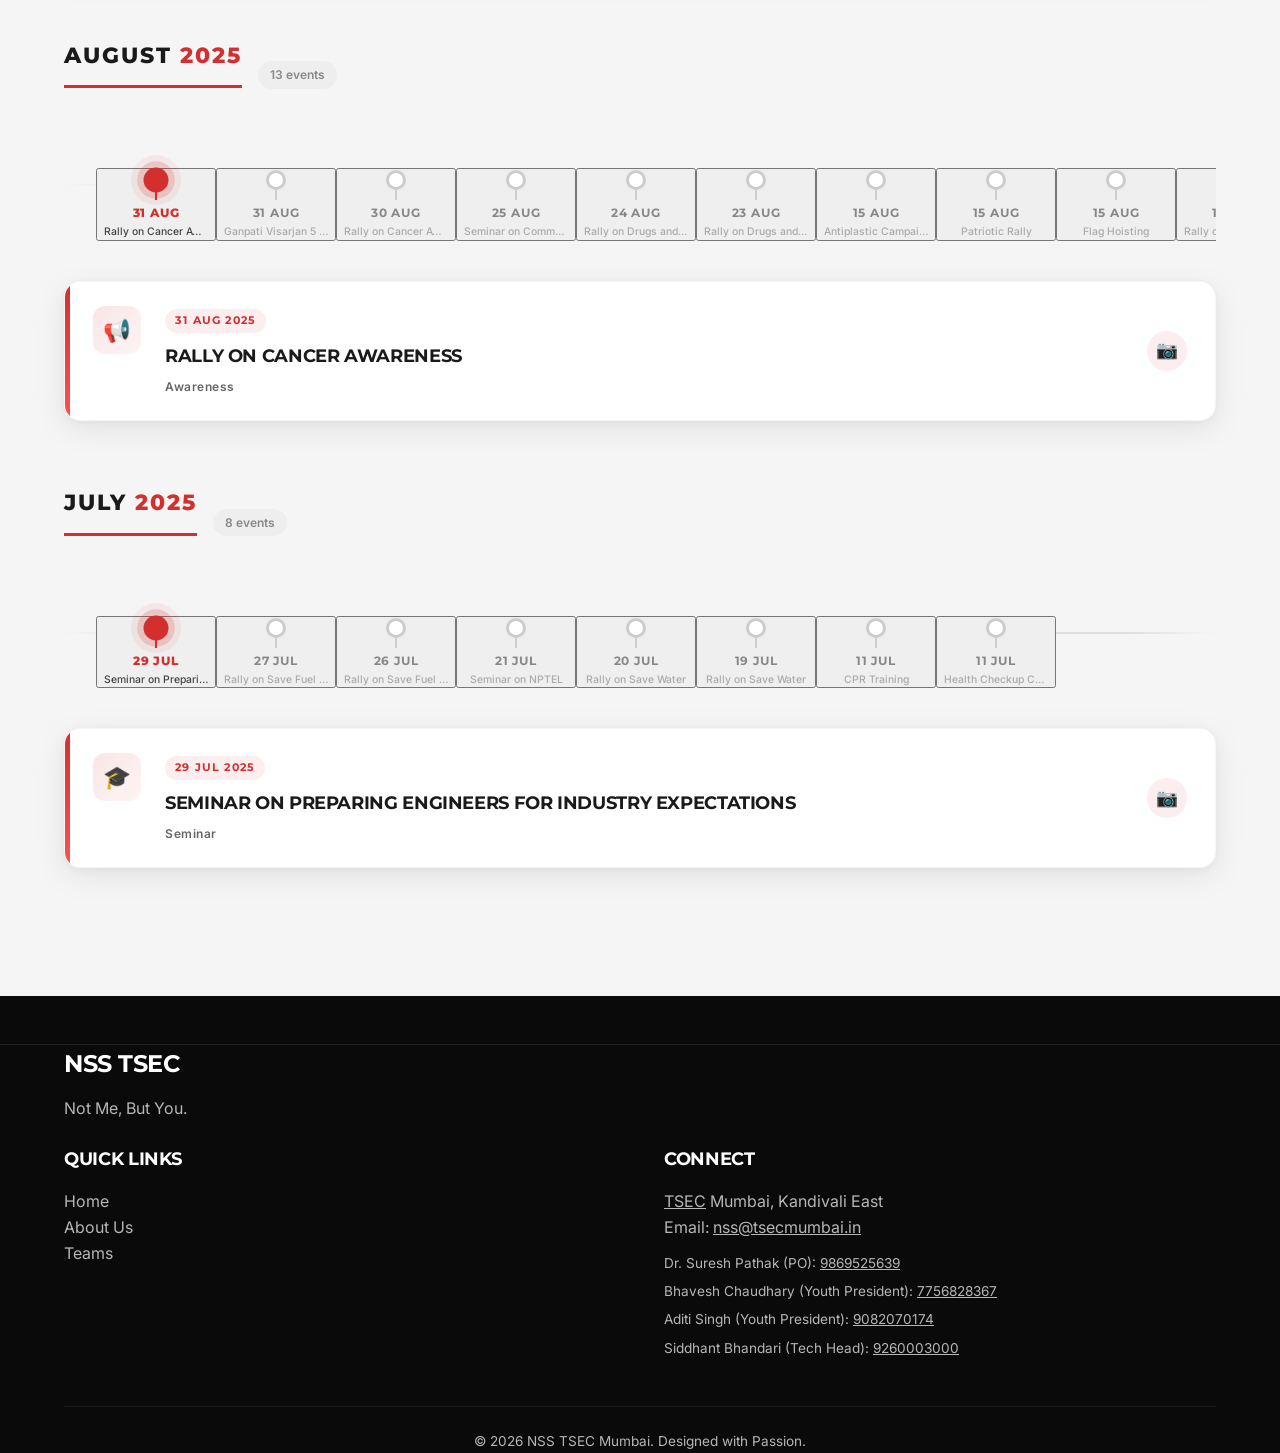
==== commit 4dc21ffa: "Add event photos, filter bar with search and category chips" ====
--- a/events.html
+++ b/events.html
@@ -56,6 +56,33 @@
       </div>
     </section>
     
+    <!-- Filter Bar -->
+    <section class="filter-bar-section" id="filter-bar">
+      <div class="container">
+        <div class="filter-bar">
+          <!-- Search Input -->
+          <div class="filter-search-wrap">
+            <span class="filter-search-icon" aria-hidden="true">🔍</span>
+            <input
+              type="search"
+              id="event-search"
+              class="filter-search-input"
+              placeholder="Search events…"
+              aria-label="Search events"
+              autocomplete="off"
+            />
+            <button class="filter-clear-btn" id="filter-clear" aria-label="Clear search" title="Clear" hidden>✕</button>
+          </div>
+          <!-- Category Chips -->
+          <div class="filter-chips" role="group" aria-label="Filter by category" id="filter-chips">
+            <button class="filter-chip is-active" data-tag="all" id="chip-all">All</button>
+          </div>
+        </div>
+        <!-- No results message -->
+        <p class="filter-no-results" id="filter-no-results" hidden>No events match your search.</p>
+      </div>
+    </section>
+
     <!-- Timeline Section (populated by events-timeline.js) -->
     <section id="timeline" class="timeline-section section-padding">
       <div class="container">
@@ -63,6 +90,7 @@
 
       </div>
     </section>
+
 
     <!-- Contact & Footer -->
     <footer id="contact" class="footer">
--- a/events-timeline.css
+++ b/events-timeline.css
@@ -42,6 +42,147 @@
   background: #f5f5f5;
   padding-bottom: 64px;
 }
+
+/* ═══════════════════════════════
+   FILTER BAR
+   ═══════════════════════════════ */
+.filter-bar-section {
+  background: #f5f5f5;
+  padding: 24px 0 8px;
+  position: sticky;
+  top: 72px;
+  z-index: 100;
+  border-bottom: 1px solid rgba(0,0,0,0.06);
+  backdrop-filter: blur(8px);
+  -webkit-backdrop-filter: blur(8px);
+}
+
+.filter-bar {
+  display: flex;
+  flex-wrap: wrap;
+  align-items: center;
+  gap: 16px;
+}
+
+/* Search input wrapper */
+.filter-search-wrap {
+  position: relative;
+  display: flex;
+  align-items: center;
+  flex: 1;
+  min-width: 220px;
+  max-width: 360px;
+}
+
+.filter-search-icon {
+  position: absolute;
+  left: 14px;
+  font-size: 1rem;
+  pointer-events: none;
+  line-height: 1;
+}
+
+.filter-search-input {
+  width: 100%;
+  padding: 10px 40px 10px 40px;
+  border: 2px solid #e0e0e0;
+  border-radius: 32px;
+  font-family: 'Inter', sans-serif;
+  font-size: 0.9rem;
+  color: #1a1a1a;
+  background: #fff;
+  outline: none;
+  transition: border-color 0.25s ease, box-shadow 0.25s ease;
+  -webkit-appearance: none;
+  appearance: none;
+}
+
+.filter-search-input:focus {
+  border-color: var(--primary-color, #d32f2f);
+  box-shadow: 0 0 0 4px rgba(211, 47, 47, 0.1);
+}
+
+.filter-search-input::placeholder {
+  color: #aaa;
+}
+
+/* Clear (✕) button inside search */
+.filter-clear-btn {
+  position: absolute;
+  right: 12px;
+  background: none;
+  border: none;
+  cursor: pointer;
+  color: #aaa;
+  font-size: 0.85rem;
+  line-height: 1;
+  padding: 4px;
+  border-radius: 50%;
+  transition: color 0.2s ease, background 0.2s ease;
+}
+
+.filter-clear-btn:hover {
+  color: var(--primary-color, #d32f2f);
+  background: rgba(211, 47, 47, 0.08);
+}
+
+/* Category chips */
+.filter-chips {
+  display: flex;
+  flex-wrap: wrap;
+  gap: 8px;
+}
+
+.filter-chip {
+  font-family: 'Inter', sans-serif;
+  font-size: 0.75rem;
+  font-weight: 600;
+  padding: 6px 16px;
+  border-radius: 20px;
+  border: 2px solid #ddd;
+  background: #fff;
+  color: #555;
+  cursor: pointer;
+  letter-spacing: 0.3px;
+  transition: border-color 0.2s ease, background 0.2s ease,
+              color 0.2s ease, transform 0.15s ease, box-shadow 0.2s ease;
+}
+
+.filter-chip:hover {
+  border-color: var(--primary-color, #d32f2f);
+  color: var(--primary-color, #d32f2f);
+  transform: translateY(-1px);
+}
+
+.filter-chip.is-active {
+  background: var(--primary-color, #d32f2f);
+  border-color: var(--primary-color, #d32f2f);
+  color: #fff;
+  box-shadow: 0 4px 12px rgba(211, 47, 47, 0.3);
+}
+
+/* No results */
+.filter-no-results {
+  font-family: 'Inter', sans-serif;
+  font-size: 0.95rem;
+  color: #888;
+  text-align: center;
+  padding: 32px 0 8px;
+  letter-spacing: 0.3px;
+}
+
+@media (max-width: 600px) {
+  .filter-bar {
+    flex-direction: column;
+    align-items: stretch;
+  }
+
+  .filter-search-wrap {
+    max-width: 100%;
+  }
+}
+
+
 
 /* ═══════════════════════════════
    MONTH BLOCK
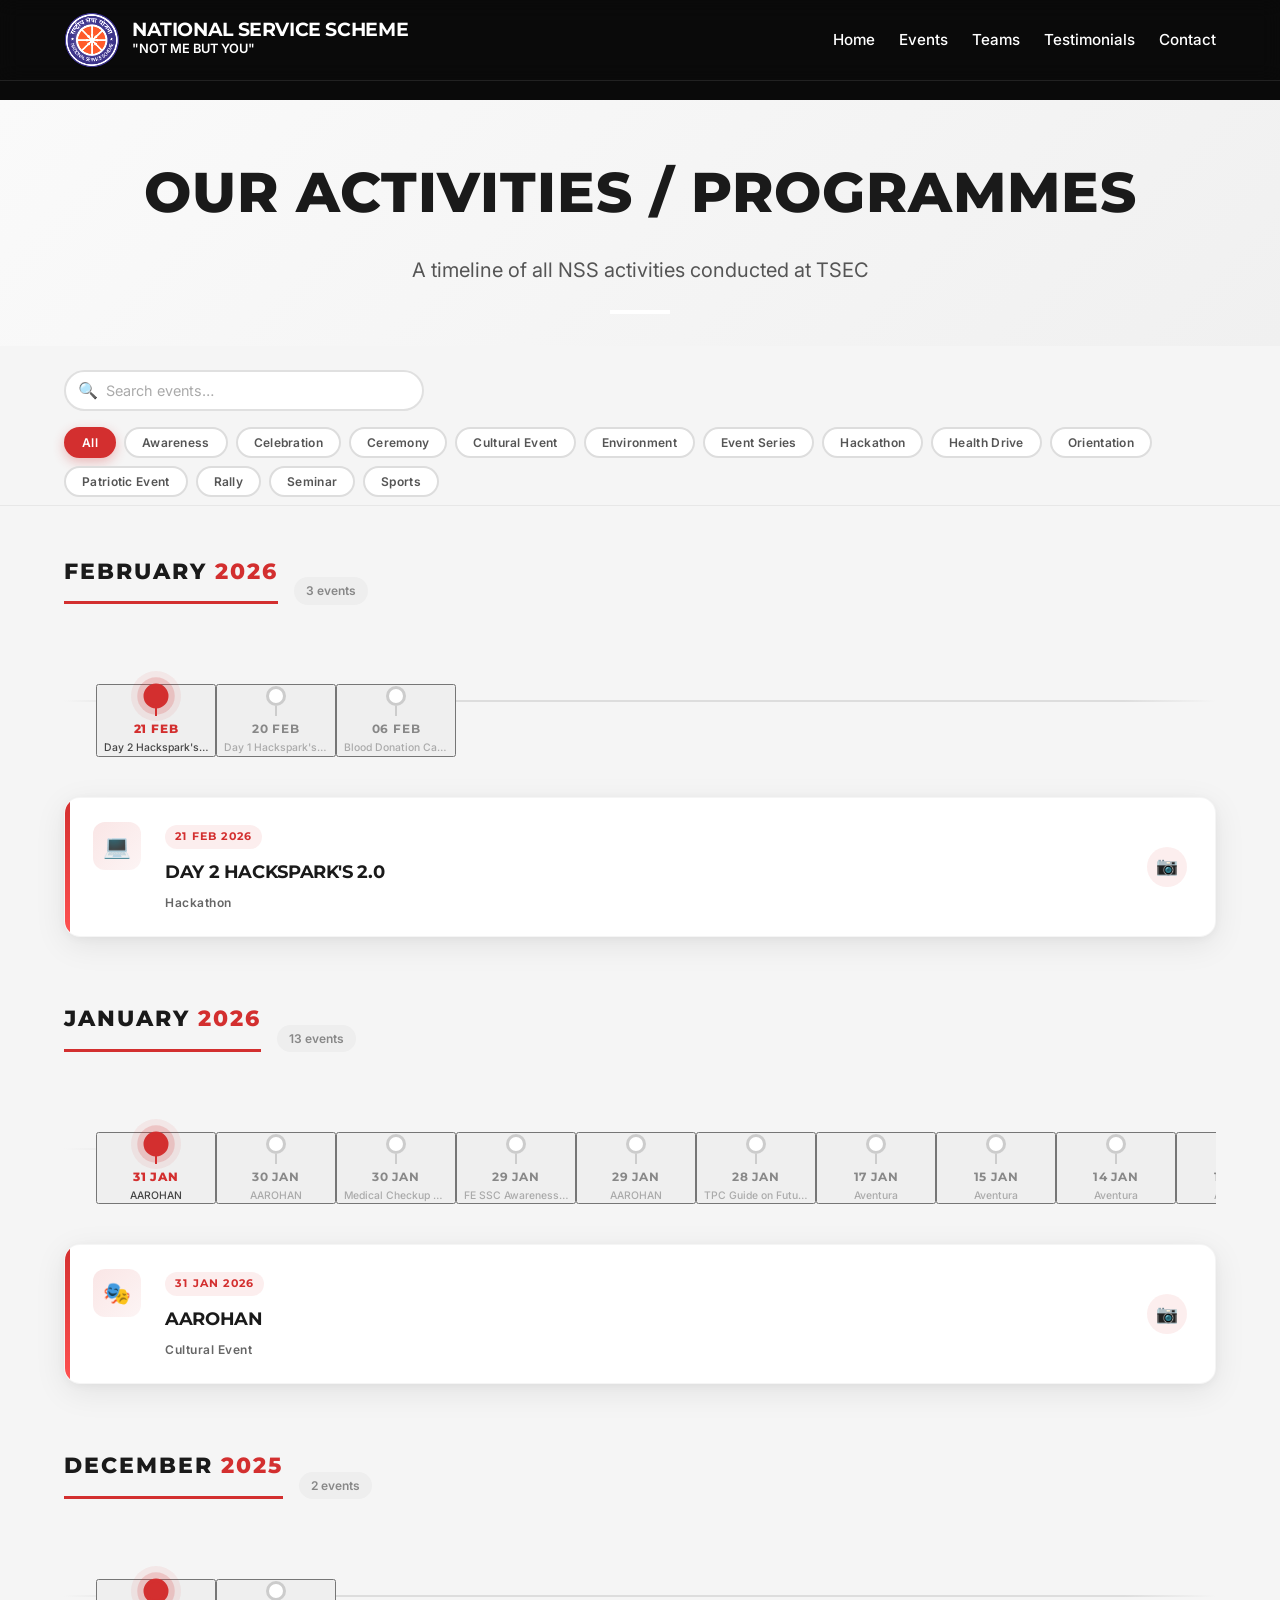
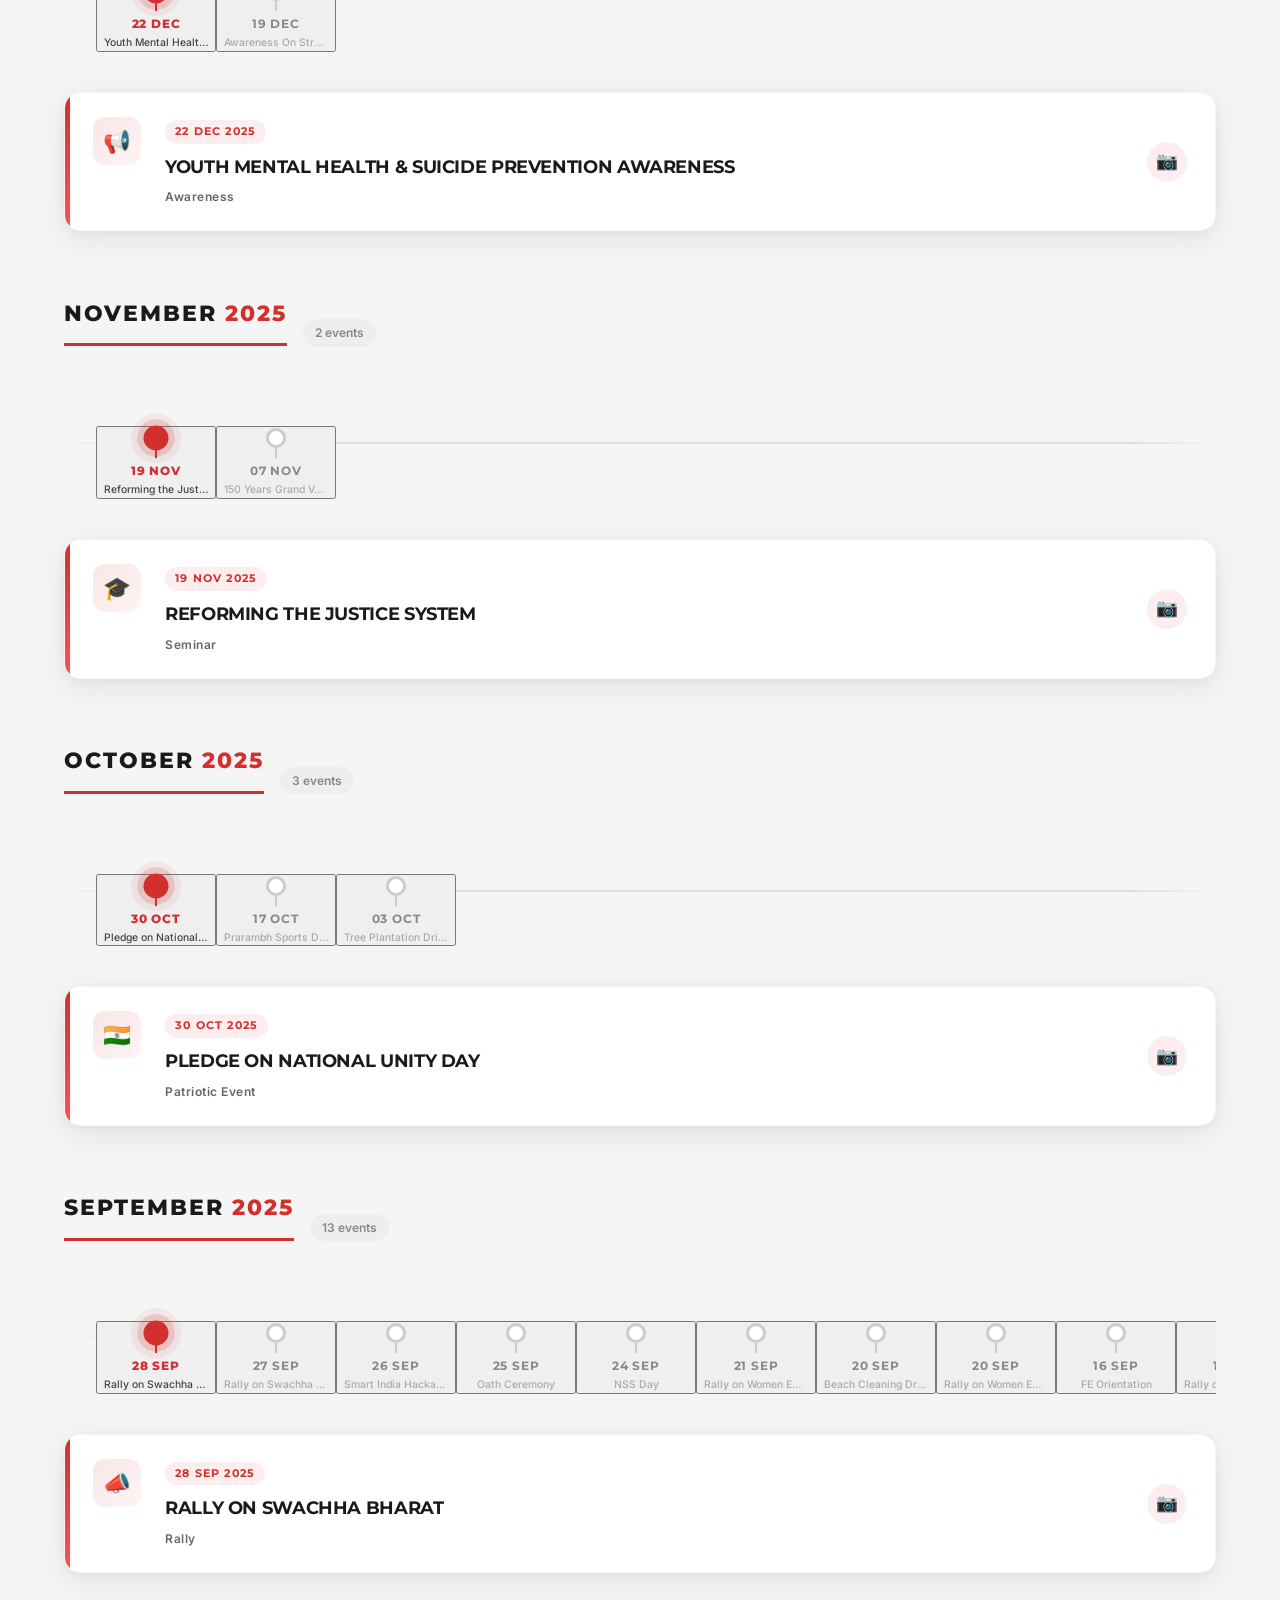
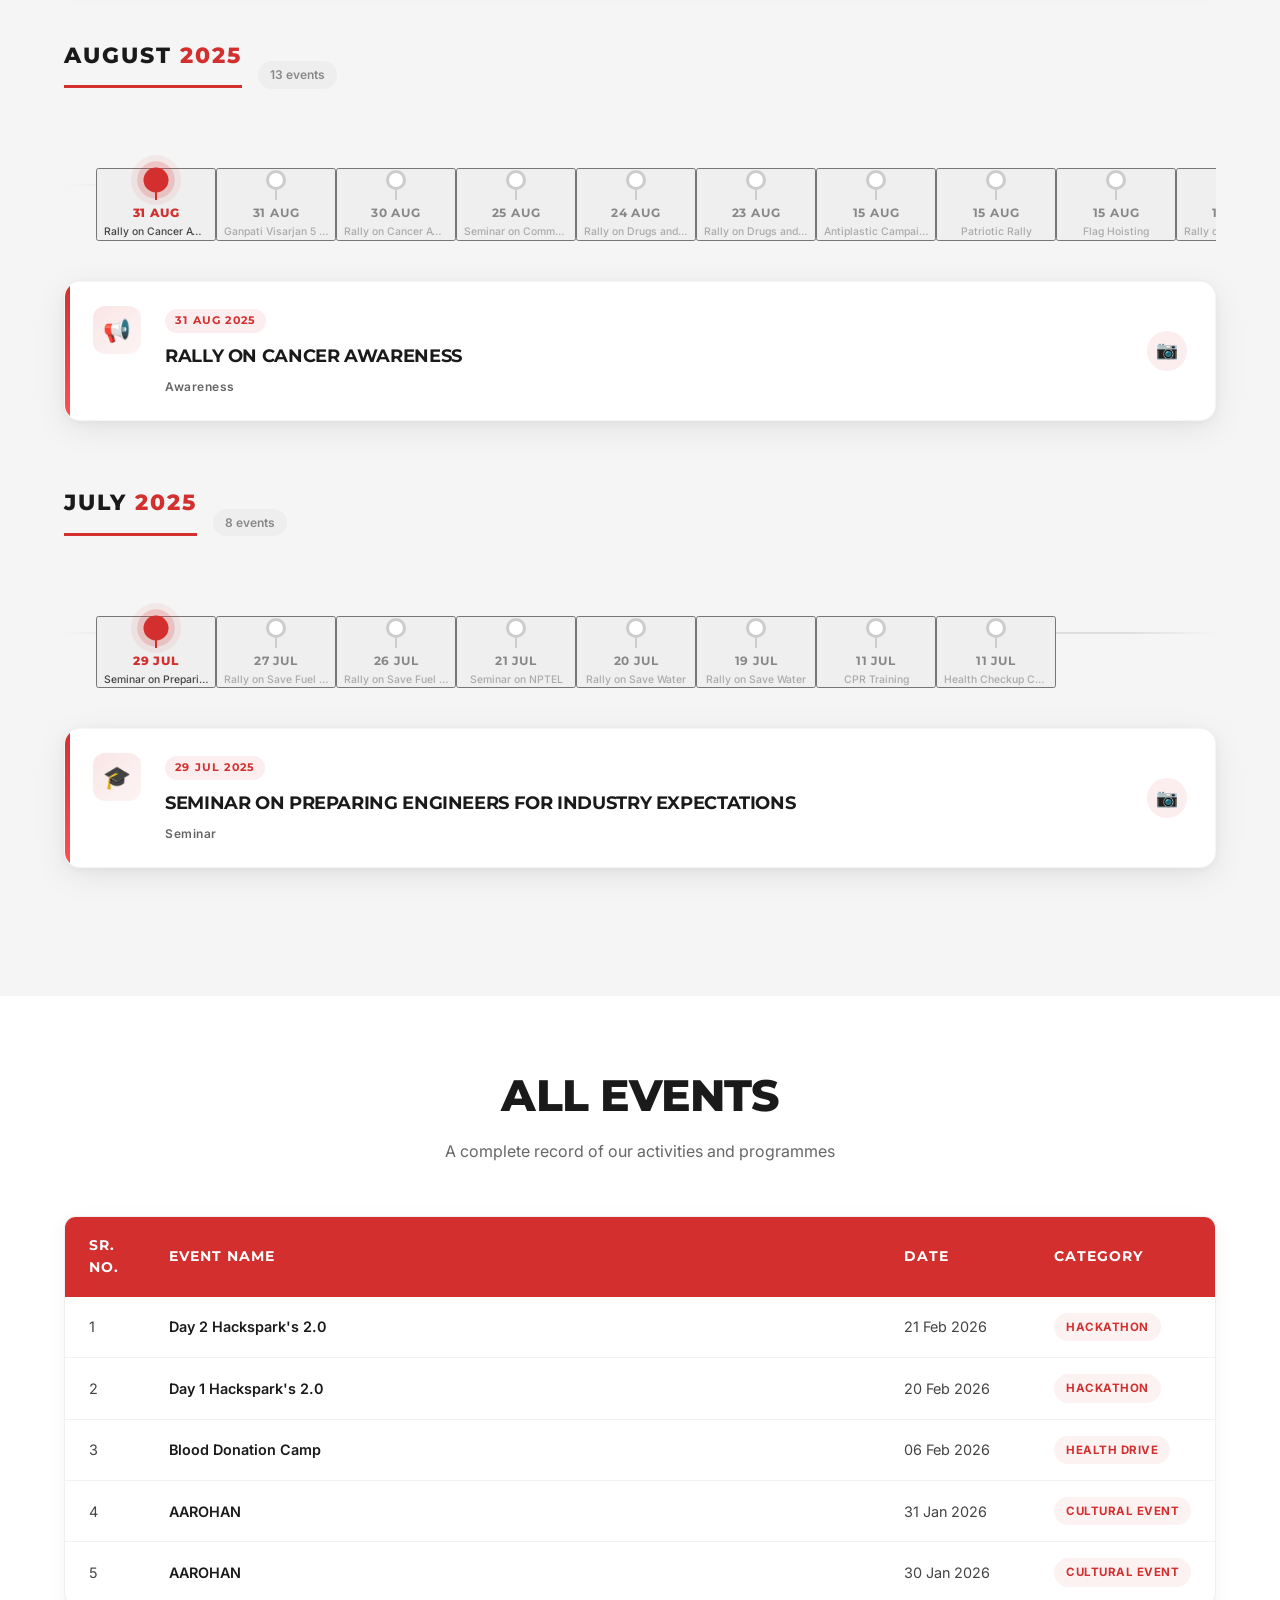
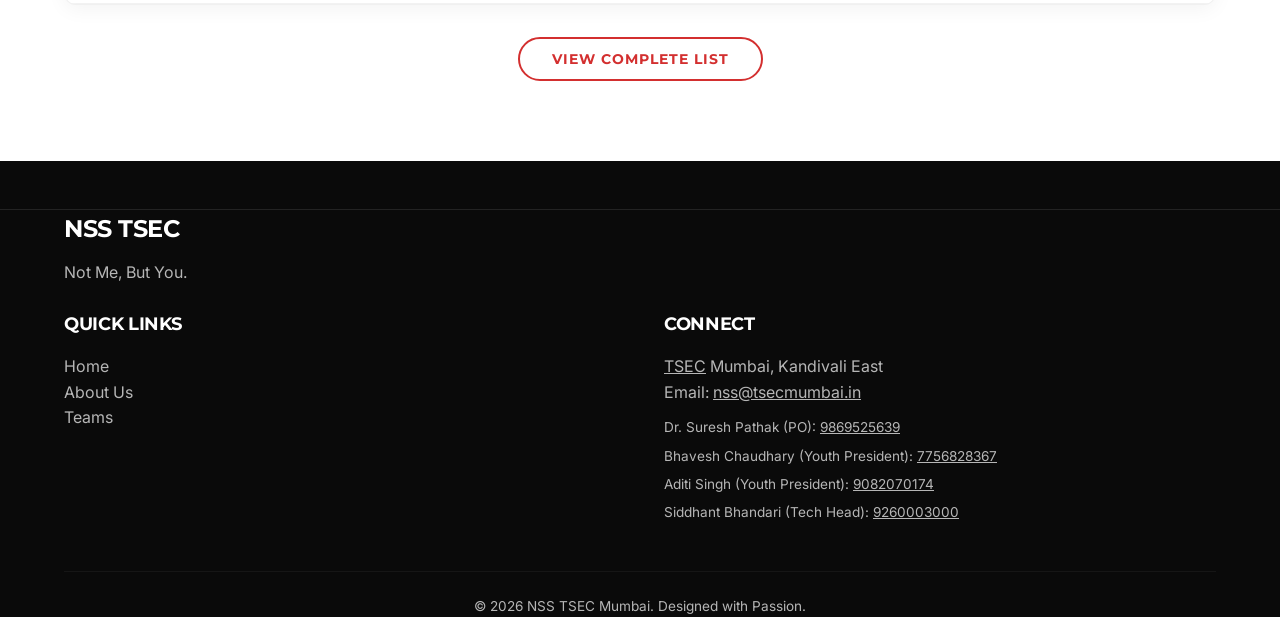
==== commit be34b3d9: "Add dynamic All Events summary table section sorted chronologically descending with collapse toggle" ====
--- a/events.html
+++ b/events.html
@@ -91,6 +91,34 @@
       </div>
     </section>
 
+    <!-- All Events Section -->
+    <section id="all-events-section" class="all-events-section section-padding">
+      <div class="container">
+        <h2 class="all-events-title">All Events</h2>
+        <p class="all-events-subtitle">A complete record of our activities and programmes</p>
+        <div class="divider" style="margin: 16px auto 32px;"></div>
+        
+        <div class="table-responsive-wrapper">
+          <table class="events-table" id="events-table">
+            <thead>
+              <tr>
+                <th scope="col" style="width: 80px;">SR. NO.</th>
+                <th scope="col">EVENT NAME</th>
+                <th scope="col" style="width: 150px;">DATE</th>
+                <th scope="col" style="width: 180px;">CATEGORY</th>
+              </tr>
+            </thead>
+            <tbody id="events-table-body">
+              <!-- Dynamically populated rows -->
+            </tbody>
+          </table>
+        </div>
+        
+        <div class="toggle-btn-container">
+          <button id="toggle-events-btn" class="view-complete-btn">VIEW COMPLETE LIST</button>
+        </div>
+      </div>
+    </section>
 
     <!-- Contact & Footer -->
     <footer id="contact" class="footer">
--- a/style.css
+++ b/style.css
@@ -293,8 +293,9 @@
 
 .who-we-are-text {
   font-family: 'Poppins', sans-serif;
-  font-size: 15px; /* Elegant, modern size as requested */
-  line-height: 1.75;
+  font-size: 1.05rem;
+  font-weight: 600;
+  line-height: 1.8;
   color: #555; /* Refined charcoal for less "heavy" feel */
   max-width: 720px; /* Optimized line length for readability */
   margin-bottom: 24px; /* Distinct paragraph spacing */
@@ -337,8 +338,9 @@
 
 .objectives-text {
   font-family: 'Poppins', sans-serif;
-  font-size: 15px;
-  line-height: 1.75;
+  font-size: 1.05rem;
+  font-weight: 600;
+  line-height: 1.8;
   color: #555;
   max-width: 800px;
   margin: 0 auto 32px; /* Centered alignment for subtitle */
@@ -1084,4 +1086,4 @@
     grid-template-columns: 1fr;
     gap: var(--s-6);
   }
-}+}
--- a/events-timeline.css
+++ b/events-timeline.css
@@ -622,3 +622,153 @@
     transform: scale(1);
   }
 }
+
+/* ═══════════════════════════════
+   ALL EVENTS TABLE SECTION
+   ═══════════════════════════════ */
+.all-events-section {
+  background: #ffffff;
+  padding-top: 64px;
+  padding-bottom: 80px;
+}
+
+.all-events-title {
+  font-family: 'Montserrat', sans-serif;
+  font-size: clamp(2rem, 4vw, 2.75rem);
+  font-weight: 800;
+  color: #1a1a1a;
+  text-align: center;
+  text-transform: uppercase;
+  margin-bottom: 8px;
+}
+
+.all-events-subtitle {
+  font-family: 'Inter', sans-serif;
+  font-size: 1rem;
+  color: #666;
+  text-align: center;
+}
+
+.table-responsive-wrapper {
+  overflow-x: auto;
+  border-radius: 12px;
+  box-shadow: 0 4px 20px rgba(0, 0, 0, 0.05);
+  border: 1px solid rgba(0, 0, 0, 0.06);
+  background: #ffffff;
+  margin-bottom: 32px;
+}
+
+.events-table {
+  width: 100%;
+  border-collapse: collapse;
+  text-align: left;
+  font-family: 'Inter', sans-serif;
+}
+
+.events-table th {
+  background: var(--primary-color, #d32f2f);
+  color: #ffffff;
+  font-family: 'Montserrat', sans-serif;
+  font-size: 0.85rem;
+  font-weight: 700;
+  text-transform: uppercase;
+  letter-spacing: 1px;
+  padding: 18px 24px;
+}
+
+.events-table td {
+  padding: 16px 24px;
+  border-bottom: 1px solid rgba(0, 0, 0, 0.05);
+  font-size: 0.9rem;
+  color: #444;
+  vertical-align: middle;
+}
+
+.events-table tbody tr {
+  transition: background 0.25s ease;
+}
+
+.events-table tbody tr:hover {
+  background: rgba(211, 47, 47, 0.02);
+}
+
+/* Event Name Clickable Trigger */
+.table-event-link {
+  font-weight: 600;
+  color: #1a1a1a;
+  text-decoration: none;
+  border: none;
+  background: none;
+  padding: 0;
+  text-align: left;
+  font-family: inherit;
+  font-size: inherit;
+}
+
+.table-event-link.has-photo {
+  cursor: pointer;
+}
+
+.table-event-link.has-photo:hover {
+  color: var(--primary-color, #d32f2f);
+}
+
+.table-event-link .photo-indicator {
+  margin-left: 8px;
+  font-size: 0.95rem;
+  display: inline-block;
+  opacity: 0.6;
+  transition: transform 0.2s ease, opacity 0.2s ease;
+}
+
+.table-event-link.has-photo:hover .photo-indicator {
+  opacity: 1;
+  transform: scale(1.15);
+}
+
+/* Category Badge in Table */
+.table-cat-badge {
+  display: inline-block;
+  padding: 5px 12px;
+  font-size: 0.72rem;
+  font-weight: 700;
+  border-radius: 20px;
+  text-transform: uppercase;
+  letter-spacing: 0.5px;
+  background: rgba(211, 47, 47, 0.06);
+  color: var(--primary-color, #d32f2f);
+  white-space: nowrap;
+}
+
+/* Toggle button styling */
+.toggle-btn-container {
+  display: flex;
+  justify-content: center;
+}
+
+.view-complete-btn {
+  background: transparent;
+  color: var(--primary-color, #d32f2f);
+  border: 2px solid var(--primary-color, #d32f2f);
+  padding: 12px 32px;
+  border-radius: 30px;
+  font-family: 'Montserrat', sans-serif;
+  font-weight: 700;
+  font-size: 0.85rem;
+  letter-spacing: 1px;
+  text-transform: uppercase;
+  cursor: pointer;
+  transition: background 0.3s ease, color 0.3s ease, transform 0.2s ease, box-shadow 0.3s ease;
+}
+
+.view-complete-btn:hover {
+  background: var(--primary-color, #d32f2f);
+  color: #ffffff;
+  transform: translateY(-2px);
+  box-shadow: 0 4px 15px rgba(211, 47, 47, 0.2);
+}
+
+.view-complete-btn:active {
+  transform: translateY(0);
+}
+
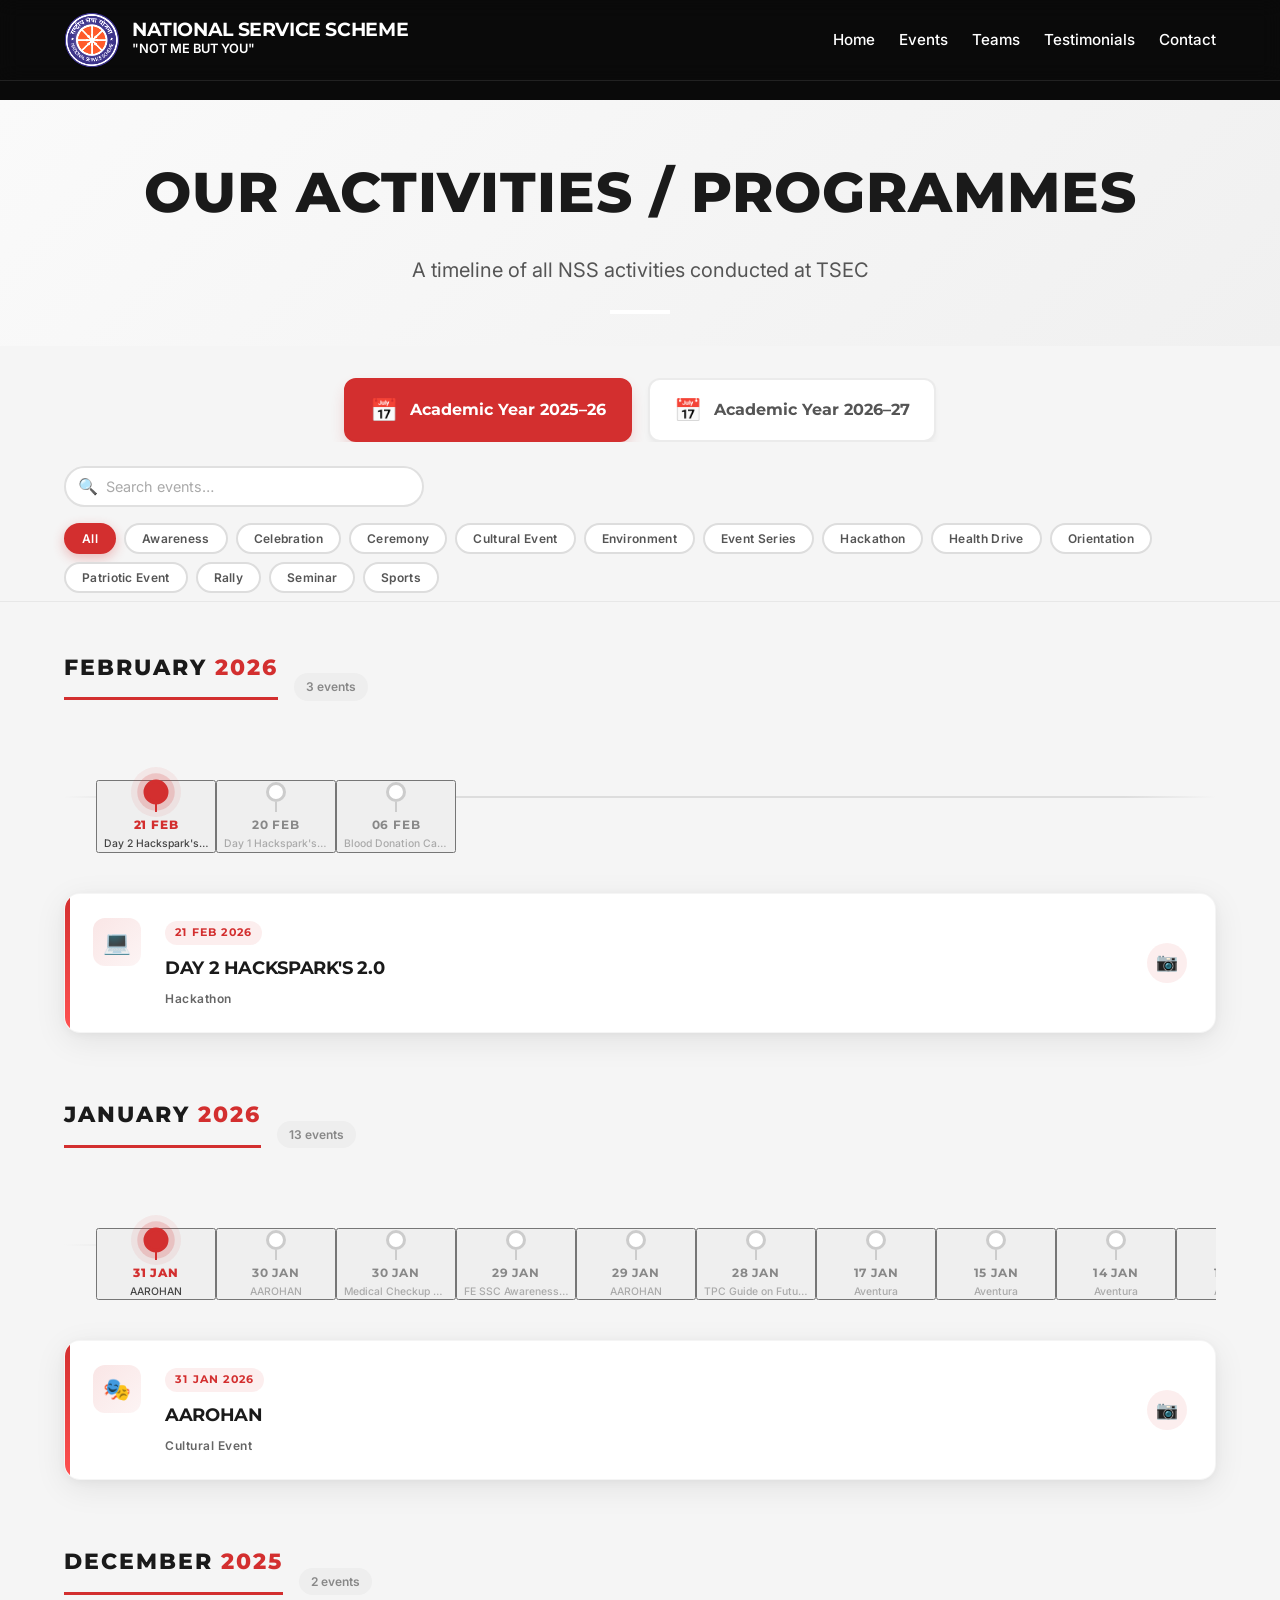
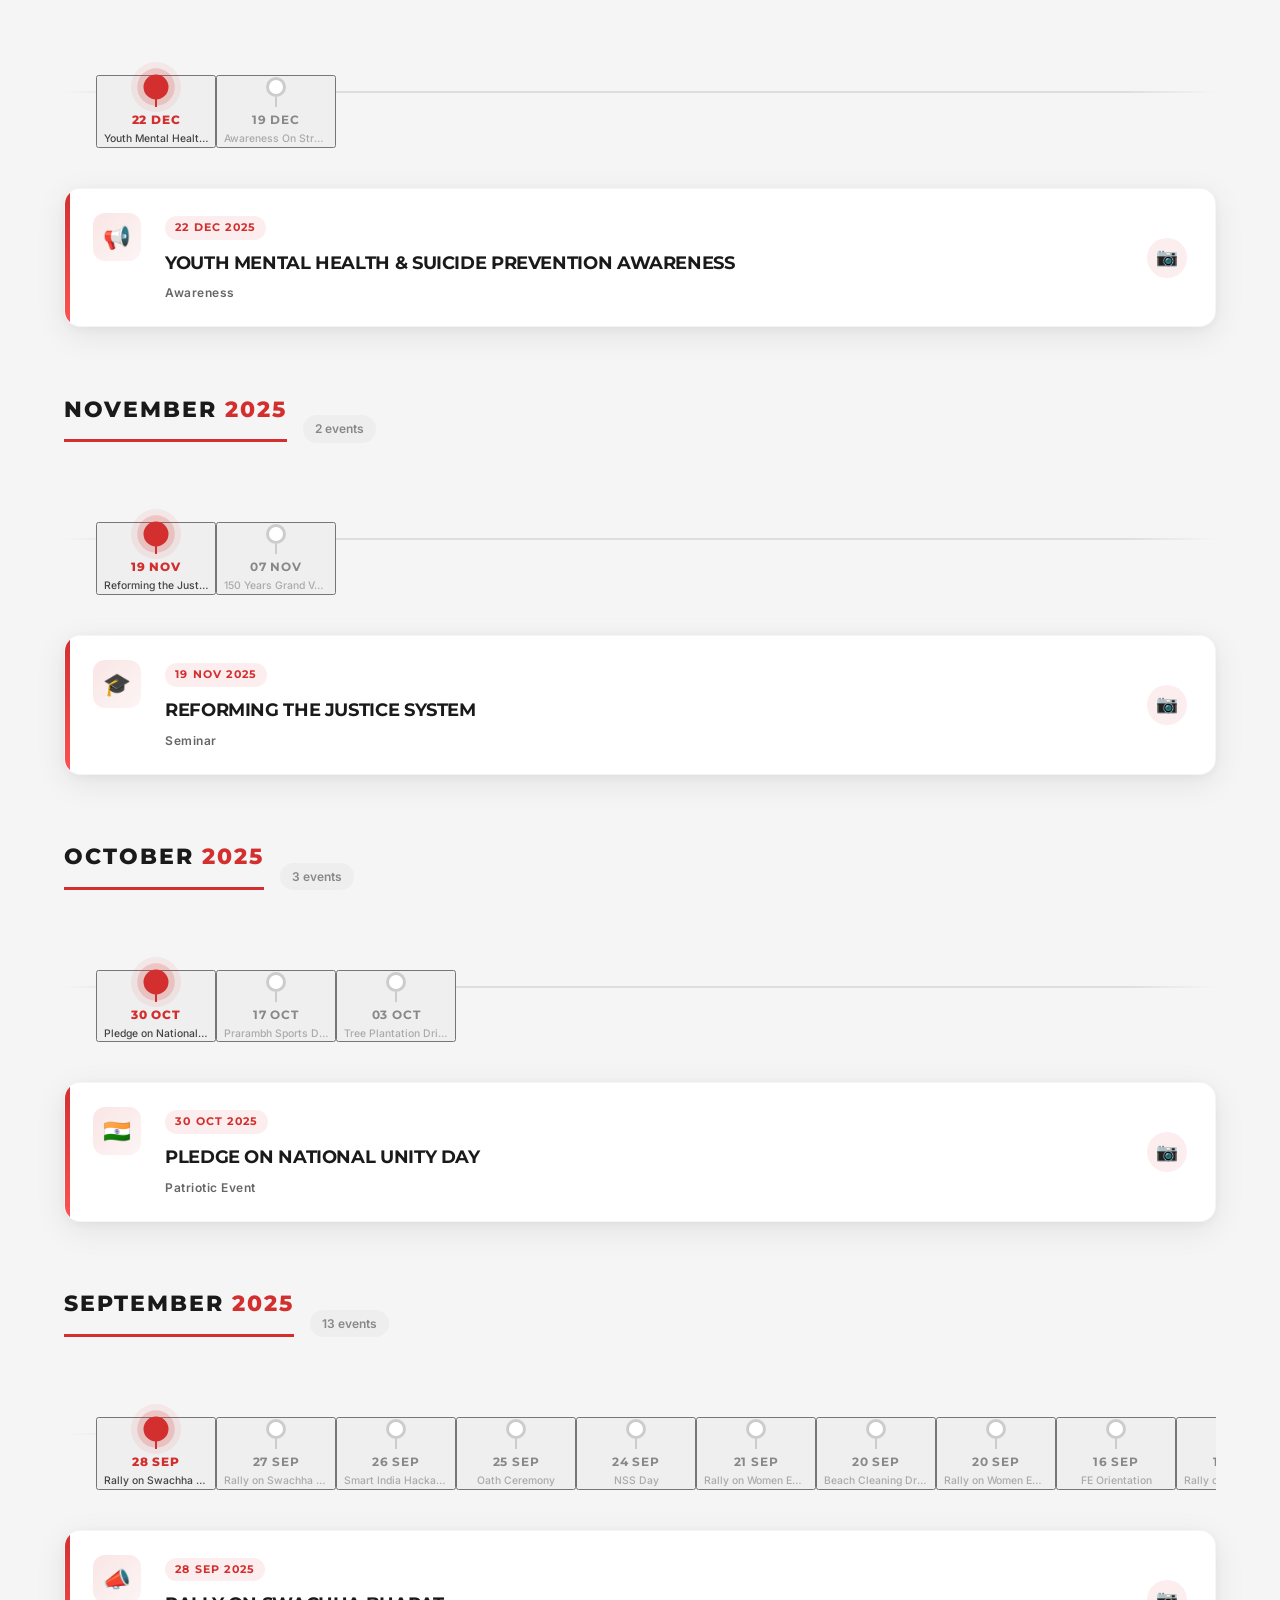
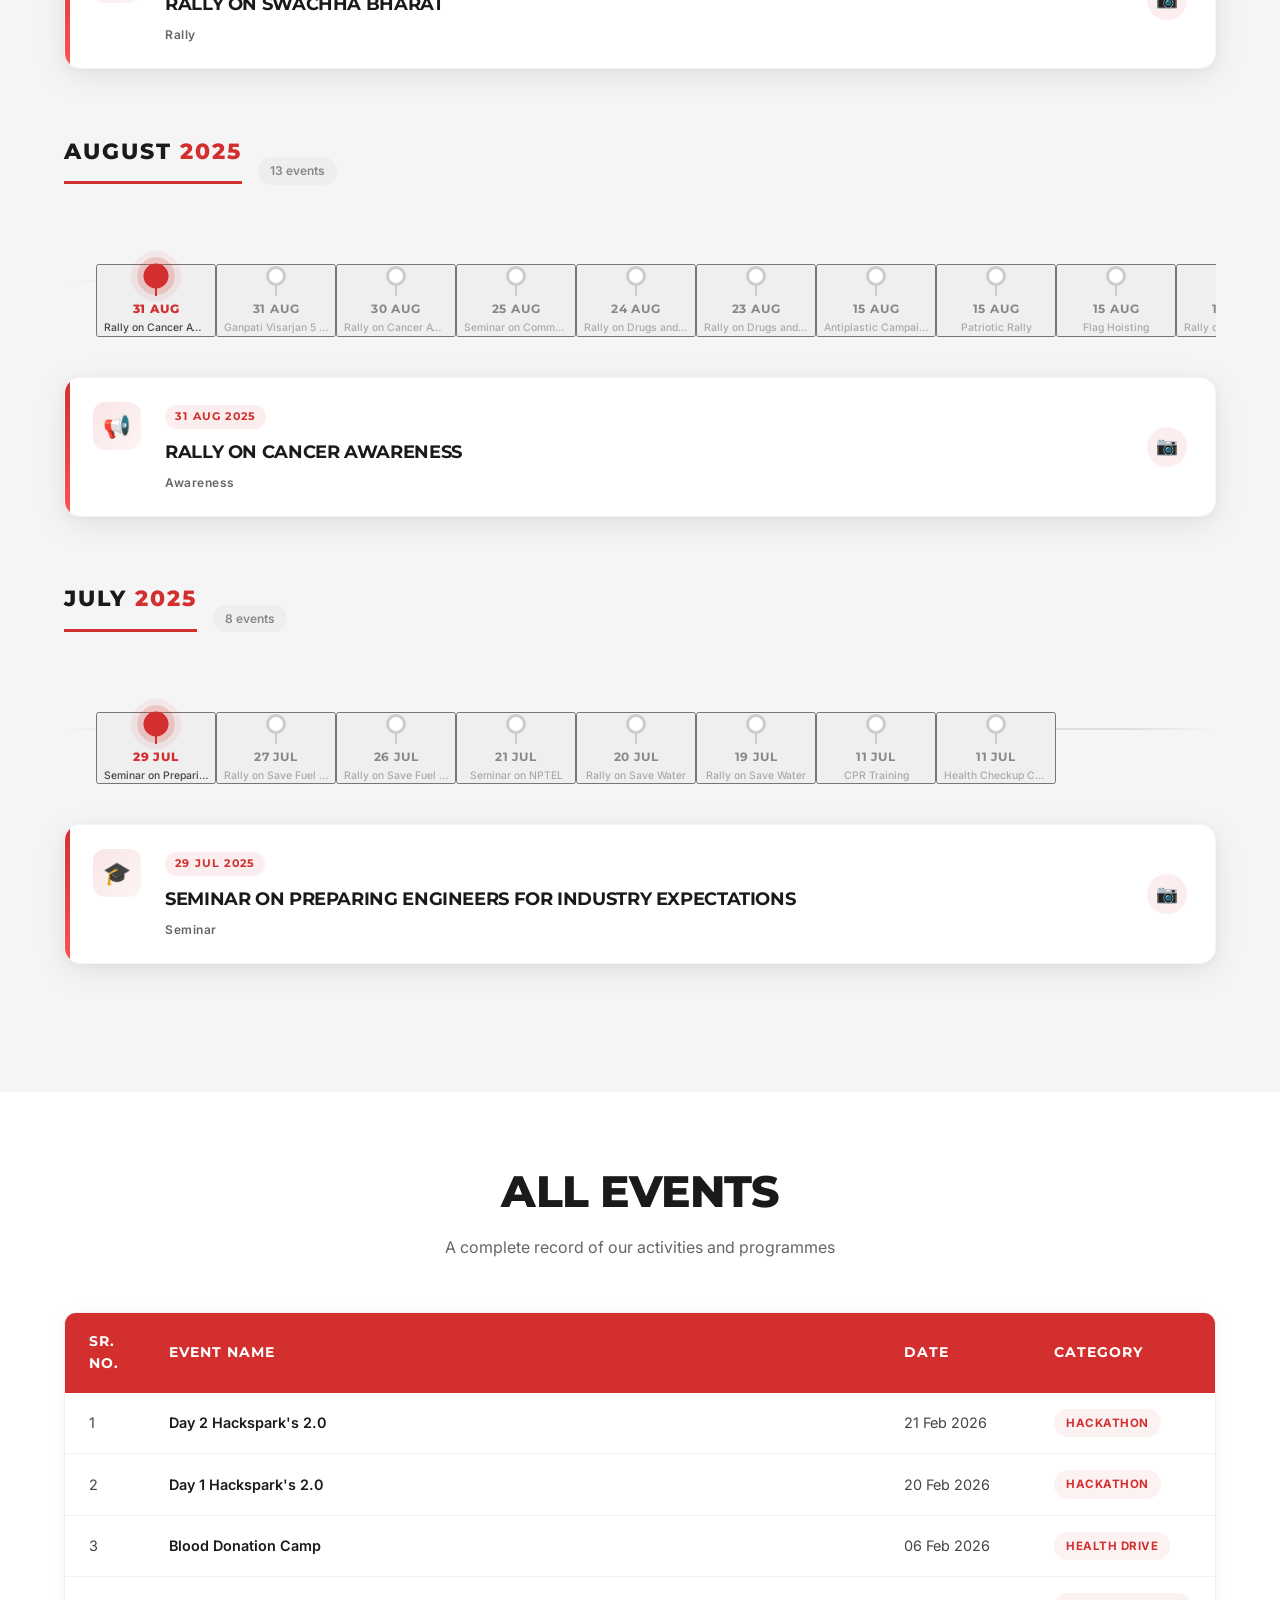
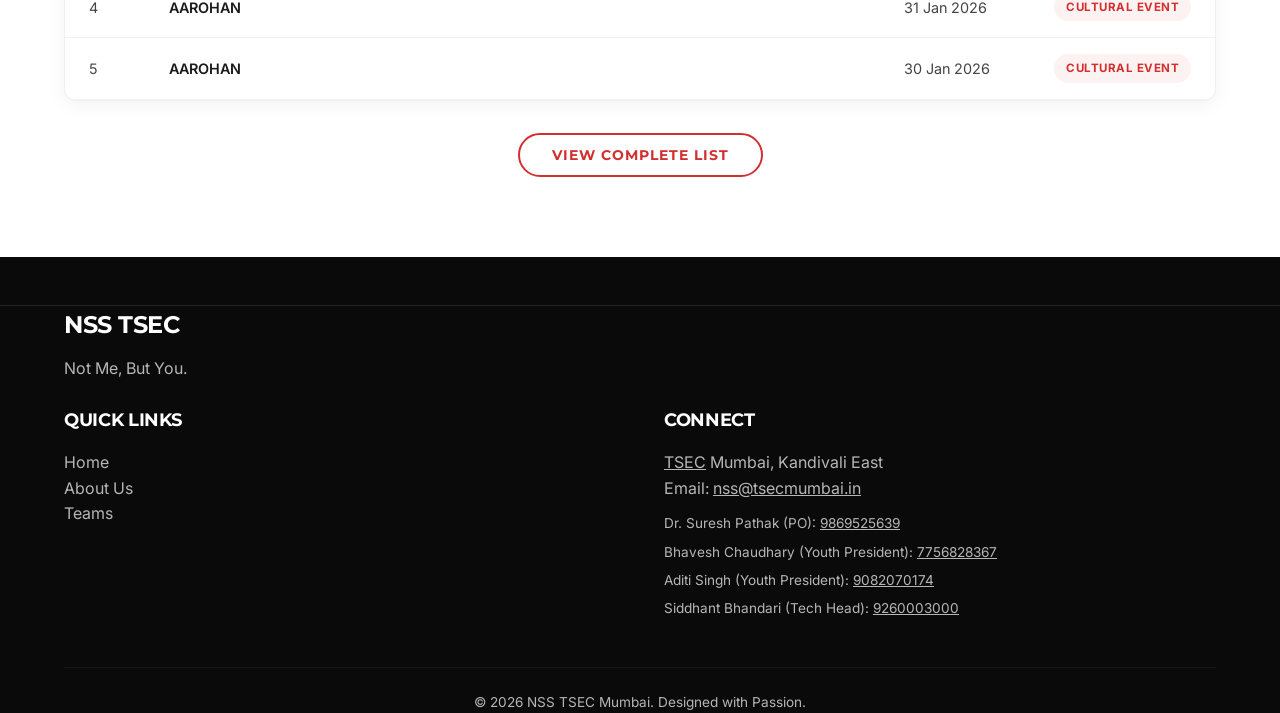
==== commit 19a01e42: "Add 2026-27 events and dynamic timeline rendering" ====
--- a/events.html
+++ b/events.html
@@ -53,6 +53,19 @@
         <h2 class="timeline-hero-title">Our Activities / Programmes</h2>
         <p class="timeline-hero-subtitle">A timeline of all NSS activities conducted at TSEC</p>
         <div class="divider" style="margin: 24px auto 0;"></div>
+      </div>
+    </section>
+    <!-- Academic Year Selector -->
+    <section class="academic-year-selector section-padding" style="padding-bottom: 0; padding-top: 32px;">
+      <div class="container">
+        <div class="year-tabs-container">
+          <button class="year-tab is-active" data-year="2025-26">
+            <span class="year-icon" aria-hidden="true">📅</span> Academic Year 2025–26
+          </button>
+          <button class="year-tab" data-year="2026-27">
+            <span class="year-icon" aria-hidden="true">📅</span> Academic Year 2026–27
+          </button>
+        </div>
       </div>
     </section>
     
--- a/events-timeline.css
+++ b/events-timeline.css
@@ -33,6 +33,68 @@
   line-height: 1.6;
   opacity: 0;
   transform: translateY(20px);
+}
+
+/* ═══════════════════════════════
+   ACADEMIC YEAR SELECTOR
+   ═══════════════════════════════ */
+.academic-year-selector {
+  background: #f5f5f5;
+}
+
+.year-tabs-container {
+  display: flex;
+  justify-content: center;
+  gap: 16px;
+  flex-wrap: wrap;
+}
+
+.year-tab {
+  font-family: 'Montserrat', sans-serif;
+  font-size: 1rem;
+  font-weight: 700;
+  color: #555;
+  background: #fff;
+  border: 2px solid rgba(0, 0, 0, 0.08);
+  border-radius: 12px;
+  padding: 16px 24px;
+  cursor: pointer;
+  display: flex;
+  align-items: center;
+  gap: 12px;
+  transition: all 0.3s ease;
+  box-shadow: 0 4px 6px -1px rgba(0, 0, 0, 0.05);
+}
+
+.year-tab:hover {
+  transform: translateY(-2px);
+  border-color: rgba(211, 47, 47, 0.3);
+  box-shadow: 0 6px 12px -2px rgba(211, 47, 47, 0.1);
+}
+
+.year-tab.is-active {
+  background: var(--primary-color, #d32f2f);
+  color: #fff;
+  border-color: var(--primary-color, #d32f2f);
+  box-shadow: 0 8px 16px -4px rgba(211, 47, 47, 0.3);
+}
+
+.year-tab .year-icon {
+  font-size: 1.4rem;
+}
+
+.year-content {
+  display: none;
+}
+
+.year-content.is-active {
+  display: block;
+  animation: fadeIn 0.4s ease;
+}
+
+@keyframes fadeIn {
+  from { opacity: 0; transform: translateY(10px); }
+  to { opacity: 1; transform: translateY(0); }
 }
 
 /* ═══════════════════════════════
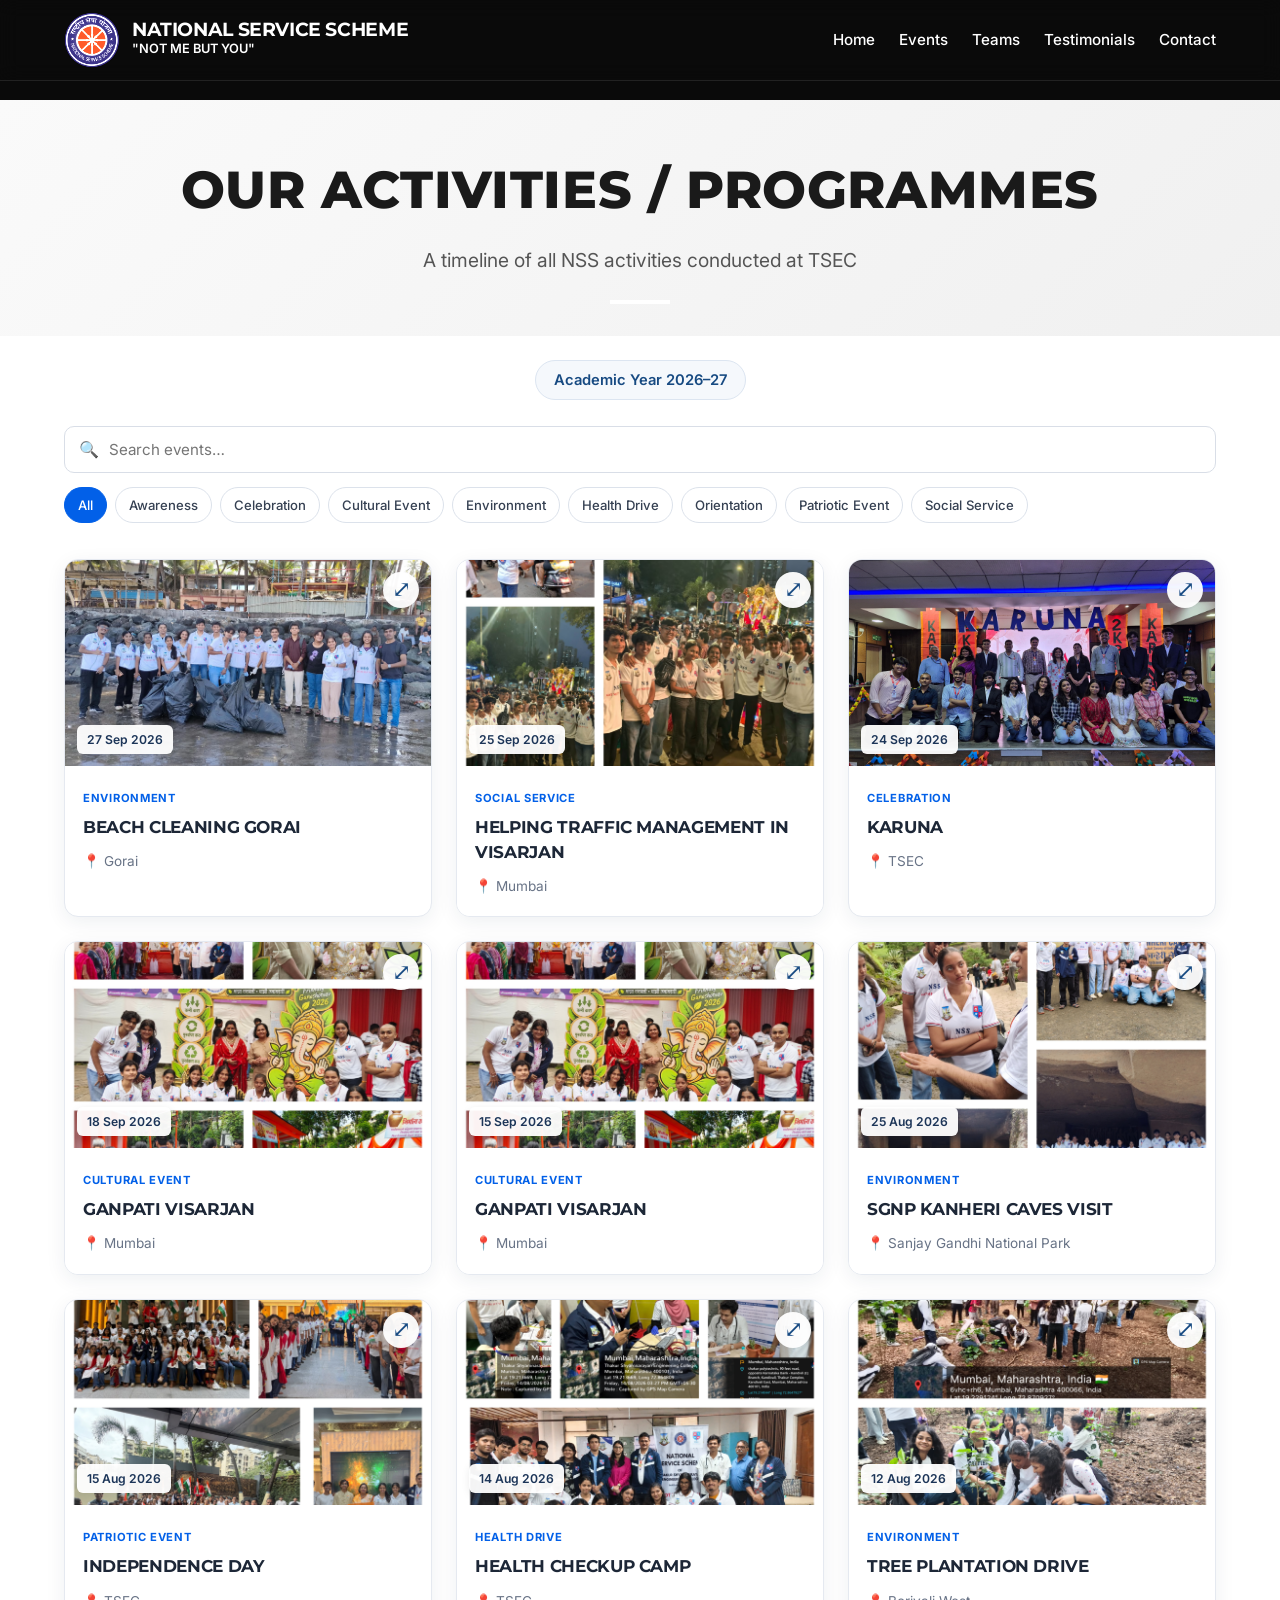
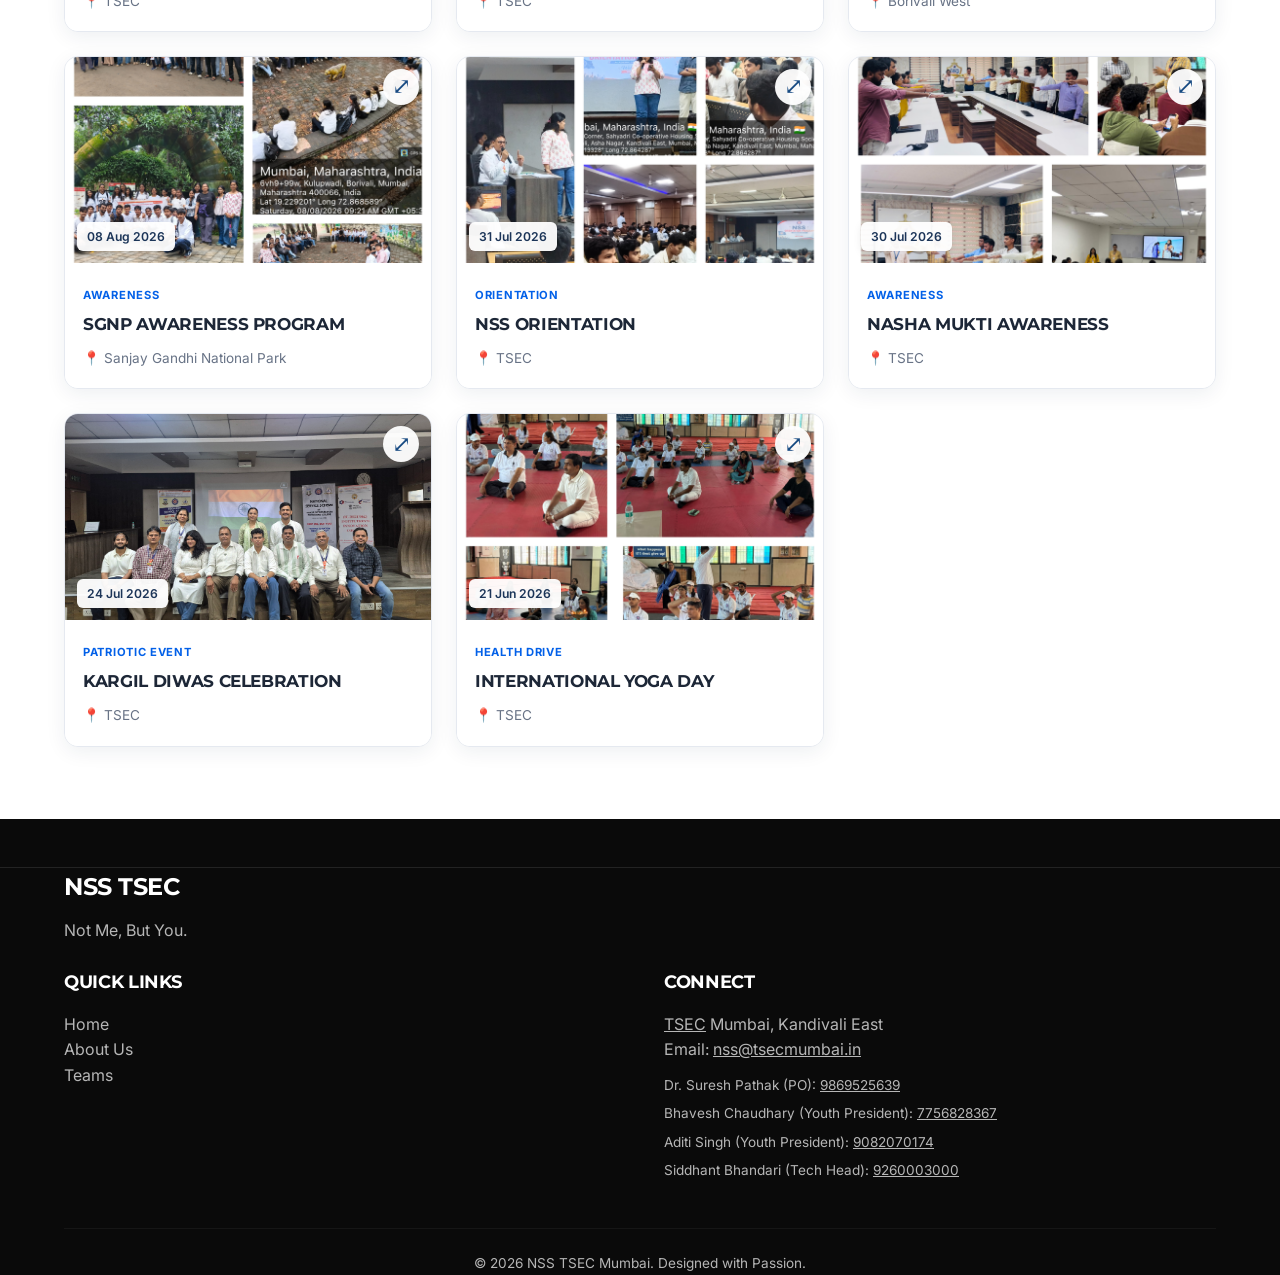
==== commit 4a6ea9fd: "Enhanced event html Removed the academic year selector and all events section. Updated the layout to" ====
--- a/events.html
+++ b/events.html
@@ -55,81 +55,32 @@
         <div class="divider" style="margin: 24px auto 0;"></div>
       </div>
     </section>
-    <!-- Academic Year Selector -->
-    <section class="academic-year-selector section-padding" style="padding-bottom: 0; padding-top: 32px;">
-      <div class="container">
-        <div class="year-tabs-container">
-          <button class="year-tab is-active" data-year="2025-26">
-            <span class="year-icon" aria-hidden="true">📅</span> Academic Year 2025–26
-          </button>
-          <button class="year-tab" data-year="2026-27">
-            <span class="year-icon" aria-hidden="true">📅</span> Academic Year 2026–27
-          </button>
-        </div>
-      </div>
+    <!-- Academic year is fixed to 2026–27; only the card-grid layout is shown. -->
+    <section class="academic-year-label" aria-label="Academic year">
+      <div class="container"><span>Academic Year 2026–27</span></div>
     </section>
-    
-    <!-- Filter Bar -->
+
+    <!-- Search and category filters for the event card grid -->
     <section class="filter-bar-section" id="filter-bar">
       <div class="container">
         <div class="filter-bar">
-          <!-- Search Input -->
           <div class="filter-search-wrap">
             <span class="filter-search-icon" aria-hidden="true">🔍</span>
-            <input
-              type="search"
-              id="event-search"
-              class="filter-search-input"
-              placeholder="Search events…"
-              aria-label="Search events"
-              autocomplete="off"
-            />
+            <input type="search" id="event-search" class="filter-search-input" placeholder="Search events…" aria-label="Search events" autocomplete="off" />
             <button class="filter-clear-btn" id="filter-clear" aria-label="Clear search" title="Clear" hidden>✕</button>
           </div>
-          <!-- Category Chips -->
           <div class="filter-chips" role="group" aria-label="Filter by category" id="filter-chips">
             <button class="filter-chip is-active" data-tag="all" id="chip-all">All</button>
           </div>
         </div>
-        <!-- No results message -->
         <p class="filter-no-results" id="filter-no-results" hidden>No events match your search.</p>
       </div>
     </section>
 
-    <!-- Timeline Section (populated by events-timeline.js) -->
-    <section id="timeline" class="timeline-section section-padding">
+    <!-- Option 4: event cards only -->
+    <section id="timeline" class="events-grid-section section-padding" aria-label="Events for academic year 2026–27">
       <div class="container">
-        <!-- Month blocks are injected here by events-timeline.js -->
-
-      </div>
-    </section>
-
-    <!-- All Events Section -->
-    <section id="all-events-section" class="all-events-section section-padding">
-      <div class="container">
-        <h2 class="all-events-title">All Events</h2>
-        <p class="all-events-subtitle">A complete record of our activities and programmes</p>
-        <div class="divider" style="margin: 16px auto 32px;"></div>
-        
-        <div class="table-responsive-wrapper">
-          <table class="events-table" id="events-table">
-            <thead>
-              <tr>
-                <th scope="col" style="width: 80px;">SR. NO.</th>
-                <th scope="col">EVENT NAME</th>
-                <th scope="col" style="width: 150px;">DATE</th>
-                <th scope="col" style="width: 180px;">CATEGORY</th>
-              </tr>
-            </thead>
-            <tbody id="events-table-body">
-              <!-- Dynamically populated rows -->
-            </tbody>
-          </table>
-        </div>
-        
-        <div class="toggle-btn-container">
-          <button id="toggle-events-btn" class="view-complete-btn">VIEW COMPLETE LIST</button>
-        </div>
+        <div class="events-grid" id="events-grid"></div>
       </div>
     </section>
 
--- a/style.css
+++ b/style.css
@@ -599,6 +599,30 @@
   }
 }
 
+.five-frame-grid {
+  display: flex !important;
+  flex-wrap: nowrap !important;
+  gap: var(--s-4);
+  justify-content: center;
+}
+
+.five-frame-grid .team-card {
+  flex: 1 1 20%;
+  min-width: 0;
+}
+
+@media (max-width: 768px) {
+  .five-frame-grid {
+    overflow-x: auto;
+    justify-content: flex-start;
+    padding-bottom: var(--s-4);
+  }
+
+  .five-frame-grid .team-card {
+    flex: 0 0 240px;
+  }
+}
+
 @media (max-width: 1200px) {
   .team-grid {
     grid-template-columns: repeat(2, 1fr);
@@ -717,40 +741,125 @@
   letter-spacing: 1px;
 }
 
-/* Council Marquee Styles */
-.council-marquee-wrapper {
-  width: 100%;
+/* ═══════════════════════════════
+   UPGRADED HORIZONTAL COUNCIL & SLIDESHOW
+   ═══════════════════════════════ */
+.council-upgraded-section {
+  position: relative;
+  background: radial-gradient(circle at center, #ffffff 0%, #f7f7f9 100%);
+  padding: 64px var(--s-6);
+  border-radius: 24px;
+  box-shadow: 0 10px 45px rgba(0, 0, 0, 0.04);
   overflow: hidden;
-  padding: var(--s-8) 0;
+  margin-top: 64px;
+}
+
+/* Horizontal Leadership Row */
+.leadership-row {
+  display: flex;
+  justify-content: center;
+  align-items: stretch;
+  gap: 20px;
+  max-width: 100%;
+  margin: 40px auto 16px;
+  flex-wrap: nowrap;
+  overflow-x: auto;
+  padding-bottom: 16px;
+}
+
+/* Premium Highlighted Card Design for Leaders */
+.leader-card-large {
+  flex: 1 1 260px; /* Flexible width */
+  min-width: 180px; /* Can shrink on smaller screens */
+  max-width: 280px;
+  /* Override basic opacity/transform to ensure static visibility */
+  opacity: 1 !important;
+  transform: none !important;
+  transition: transform 0.5s cubic-bezier(0.25, 1, 0.33, 1),
+              box-shadow 0.5s cubic-bezier(0.25, 1, 0.33, 1),
+              border-color 0.5s cubic-bezier(0.25, 1, 0.33, 1) !important;
+}
+
+.leader-card-large .team-card-inner {
+  border: 2px solid rgba(211, 47, 47, 0.15);
+  box-shadow: 0 12px 36px rgba(211, 47, 47, 0.06);
+  aspect-ratio: 3/4;
+}
+
+.leader-card-large:hover {
+  transform: translateY(-8px) scale(1.03) !important;
+}
+
+.leader-card-large:hover .team-card-inner {
+  border-color: var(--nss-red, #d32f2f);
+  box-shadow: 0 20px 45px rgba(211, 47, 47, 0.15);
+}
+
+.leader-card-large .team-info h4 {
+  font-size: 1.35rem; /* Noticeably larger name */
+  font-weight: 800;
+  color: #1a1a1a;
+  letter-spacing: 0.5px;
+}
+
+.leader-card-large .team-info p {
+  color: #1a1a1a; /* Black for visibility */
+  font-weight: 800;
+  font-size: 0.75rem;
+  letter-spacing: 1.5px;
+  margin-top: 4px;
+}
+
+/* Slideshow / Carousel Container */
+.marquee-slideshow-container {
+  overflow: hidden;
+  width: 100%;
+  margin: 40px 0 0;
+  padding: 16px 0;
+  position: relative;
   cursor: grab;
 }
 
-.council-marquee-wrapper:active {
+.marquee-slideshow-container:active {
   cursor: grabbing;
 }
 
-.council-grid {
-  display: flex !important;
-  flex-wrap: nowrap !important;
-  width: fit-content;
-  gap: var(--s-6);
-}
-
-.council-grid .team-card {
-  flex: 0 0 280px;
-  /* Consistent card width for marquee */
-  perspective: none;
-  /* Disable 3D tilt for marquee to keep it smooth */
-}
-
-.council-grid .team-card-inner {
-  transform: none !important;
-  box-shadow: 0 10px 20px rgba(0, 0, 0, 0.1);
-}
-
-.council-grid .team-card:hover {
-  transform: scale(1.05);
-  /* Individual zoom remains */
+.marquee-slideshow-track {
+  display: flex;
+  gap: 24px;
+  width: max-content;
+}
+
+/* Slideshow Cards (Regular Size) */
+.slide-card {
+  flex: 0 0 260px; /* Keep regular card size */
+  width: 260px;
+  opacity: 1 !important;
+  transform: scale(1) !important;
+  text-align: center;
+}
+
+.slide-card .team-card-inner {
+  aspect-ratio: 3/4;
+}
+
+/* Responsiveness */
+@media (max-width: 900px) {
+  .leadership-row {
+    gap: 20px;
+  }
+}
+
+@media (max-width: 600px) {
+  .leadership-row {
+    flex-direction: column;
+    align-items: center;
+  }
+
+  .leader-card-large {
+    width: 100%;
+    max-width: 280px;
+  }
 }
 
 /* Section Styling */
@@ -832,6 +941,89 @@
 .team-member:hover .member-img {
   transform: scale(1.05);
   box-shadow: 0 0 30px rgba(211, 47, 47, 0.2);
+}
+
+/* Core Committee Table Styling */
+.core-committee-section {
+  padding: 60px 16px 80px;
+  background-color: #f4f4f6; /* Matches the light background */
+}
+
+.table-container {
+  max-width: 900px;
+  margin: 0 auto;
+  background: #ffffff;
+  border-radius: 12px;
+  box-shadow: 0 8px 32px rgba(0, 0, 0, 0.08);
+  overflow: hidden;
+  border: 1px solid rgba(0, 0, 0, 0.05);
+}
+
+.core-committee-table {
+  width: 100%;
+  border-collapse: collapse;
+  text-align: left;
+}
+
+.core-committee-table th {
+  background-color: #0b1c3c; /* Navy blue */
+  color: #ffffff;
+  font-weight: 700;
+  padding: 18px 24px;
+  font-size: 1.05rem;
+  letter-spacing: 1px;
+  text-transform: uppercase;
+  border-bottom: 4px solid var(--nss-red, #d32f2f); /* Red highlight */
+}
+
+.core-committee-table td {
+  padding: 16px 24px;
+  color: #333333;
+  border-bottom: 1px solid #eaeaea;
+  font-size: 1rem;
+  transition: background-color 0.3s ease;
+}
+
+.core-committee-table tbody tr {
+  transition: all 0.2s ease;
+}
+
+.core-committee-table tbody tr:hover:not(.table-divider) {
+  background-color: #f8f9fc;
+  transform: translateY(-1px);
+  box-shadow: 0 4px 12px rgba(0, 0, 0, 0.03);
+}
+
+.core-member td {
+  font-weight: 600;
+  color: #111111;
+  background-color: #fafbfc;
+}
+
+.core-member td:nth-child(2) {
+  color: #111111;
+  font-weight: 700;
+}
+
+.table-divider td {
+  background-color: #f1f4f8;
+  color: #4a5568;
+  font-size: 0.85rem;
+  font-weight: 800;
+  text-align: center;
+  letter-spacing: 2px;
+  padding: 14px;
+  text-transform: uppercase;
+  border-bottom: 1px solid #dcdfe4;
+  border-top: 1px solid #dcdfe4;
+}
+
+@media (max-width: 600px) {
+  .core-committee-table th, 
+  .core-committee-table td {
+    padding: 12px 16px;
+    font-size: 0.95rem;
+  }
 }
 
 /* Footer Styling */
--- a/events-timeline.css
+++ b/events-timeline.css
@@ -1,836 +1,52 @@
-/*
-  NSS TSEC Mumbai — Events Timeline Stylesheet
-  Horizontal Calendar Strip Design
-  8px Grid System · CSS Variables · Reduced-Motion Safe
-*/
+/* NSS TSEC Mumbai — Events page only. Shared site styles are not modified. */
+.timeline-hero { text-align:center; padding:48px 0 32px; background:linear-gradient(135deg,#fafafa 0%,#f0f0f0 100%); }
+.timeline-hero-title { font-family:'Montserrat',sans-serif; font-size:clamp(2rem,5vw,3.25rem); font-weight:800; color:#1a1a1a; letter-spacing:.6px; text-transform:uppercase; margin:0 0 14px; }
+.timeline-hero-subtitle { font-family:'Inter',sans-serif; font-size:clamp(1rem,2vw,1.2rem); color:#555; line-height:1.6; margin:0; }
+.academic-year-label { padding:24px 0 8px; background:#fff; text-align:center; }
+.academic-year-label span { display:inline-block; padding:10px 18px; border:1px solid #dce5f1; border-radius:999px; background:#f5f8fc; color:#174a82; font:600 .92rem 'Inter',sans-serif; }
+.filter-bar-section { padding:18px 0 8px; background:#fff; }
+.filter-bar { display:flex; flex-wrap:wrap; align-items:center; gap:14px; }
+.filter-search-wrap { display:flex; align-items:center; gap:10px; flex:1 1 260px; min-width:0; padding:0 14px; border:1px solid #d9dee7; border-radius:10px; background:#fff; }
+.filter-search-icon { font-size:1rem; }
+.filter-search-input { width:100%; min-width:0; border:0; outline:0; padding:13px 0; color:#172033; background:transparent; font:400 .95rem 'Inter',sans-serif; }
+.filter-clear-btn { border:0; background:transparent; color:#596579; cursor:pointer; font-size:1.1rem; }
+.filter-chips { display:flex; flex-wrap:wrap; gap:8px; }
+.filter-chip { padding:9px 13px; border:1px solid #dce2eb; border-radius:999px; background:#fff; color:#354052; cursor:pointer; font:500 .82rem 'Inter',sans-serif; transition:background .2s,border-color .2s,color .2s; }
+.filter-chip:hover,.filter-chip.is-active { color:#fff; background:#0260e8; border-color:#0260e8; }
+.filter-no-results { margin:20px 0 0; color:#687386; text-align:center; font:400 .95rem 'Inter',sans-serif; }
+.events-grid-section { padding:28px 0 72px; }
+.events-grid { display:grid; grid-template-columns:repeat(3,minmax(0,1fr)); gap:24px; align-items:stretch; }
+.event-card { min-width:0; overflow:hidden; border:1px solid #e5e9f0; border-radius:14px; background:#fff; box-shadow:0 5px 20px rgba(20,38,66,.07); transition:transform .22s ease,box-shadow .22s ease; }
+.event-card:hover { transform:translateY(-4px); box-shadow:0 12px 28px rgba(20,38,66,.12); }
+.event-card-media { position:relative; width:100%; aspect-ratio:16/9; overflow:hidden; background:#e9eef5; }
+.event-card-image { display:block; width:100%; height:100%; object-fit:cover; object-position:center; }
+.event-card-media.image-unavailable { background:linear-gradient(135deg,#edf2f8,#dfe7f1); }
+.event-card-media.image-unavailable::after { content:'NSS TSEC'; position:absolute; inset:0; display:grid; place-items:center; color:#7d8ba0; font:700 1.05rem 'Montserrat',sans-serif; letter-spacing:2px; }
+.event-card-date { position:absolute; left:12px; bottom:12px; max-width:calc(100% - 58px); padding:7px 10px; border-radius:6px; background:rgba(255,255,255,.95); color:#1c3558; font:600 .76rem 'Inter',sans-serif; box-shadow:0 2px 8px rgba(0,0,0,.08); }
+.event-card-zoom { position:absolute; top:12px; right:12px; width:36px; height:36px; display:grid; place-items:center; border:0; border-radius:50%; background:rgba(255,255,255,.95); color:#174a82; cursor:pointer; font-size:1.45rem; line-height:1; }
+.event-card-content { padding:18px 18px 20px; }
+.event-card-category { display:inline-block; margin-bottom:9px; color:#0260e8; font:700 .7rem 'Inter',sans-serif; letter-spacing:.7px; text-transform:uppercase; }
+.event-card-title { margin:0; color:#1d2737; font:700 1.08rem/1.45 'Montserrat',sans-serif; overflow-wrap:anywhere; }
+.event-card-venue { margin:12px 0 0; color:#687386; font:400 .85rem/1.5 'Inter',sans-serif; }
+.lightbox-overlay { position:fixed; inset:0; z-index:9999; display:flex; align-items:center; justify-content:center; padding:24px; background:rgba(7,14,26,.88); opacity:0; visibility:hidden; transition:opacity .25s ease,visibility .25s ease; }
+.lightbox-overlay.active { opacity:1; visibility:visible; }
+.lightbox-content { display:flex; align-items:center; justify-content:center; width:min(1100px,100%); height:min(82vh,800px); }
+.lightbox-content img { display:block; max-width:100%; max-height:100%; object-fit:contain; }
+.lightbox-close { position:absolute; top:18px; right:24px; border:0; background:transparent; color:#fff; cursor:pointer; font-size:2.5rem; line-height:1; }
+@media (max-width:1000px) { .events-grid { grid-template-columns:repeat(2,minmax(0,1fr)); gap:20px; } }
+@media (max-width:640px) { .timeline-hero { padding:36px 0 26px; } .filter-bar { align-items:stretch; } .filter-search-wrap { flex-basis:100%; } .filter-chips { flex-wrap:nowrap; overflow-x:auto; padding:2px 0 8px; } .filter-chip { flex:0 0 auto; } .events-grid-section { padding:22px 0 48px; } .events-grid { grid-template-columns:minmax(0,1fr); gap:18px; } .event-card-content { padding:16px; } }
+@media (prefers-reduced-motion:reduce) { .event-card,.filter-chip,.lightbox-overlay { transition:none; } .event-card:hover { transform:none; } }
 
-/* ═══════════════════════════════
-   TIMELINE HERO
-   ═══════════════════════════════ */
-.timeline-hero {
-  text-align: center;
-  padding: 48px 0 32px;
-  background: linear-gradient(135deg, #fafafa 0%, #f0f0f0 100%);
+/* Explicit overrides for shared style.css event-card animation defaults.
+   Dynamically rendered cards must remain visible without the homepage GSAP trigger. */
+.events-grid-section { background: #fff; color: #172033; }
+.events-grid-section .events-grid { display: grid; }
+.events-grid-section .event-card {
+  opacity: 1 !important;
+  transform: none !important;
+  aspect-ratio: auto !important;
+  cursor: default;
+  color: #172033;
 }
-
-.timeline-hero-title {
-  font-family: 'Montserrat', sans-serif;
-  font-size: clamp(2.2rem, 5vw, 3.5rem);
-  font-weight: 800;
-  color: #1a1a1a;
-  letter-spacing: 1px;
-  text-transform: uppercase;
-  margin-bottom: 16px;
-  opacity: 0;
-  transform: translateY(30px);
-}
-
-.timeline-hero-subtitle {
-  font-family: 'Inter', sans-serif;
-  font-size: clamp(1rem, 2vw, 1.25rem);
-  color: #555;
-  font-weight: 400;
-  line-height: 1.6;
-  opacity: 0;
-  transform: translateY(20px);
-}
-
-/* ═══════════════════════════════
-   ACADEMIC YEAR SELECTOR
-   ═══════════════════════════════ */
-.academic-year-selector {
-  background: #f5f5f5;
-}
-
-.year-tabs-container {
-  display: flex;
-  justify-content: center;
-  gap: 16px;
-  flex-wrap: wrap;
-}
-
-.year-tab {
-  font-family: 'Montserrat', sans-serif;
-  font-size: 1rem;
-  font-weight: 700;
-  color: #555;
-  background: #fff;
-  border: 2px solid rgba(0, 0, 0, 0.08);
-  border-radius: 12px;
-  padding: 16px 24px;
-  cursor: pointer;
-  display: flex;
-  align-items: center;
-  gap: 12px;
-  transition: all 0.3s ease;
-  box-shadow: 0 4px 6px -1px rgba(0, 0, 0, 0.05);
-}
-
-.year-tab:hover {
-  transform: translateY(-2px);
-  border-color: rgba(211, 47, 47, 0.3);
-  box-shadow: 0 6px 12px -2px rgba(211, 47, 47, 0.1);
-}
-
-.year-tab.is-active {
-  background: var(--primary-color, #d32f2f);
-  color: #fff;
-  border-color: var(--primary-color, #d32f2f);
-  box-shadow: 0 8px 16px -4px rgba(211, 47, 47, 0.3);
-}
-
-.year-tab .year-icon {
-  font-size: 1.4rem;
-}
-
-.year-content {
-  display: none;
-}
-
-.year-content.is-active {
-  display: block;
-  animation: fadeIn 0.4s ease;
-}
-
-@keyframes fadeIn {
-  from { opacity: 0; transform: translateY(10px); }
-  to { opacity: 1; transform: translateY(0); }
-}
-
-/* ═══════════════════════════════
-   TIMELINE SECTION WRAPPER
-   ═══════════════════════════════ */
-.timeline-section {
-  background: #f5f5f5;
-  padding-bottom: 64px;
-}
-
-/* ═══════════════════════════════
-   FILTER BAR
-   ═══════════════════════════════ */
-.filter-bar-section {
-  background: #f5f5f5;
-  padding: 24px 0 8px;
-  position: sticky;
-  top: 72px;
-  z-index: 100;
-  border-bottom: 1px solid rgba(0,0,0,0.06);
-  backdrop-filter: blur(8px);
-  -webkit-backdrop-filter: blur(8px);
-}
-
-.filter-bar {
-  display: flex;
-  flex-wrap: wrap;
-  align-items: center;
-  gap: 16px;
-}
-
-/* Search input wrapper */
-.filter-search-wrap {
-  position: relative;
-  display: flex;
-  align-items: center;
-  flex: 1;
-  min-width: 220px;
-  max-width: 360px;
-}
-
-.filter-search-icon {
-  position: absolute;
-  left: 14px;
-  font-size: 1rem;
-  pointer-events: none;
-  line-height: 1;
-}
-
-.filter-search-input {
-  width: 100%;
-  padding: 10px 40px 10px 40px;
-  border: 2px solid #e0e0e0;
-  border-radius: 32px;
-  font-family: 'Inter', sans-serif;
-  font-size: 0.9rem;
-  color: #1a1a1a;
-  background: #fff;
-  outline: none;
-  transition: border-color 0.25s ease, box-shadow 0.25s ease;
-  -webkit-appearance: none;
-  appearance: none;
-}
-
-.filter-search-input:focus {
-  border-color: var(--primary-color, #d32f2f);
-  box-shadow: 0 0 0 4px rgba(211, 47, 47, 0.1);
-}
-
-.filter-search-input::placeholder {
-  color: #aaa;
-}
-
-/* Clear (✕) button inside search */
-.filter-clear-btn {
-  position: absolute;
-  right: 12px;
-  background: none;
-  border: none;
-  cursor: pointer;
-  color: #aaa;
-  font-size: 0.85rem;
-  line-height: 1;
-  padding: 4px;
-  border-radius: 50%;
-  transition: color 0.2s ease, background 0.2s ease;
-}
-
-.filter-clear-btn:hover {
-  color: var(--primary-color, #d32f2f);
-  background: rgba(211, 47, 47, 0.08);
-}
-
-/* Category chips */
-.filter-chips {
-  display: flex;
-  flex-wrap: wrap;
-  gap: 8px;
-}
-
-.filter-chip {
-  font-family: 'Inter', sans-serif;
-  font-size: 0.75rem;
-  font-weight: 600;
-  padding: 6px 16px;
-  border-radius: 20px;
-  border: 2px solid #ddd;
-  background: #fff;
-  color: #555;
-  cursor: pointer;
-  letter-spacing: 0.3px;
-  transition: border-color 0.2s ease, background 0.2s ease,
-              color 0.2s ease, transform 0.15s ease, box-shadow 0.2s ease;
-}
-
-.filter-chip:hover {
-  border-color: var(--primary-color, #d32f2f);
-  color: var(--primary-color, #d32f2f);
-  transform: translateY(-1px);
-}
-
-.filter-chip.is-active {
-  background: var(--primary-color, #d32f2f);
-  border-color: var(--primary-color, #d32f2f);
-  color: #fff;
-  box-shadow: 0 4px 12px rgba(211, 47, 47, 0.3);
-}
-
-/* No results */
-.filter-no-results {
-  font-family: 'Inter', sans-serif;
-  font-size: 0.95rem;
-  color: #888;
-  text-align: center;
-  padding: 32px 0 8px;
-  letter-spacing: 0.3px;
-}
-
-@media (max-width: 600px) {
-  .filter-bar {
-    flex-direction: column;
-    align-items: stretch;
-  }
-
-  .filter-search-wrap {
-    max-width: 100%;
-  }
-}
-
-
-
-/* ═══════════════════════════════
-   MONTH BLOCK
-   ═══════════════════════════════ */
-.month-block {
-  margin-bottom: 64px;
-}
-
-.month-heading {
-  font-family: 'Montserrat', sans-serif;
-  font-size: clamp(1.1rem, 2.5vw, 1.4rem);
-  font-weight: 800;
-  color: #1a1a1a;
-  text-transform: uppercase;
-  letter-spacing: 2px;
-  margin-bottom: 24px;
-  padding-bottom: 12px;
-  border-bottom: 3px solid var(--primary-color, #d32f2f);
-  display: inline-block;
-}
-
-.month-heading span {
-  color: var(--primary-color, #d32f2f);
-}
-
-/* ═══════════════════════════════
-   HORIZONTAL STRIP TRACK
-   ═══════════════════════════════ */
-.strip-scroll-wrapper {
-  overflow-x: auto;
-  overflow-y: visible;
-  padding-bottom: 8px;
-  /* Hide scrollbar but keep functionality */
-  scrollbar-width: thin;
-  scrollbar-color: rgba(211, 47, 47, 0.3) transparent;
-  -webkit-overflow-scrolling: touch;
-}
-
-.strip-scroll-wrapper::-webkit-scrollbar {
-  height: 4px;
-}
-
-.strip-scroll-wrapper::-webkit-scrollbar-track {
-  background: transparent;
-}
-
-.strip-scroll-wrapper::-webkit-scrollbar-thumb {
-  background: rgba(211, 47, 47, 0.35);
-  border-radius: 4px;
-}
-
-.strip-track {
-  display: flex;
-  align-items: flex-start;
-  position: relative;
-  padding: 40px 32px 24px;
-  min-width: max-content;
-}
-
-/* The thin horizontal line */
-.strip-track::before {
-  content: '';
-  position: absolute;
-  top: 56px; /* vertically centered on dots */
-  left: 0;
-  right: 0;
-  height: 2px;
-  background: linear-gradient(90deg, transparent 0%, #ddd 8%, #ddd 92%, transparent 100%);
-  pointer-events: none;
-}
-
-/* ═══════════════════════════════
-   TIMELINE NODE
-   ═══════════════════════════════ */
-.strip-node {
-  display: flex;
-  flex-direction: column;
-  align-items: center;
-  flex-shrink: 0;
-  width: 120px;
-  cursor: pointer;
-  position: relative;
-  /* scroll-snap-align: start; */
-  padding: 0 8px;
-  transition: transform 0.2s ease;
-}
-
-.strip-node:hover {
-  transform: translateY(-2px);
-}
-
-.node-dot {
-  width: 20px;
-  height: 20px;
-  border-radius: 50%;
-  background: #fff;
-  border: 3px solid #ccc;
-  transition: border-color 0.3s ease,
-              background 0.3s ease,
-              box-shadow 0.3s ease,
-              transform 0.3s cubic-bezier(0.34, 1.56, 0.64, 1);
-  flex-shrink: 0;
-  position: relative;
-  z-index: 2;
-}
-
-/* Tick mark below the line */
-.node-tick {
-  width: 2px;
-  height: 10px;
-  background: #ccc;
-  transition: background 0.3s ease;
-  margin-top: 0;
-}
-
-.node-date {
-  font-family: 'Montserrat', sans-serif;
-  font-size: 0.72rem;
-  font-weight: 700;
-  color: #888;
-  text-transform: uppercase;
-  letter-spacing: 0.8px;
-  text-align: center;
-  margin-top: 6px;
-  line-height: 1.3;
-  white-space: nowrap;
-  transition: color 0.3s ease;
-}
-
-.node-title {
-  font-family: 'Inter', sans-serif;
-  font-size: 0.65rem;
-  font-weight: 500;
-  color: #aaa;
-  text-align: center;
-  margin-top: 4px;
-  line-height: 1.3;
-  max-width: 104px;
-  overflow: hidden;
-  text-overflow: ellipsis;
-  white-space: nowrap;
-  transition: color 0.3s ease;
-}
-
-/* Active / selected node */
-.strip-node.is-active .node-dot {
-  background: var(--primary-color, #d32f2f);
-  border-color: var(--primary-color, #d32f2f);
-  box-shadow: 0 0 0 5px rgba(211, 47, 47, 0.18),
-              0 0 0 10px rgba(211, 47, 47, 0.07);
-  transform: scale(1.25);
-}
-
-.strip-node.is-active .node-tick {
-  background: var(--primary-color, #d32f2f);
-}
-
-.strip-node.is-active .node-date {
-  color: var(--primary-color, #d32f2f);
-  font-weight: 800;
-}
-
-.strip-node.is-active .node-title {
-  color: #444;
-}
-
-/* Hover state for inactive nodes */
-.strip-node:not(.is-active):hover .node-dot {
-  border-color: var(--primary-color, #d32f2f);
-  background: rgba(211, 47, 47, 0.08);
-}
-
-.strip-node:not(.is-active):hover .node-date {
-  color: #555;
-}
-
-/* ═══════════════════════════════
-   EVENT CARD DISPLAY AREA
-   ═══════════════════════════════ */
-.month-event-display {
-  margin-top: 8px;
-  min-height: 140px;
-  position: relative;
-}
-
-.cal-event-card {
-  background: #fff;
-  border-radius: 16px;
-  padding: 24px 28px;
-  box-shadow: 0 8px 32px rgba(0, 0, 0, 0.08),
-              0 2px 8px rgba(0, 0, 0, 0.04);
-  border: 1px solid rgba(0, 0, 0, 0.04);
-  display: flex;
-  align-items: flex-start;
-  gap: 24px;
-  position: relative;
-  overflow: hidden;
-  opacity: 0;
-  transform: translateY(12px);
-  transition: opacity 0.35s ease, transform 0.35s cubic-bezier(0.23, 1, 0.32, 1);
-  pointer-events: none;
-}
-
-.cal-event-card.is-visible {
-  opacity: 1;
-  transform: translateY(0);
-  pointer-events: auto;
-}
-
-/* Red accent stripe on left */
-.cal-event-card::before {
-  content: '';
-  position: absolute;
-  top: 0;
-  left: 0;
-  width: 5px;
-  height: 100%;
-  background: linear-gradient(180deg, #d32f2f, #ff5252);
-  border-radius: 4px 0 0 4px;
-}
-
-.card-icon {
-  width: 48px;
-  height: 48px;
-  border-radius: 12px;
-  background: linear-gradient(135deg, rgba(211, 47, 47, 0.12), rgba(211, 47, 47, 0.05));
-  display: flex;
-  align-items: center;
-  justify-content: center;
-  flex-shrink: 0;
-  font-size: 1.4rem;
-}
-
-.card-body {
-  flex: 1;
-  min-width: 0;
-}
-
-.card-date-badge {
-  font-family: 'Montserrat', sans-serif;
-  font-size: 0.7rem;
-  font-weight: 700;
-  color: var(--primary-color, #d32f2f);
-  background: rgba(211, 47, 47, 0.08);
-  padding: 3px 10px;
-  border-radius: 20px;
-  text-transform: uppercase;
-  letter-spacing: 1.2px;
-  display: inline-block;
-  margin-bottom: 10px;
-}
-
-.card-title {
-  font-family: 'Montserrat', sans-serif;
-  font-size: 1.15rem;
-  font-weight: 700;
-  color: #1a1a1a;
-  margin-bottom: 8px;
-  line-height: 1.4;
-}
-
-.card-tag {
-  font-family: 'Inter', sans-serif;
-  font-size: 0.75rem;
-  font-weight: 600;
-  color: #666;
-  letter-spacing: 0.5px;
-}
-
-.card-view-btn {
-  margin-left: auto;
-  align-self: center;
-  flex-shrink: 0;
-  display: flex;
-  align-items: center;
-  justify-content: center;
-  width: 40px;
-  height: 40px;
-  border-radius: 50%;
-  background: rgba(211, 47, 47, 0.08);
-  color: var(--primary-color, #d32f2f);
-  border: none;
-  cursor: pointer;
-  font-size: 1.1rem;
-  transition: background 0.3s ease, transform 0.3s ease;
-}
-
-.card-view-btn:hover {
-  background: var(--primary-color, #d32f2f);
-  color: #fff;
-  transform: scale(1.1);
-}
-
-/* ═══════════════════════════════
-   EVENT COUNT BADGE
-   ═══════════════════════════════ */
-.month-meta {
-  display: flex;
-  align-items: center;
-  gap: 16px;
-  margin-bottom: 16px;
-}
-
-.event-count-badge {
-  font-family: 'Inter', sans-serif;
-  font-size: 0.75rem;
-  font-weight: 600;
-  color: #888;
-  background: #eee;
-  padding: 4px 12px;
-  border-radius: 20px;
-}
-
-/* ═══════════════════════════════
-   IMAGE LIGHTBOX MODAL
-   ═══════════════════════════════ */
-.lightbox-overlay {
-  position: fixed;
-  top: 0;
-  left: 0;
-  width: 100%;
-  height: 100%;
-  z-index: 9999;
-  background: rgba(0, 0, 0, 0.85);
-  backdrop-filter: blur(12px);
-  -webkit-backdrop-filter: blur(12px);
-  display: flex;
-  align-items: center;
-  justify-content: center;
-  opacity: 0;
-  visibility: hidden;
-  transition: opacity 0.4s ease, visibility 0.4s ease;
-}
-
-.lightbox-overlay.active {
-  opacity: 1;
-  visibility: visible;
-}
-
-.lightbox-content {
-  max-width: 85vw;
-  max-height: 85vh;
-  transform: scale(0.9);
-  transition: transform 0.4s cubic-bezier(0.34, 1.56, 0.64, 1);
-}
-
-.lightbox-overlay.active .lightbox-content {
-  transform: scale(1);
-}
-
-.lightbox-content img {
-  max-width: 100%;
-  max-height: 85vh;
-  border-radius: 12px;
-  box-shadow: 0 20px 60px rgba(0, 0, 0, 0.5);
-  object-fit: contain;
-  display: block;
-}
-
-.lightbox-close {
-  position: absolute;
-  top: 24px;
-  right: 32px;
-  width: 48px;
-  height: 48px;
-  border: none;
-  background: rgba(255, 255, 255, 0.1);
-  backdrop-filter: blur(8px);
-  color: #fff;
-  font-size: 2rem;
-  line-height: 1;
-  border-radius: 50%;
-  cursor: pointer;
-  display: flex;
-  align-items: center;
-  justify-content: center;
-  transition: background 0.3s ease, transform 0.3s ease;
-  z-index: 10000;
-}
-
-.lightbox-close:hover {
-  background: rgba(211, 47, 47, 0.6);
-  transform: scale(1.1);
-}
-
-/* ═══════════════════════════════
-   RESPONSIVE
-   ═══════════════════════════════ */
-@media (max-width: 768px) {
-  .strip-node {
-    width: 96px;
-  }
-
-  .node-title {
-    display: none;
-  }
-
-  .cal-event-card {
-    flex-direction: column;
-    gap: 16px;
-  }
-
-  .card-view-btn {
-    align-self: flex-start;
-    margin-left: 0;
-  }
-}
-
-/* ═══════════════════════════════
-   REDUCED MOTION
-   ═══════════════════════════════ */
-@media (prefers-reduced-motion: reduce) {
-  .cal-event-card {
-    transition: none;
-  }
-
-  .cal-event-card.is-visible {
-    opacity: 1;
-    transform: none;
-  }
-
-  .strip-node,
-  .node-dot,
-  .node-date,
-  .node-title,
-  .node-tick {
-    transition: none;
-  }
-
-  .timeline-hero-title,
-  .timeline-hero-subtitle {
-    opacity: 1;
-    transform: none;
-  }
-
-  .lightbox-content {
-    transform: scale(1);
-  }
-}
-
-/* ═══════════════════════════════
-   ALL EVENTS TABLE SECTION
-   ═══════════════════════════════ */
-.all-events-section {
-  background: #ffffff;
-  padding-top: 64px;
-  padding-bottom: 80px;
-}
-
-.all-events-title {
-  font-family: 'Montserrat', sans-serif;
-  font-size: clamp(2rem, 4vw, 2.75rem);
-  font-weight: 800;
-  color: #1a1a1a;
-  text-align: center;
-  text-transform: uppercase;
-  margin-bottom: 8px;
-}
-
-.all-events-subtitle {
-  font-family: 'Inter', sans-serif;
-  font-size: 1rem;
-  color: #666;
-  text-align: center;
-}
-
-.table-responsive-wrapper {
-  overflow-x: auto;
-  border-radius: 12px;
-  box-shadow: 0 4px 20px rgba(0, 0, 0, 0.05);
-  border: 1px solid rgba(0, 0, 0, 0.06);
-  background: #ffffff;
-  margin-bottom: 32px;
-}
-
-.events-table {
-  width: 100%;
-  border-collapse: collapse;
-  text-align: left;
-  font-family: 'Inter', sans-serif;
-}
-
-.events-table th {
-  background: var(--primary-color, #d32f2f);
-  color: #ffffff;
-  font-family: 'Montserrat', sans-serif;
-  font-size: 0.85rem;
-  font-weight: 700;
-  text-transform: uppercase;
-  letter-spacing: 1px;
-  padding: 18px 24px;
-}
-
-.events-table td {
-  padding: 16px 24px;
-  border-bottom: 1px solid rgba(0, 0, 0, 0.05);
-  font-size: 0.9rem;
-  color: #444;
-  vertical-align: middle;
-}
-
-.events-table tbody tr {
-  transition: background 0.25s ease;
-}
-
-.events-table tbody tr:hover {
-  background: rgba(211, 47, 47, 0.02);
-}
-
-/* Event Name Clickable Trigger */
-.table-event-link {
-  font-weight: 600;
-  color: #1a1a1a;
-  text-decoration: none;
-  border: none;
-  background: none;
-  padding: 0;
-  text-align: left;
-  font-family: inherit;
-  font-size: inherit;
-}
-
-.table-event-link.has-photo {
-  cursor: pointer;
-}
-
-.table-event-link.has-photo:hover {
-  color: var(--primary-color, #d32f2f);
-}
-
-.table-event-link .photo-indicator {
-  margin-left: 8px;
-  font-size: 0.95rem;
-  display: inline-block;
-  opacity: 0.6;
-  transition: transform 0.2s ease, opacity 0.2s ease;
-}
-
-.table-event-link.has-photo:hover .photo-indicator {
-  opacity: 1;
-  transform: scale(1.15);
-}
-
-/* Category Badge in Table */
-.table-cat-badge {
-  display: inline-block;
-  padding: 5px 12px;
-  font-size: 0.72rem;
-  font-weight: 700;
-  border-radius: 20px;
-  text-transform: uppercase;
-  letter-spacing: 0.5px;
-  background: rgba(211, 47, 47, 0.06);
-  color: var(--primary-color, #d32f2f);
-  white-space: nowrap;
-}
-
-/* Toggle button styling */
-.toggle-btn-container {
-  display: flex;
-  justify-content: center;
-}
-
-.view-complete-btn {
-  background: transparent;
-  color: var(--primary-color, #d32f2f);
-  border: 2px solid var(--primary-color, #d32f2f);
-  padding: 12px 32px;
-  border-radius: 30px;
-  font-family: 'Montserrat', sans-serif;
-  font-weight: 700;
-  font-size: 0.85rem;
-  letter-spacing: 1px;
-  text-transform: uppercase;
-  cursor: pointer;
-  transition: background 0.3s ease, color 0.3s ease, transform 0.2s ease, box-shadow 0.3s ease;
-}
-
-.view-complete-btn:hover {
-  background: var(--primary-color, #d32f2f);
-  color: #ffffff;
-  transform: translateY(-2px);
-  box-shadow: 0 4px 15px rgba(211, 47, 47, 0.2);
-}
-
-.view-complete-btn:active {
-  transform: translateY(0);
-}
-
+.events-grid-section .event-card:hover { transform: translateY(-4px) !important; }
+.events-grid-section .event-card-content { background: #fff; }
